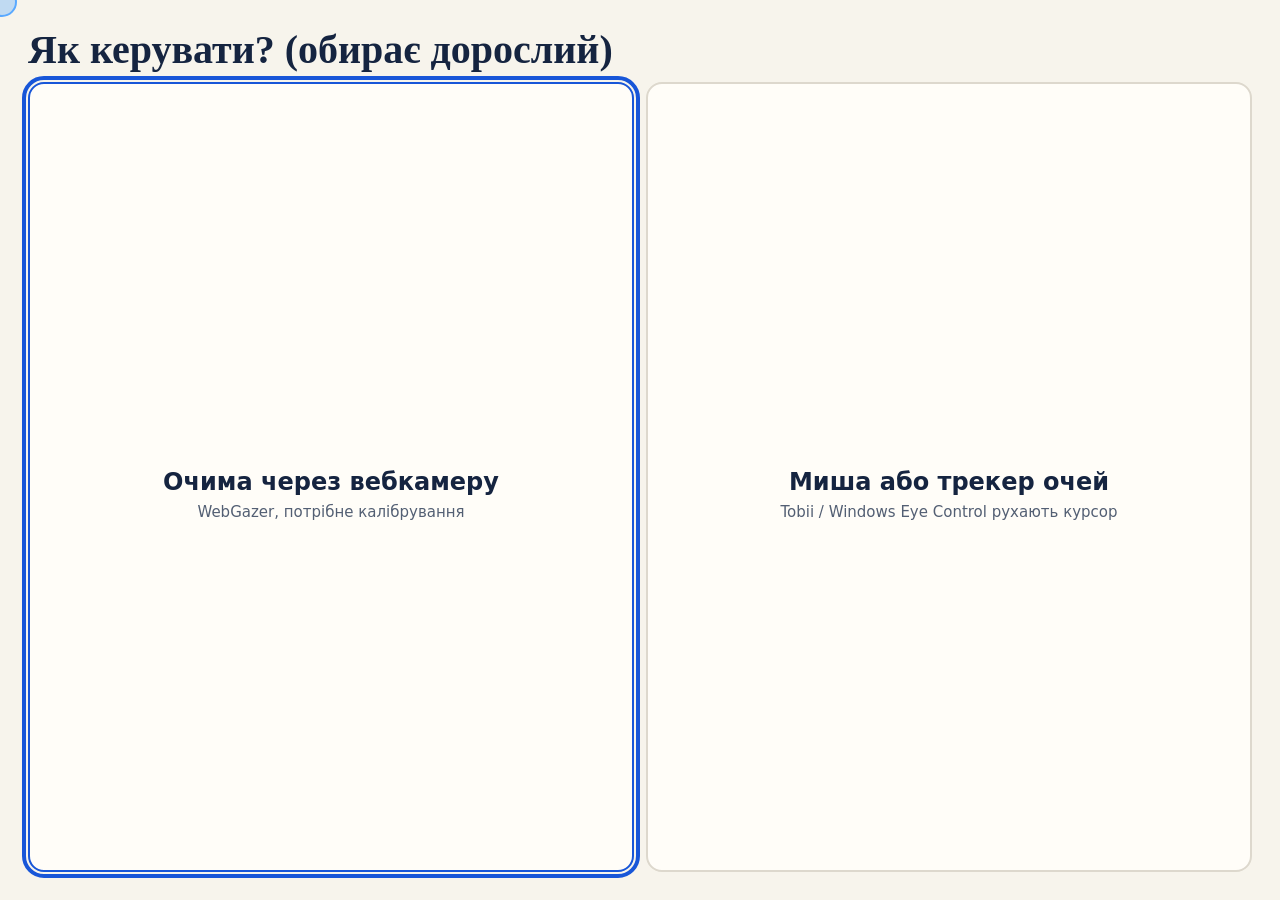
==== site/index.html @ 6e588a0b "Replace button emoji with icons and document roadmap" ====
﻿<!DOCTYPE html>
<html lang="uk">
<head>
<meta charset="UTF-8">
<meta name="viewport" content="width=device-width, initial-scale=1">
<title>UAIT Eye — керування комп’ютером очима</title>
<link rel="stylesheet" href="css/base.css">
<link rel="stylesheet" href="css/home.css">
<link rel="stylesheet" href="css/flowchart.css">
<link rel="stylesheet" href="css/modals.css">
<link rel="stylesheet" href="css/tetris.css">
<link rel="stylesheet" href="css/reader.css">
<link rel="stylesheet" href="css/browser.css">
<link rel="stylesheet" href="css/relax.css">
<script src="lib/webgazer.js"></script>
</head>
<body>
<header id="toolbar">
  <button class="tile tool home" id="btn-home" data-dwell><span class="tile-icon"><span class="ui-icon" aria-hidden="true" style="--icon:url(assets/icons/house.svg)"></span></span><span class="tile-label">Меню</span></button>
  <button class="tile tool pause" id="btn-pause" data-dwell data-dwell-always><span class="tile-icon"><span class="ui-icon" aria-hidden="true" style="--icon:url(assets/icons/eye.svg)"></span></span><span class="tile-label">Пауза</span></button>
  <button class="tile tool run" id="btn-run" data-dwell><span class="tile-icon"><span class="ui-icon" aria-hidden="true" style="--icon:url(assets/icons/play.svg)"></span></span><span class="tile-label">Запуск</span></button>
  <button class="tile tool" id="btn-step" data-dwell><span class="tile-icon"><span class="ui-icon" aria-hidden="true" style="--icon:url(assets/icons/footprints.svg)"></span></span><span class="tile-label">Крок</span></button>
  <button class="tile tool stop" id="btn-stop" data-dwell><span class="tile-icon"><span class="ui-icon" aria-hidden="true" style="--icon:url(assets/icons/square.svg)"></span></span><span class="tile-label">Стоп</span></button>
  <div class="spacer"><div id="cam-status">…</div></div>
  <button class="tile tool" id="btn-file" data-dwell><span class="tile-icon"><span class="ui-icon" aria-hidden="true" style="--icon:url(assets/icons/folder.svg)"></span></span><span class="tile-label">Файл</span></button>
  <button class="tile tool" id="btn-calib" data-dwell hidden><span class="tile-icon"><span class="ui-icon" aria-hidden="true" style="--icon:url(assets/icons/target.svg)"></span></span><span class="tile-label">Калібрувати</span></button>
  <button class="tile tool" id="btn-settings" data-dwell><span class="tile-icon"><span class="ui-icon" aria-hidden="true" style="--icon:url(assets/icons/settings.svg)"></span></span><span class="tile-label">Налаштування</span></button>
</header>

<main id="main">
  <section id="chart-panel">
    <div id="chart-wrap"><div id="chart"></div></div>
    <nav id="scroller">
      <button class="tile" id="scroll-up" data-dwell data-dwell-repeat>▲</button>
      <button class="tile" id="scroll-left" data-dwell data-dwell-repeat>◀</button>
      <button class="tile" id="scroll-right" data-dwell data-dwell-repeat>▶</button>
      <button class="tile" id="scroll-down" data-dwell data-dwell-repeat>▼</button>
    </nav>
  </section>
  <aside id="side">
    <h3>💬 Екран програми</h3>
    <div id="console-out"></div>
    <h3>📦 Змінні</h3>
    <div id="vars"></div>
  </aside>
</main>

<!-- Головне вікно: вибір підсистеми поглядом. Має стояти ПЕРЕД шарами Тетрісу й Книг,
     щоб відкрита підсистема була верхнім шаром для dwell. Логіка — js/portal/home.js -->
<section id="home-section" class="hidden" data-layer aria-labelledby="home-title">
  <svg class="home-symbols" xmlns="http://www.w3.org/2000/svg" aria-hidden="true"><defs>
    <symbol id="home-arrow" viewBox="0 0 24 24"><path d="M4 12h15m-6-6 6 6-6 6"/></symbol>
    <symbol id="home-flow" viewBox="0 0 100 100"><path d="M50 26v24M24 72V50h52v22" fill="none" stroke="currentColor" stroke-width="4"/><rect x="32" y="6" width="36" height="24" rx="5" fill="#1856d8"/><path d="m50 34 14 16-14 16-14-16z" fill="#efb21d"/><circle cx="24" cy="80" r="13" fill="#dedbd2"/><rect x="64" y="67" width="26" height="26" rx="5" fill="#1856d8"/></symbol>
    <symbol id="home-globe" viewBox="0 0 100 100"><circle cx="50" cy="50" r="36" fill="#1856d8"/><g fill="none" stroke="currentColor" stroke-width="3"><ellipse cx="50" cy="50" rx="17" ry="36"/><path d="M14 50h72M22 28h56M22 72h56"/></g><ellipse cx="50" cy="50" rx="48" ry="13" transform="rotate(-24 50 50)" fill="none" stroke="#efb21d" stroke-width="4"/></symbol>
    <symbol id="home-game" viewBox="0 0 64 48"><path d="M17 8h30c8 0 11 7 13 17l2 12c1 9-7 9-12 4l-8-7H22l-8 7C9 46 1 46 2 37l2-12C6 15 9 8 17 8z" fill="#1856d8"/><path d="M18 17v15m-7-8h14" stroke="#fffdf8" stroke-width="4" stroke-linecap="round"/><circle cx="43" cy="18" r="3" fill="#efb21d"/><circle cx="51" cy="26" r="3" fill="#efb21d"/></symbol>
    <symbol id="home-eye" viewBox="0 0 64 48"><path d="M3 27s11-16 29-16 29 16 29 16-11 16-29 16S3 27 3 27z" fill="none" stroke="currentColor" stroke-width="4"/><circle cx="32" cy="27" r="9" fill="#1856d8"/><path d="M32 1v5M12 4l4 5m36-5-4 5" stroke="#efb21d" stroke-width="4" stroke-linecap="round"/></symbol>
  </defs></svg>
  <div class="home-head">
    <div class="home-brand">UAIT <span>Eye</span><span class="home-brand-line" aria-hidden="true"></span></div>
    <div id="home-status" role="status">Оберіть спосіб керування</div>
  </div>
  <div class="home-intro"><h1 id="home-title">Продовжимо вчитись?</h1><p>Обери, що хочеш зробити зараз.</p></div>
  <div class="home-grid">
    <button class="tile home-tile books" data-dwell data-system="books">
      <svg class="home-book-art" viewBox="0 0 300 240" aria-hidden="true"><path d="M27 64c43-13 83-1 123 21 40-22 80-34 123-21v128c-43-13-83-1-123 21-40-22-80-34-123-21z" fill="#0d3686" transform="translate(0 10)"/><path d="M30 55c42-12 80 0 120 22v124c-40-22-78-34-120-22z" fill="#fffaf0" stroke="#ddd4bf" stroke-width="3"/><path d="M150 77c40-22 78-34 120-22v124c-42-12-80 0-120 22z" fill="#f2ead7" stroke="#ddd4bf" stroke-width="3"/><path d="M150 77v124" stroke="#c8bda2" stroke-width="4"/><g stroke="#d6cbb2" stroke-width="3" fill="none" stroke-linecap="round"><path d="M55 85c25 0 46 6 69 17m-69 8c25 0 46 6 69 17m-69 8c25 0 46 6 69 17m52-50c23-11 44-17 69-17m-69 42c23-11 44-17 69-17m-69 42c23-11 44-17 69-17"/></g><path d="M161 198v31l14-9 14 9v-44" fill="#efb21d"/><path d="M75 32 63 18m48 7-2-20m36 24 9-16" stroke="#efb21d" stroke-width="6" stroke-linecap="round"/></svg>
      <span class="home-tile-copy"><span class="tile-label">Книги</span><span class="tile-sub">Підручники й читання</span><span class="home-book-cta">Відкрити бібліотеку <svg aria-hidden="true"><use href="#home-arrow"/></svg></span></span>
    </button>
    <button class="tile home-tile flow" data-dwell data-system="flow"><svg class="home-section-art" aria-hidden="true"><use href="#home-flow"/></svg><span class="home-tile-copy"><span class="tile-label">Алгоритми</span><span class="tile-sub">Логіка та блок-схеми</span></span><svg class="home-arrow" aria-hidden="true"><use href="#home-arrow"/></svg></button>
    <button class="tile home-tile browser" data-dwell data-system="browser"><svg class="home-section-art" aria-hidden="true"><use href="#home-globe"/></svg><span class="home-tile-copy"><span class="tile-label">Інтернет</span><span class="tile-sub">Сайти й новини</span></span><svg class="home-arrow" aria-hidden="true"><use href="#home-arrow"/></svg></button>
  </div>
  <div class="home-breaks">
    <div class="home-break-copy"><h2>На перерву</h2><p>Трохи часу для себе.</p></div>
    <button class="tile home-tile tetris" data-dwell data-system="tetris"><svg class="home-section-art" aria-hidden="true"><use href="#home-game"/></svg><span class="tile-label">Тетріс</span><svg class="home-arrow" aria-hidden="true"><use href="#home-arrow"/></svg></button>
    <button class="tile home-tile trainer" data-dwell data-system="trainer"><svg class="home-section-art" aria-hidden="true"><use href="#home-eye"/></svg><span class="tile-label">Вправи для погляду</span><svg class="home-arrow" aria-hidden="true"><use href="#home-arrow"/></svg></button>
  </div>
  <div class="home-bar">
    <span class="home-footnote">Навчайся у своєму темпі.</span>
    <button class="tile" id="home-pause" data-dwell data-dwell-always><svg class="home-control-icon" viewBox="0 0 24 24" aria-hidden="true"><path d="M8 5v14M16 5v14"/></svg><span class="tile-label">Пауза</span></button>
    <button class="tile" id="home-settings" data-dwell><svg class="home-control-icon" viewBox="0 0 24 24" aria-hidden="true"><path d="M4 7h16M4 17h16"/><circle cx="9" cy="7" r="3"/><circle cx="15" cy="17" r="3"/></svg><span class="tile-label">Налаштування</span></button>
  </div>
</section>

<!-- Тетріс: відпочинок для очей. Повний екран, лише великі зони погляду. -->
<section id="tetris-section" class="hidden" data-layer>
  <button class="tile tz tz-left" id="tz-left" data-dwell data-dwell-repeat><span class="tile-icon"><span class="ui-icon" aria-hidden="true" style="--icon:url(assets/icons/chevron-left.svg)"></span></span></button>
  <div class="tz-center">
    <div class="tetris-info">
      <span>Рахунок <b id="tetris-score">0</b></span><span>Лінії <b id="tetris-lines">0</b></span><span>Рівень <b id="tetris-level">1</b></span>
      <canvas id="tetris-next-canvas" width="120" height="120"></canvas>
    </div>
    <button class="tz tz-rotate" id="tz-rotate" data-dwell title="Повернути"><canvas id="tetris-canvas" width="300" height="600"></canvas></button>
    <button class="tile tz tz-drop" id="tz-drop" data-dwell><span class="tile-icon"><span class="ui-icon" aria-hidden="true" style="--icon:url(assets/icons/arrow-down.svg)"></span></span><span class="tile-label">Впустити</span></button>
  </div>
  <div class="tz-right-col">
    <button class="tile tz tz-exit" id="btn-tetris-exit" data-dwell><span class="tile-icon"><span class="ui-icon" aria-hidden="true" style="--icon:url(assets/icons/log-out.svg)"></span></span><span class="tile-label">Вихід</span></button>
    <button class="tile tz tz-right" id="tz-right" data-dwell data-dwell-repeat><span class="tile-icon"><span class="ui-icon" aria-hidden="true" style="--icon:url(assets/icons/play.svg)"></span></span></button>
  </div>
  <div class="tetris-overlay hidden" id="tetris-overlay" data-layer>
    <div class="tetris-overlay-title">Гарна гра! 🙂</div>
    <div class="tetris-overlay-score">Рахунок: <span id="tetris-final-score">0</span></div>
    <div class="tetris-overlay-actions">
      <button class="tile" id="btn-tetris-restart" data-dwell><span class="tile-icon"><span class="ui-icon" aria-hidden="true" style="--icon:url(assets/icons/refresh-cw.svg)"></span></span><span class="tile-label">Знову</span></button>
      <button class="tile" id="btn-tetris-overlay-exit" data-dwell><span class="tile-icon"><span class="ui-icon" aria-hidden="true" style="--icon:url(assets/icons/log-out.svg)"></span></span><span class="tile-label">Вихід</span></button>
    </div>
  </div>
</section>

<!-- Читанка PDF: повноекранний шар. Логіка — js/reader/reader.js -->
<section id="reader-section" class="hidden" data-layer>
  <div class="rd-top"><span id="rd-title">Книги</span><span id="rd-page"></span></div>
  <div class="rd-main">
    <div id="reader-view"><div id="reader-pages"></div></div>
    <div class="rd-hint" id="rd-hint-top"></div><div class="rd-hint" id="rd-hint-bottom"></div>
    <div class="rd-hint" id="rd-hint-left"></div><div class="rd-hint" id="rd-hint-right"></div>
  </div>
  <nav class="rd-bar">
    <button class="tile" id="rd-exit" data-dwell><span class="tile-icon"><span class="ui-icon" aria-hidden="true" style="--icon:url(assets/icons/arrow-left.svg)"></span></span><span class="tile-label">Вихід</span></button>
    <button class="tile" id="rd-library" data-dwell><span class="tile-icon"><span class="ui-icon" aria-hidden="true" style="--icon:url(assets/icons/library.svg)"></span></span><span class="tile-label">Книги</span></button>
    <button class="tile" id="rd-zoom-out" data-dwell><span class="tile-icon"><span class="ui-icon" aria-hidden="true" style="--icon:url(assets/icons/zoom-out.svg)"></span></span><span class="tile-label">Менше</span></button>
    <button class="tile" id="rd-fit" data-dwell><span class="tile-icon"><span class="ui-icon" aria-hidden="true" style="--icon:url(assets/icons/move-horizontal.svg)"></span></span><span class="tile-label">По ширині</span></button>
    <button class="tile" id="rd-zoom-in" data-dwell><span class="tile-icon"><span class="ui-icon" aria-hidden="true" style="--icon:url(assets/icons/zoom-in.svg)"></span></span><span class="tile-label">Більше</span></button>
    <button class="tile" id="rd-prev" data-dwell><span class="tile-icon"><span class="ui-icon" aria-hidden="true" style="--icon:url(assets/icons/chevrons-up.svg)"></span></span><span class="tile-label">Назад</span></button>
    <button class="tile" id="rd-next" data-dwell><span class="tile-icon"><span class="ui-icon" aria-hidden="true" style="--icon:url(assets/icons/chevrons-down.svg)"></span></span><span class="tile-label">Далі</span></button>
    <button class="tile" id="rd-auto" data-dwell><span class="tile-icon"><span class="ui-icon" aria-hidden="true" style="--icon:url(assets/icons/eye.svg)"></span></span><span class="tile-label">Прокрутка</span></button>
    <button class="tile rd-more" id="rd-more" data-dwell><span class="tile-icon"><span class="ui-icon" aria-hidden="true" style="--icon:url(assets/icons/ellipsis.svg)"></span></span><span class="tile-label">Ще</span></button>
    <button class="tile" id="rd-pause" data-dwell data-dwell-always><span class="tile-icon"><span class="ui-icon" aria-hidden="true" style="--icon:url(assets/icons/pause.svg)"></span></span><span class="tile-label">Пауза</span></button>
  </nav>
</section>

<!-- Браузер: спрощені сторінки дозволених сайтів. Логіка — js/browser/browser.js, сервер — browser.php -->
<section id="browser-section" class="hidden" data-layer>
  <div class="br-top"><span id="br-title">Браузер</span><span id="br-host"></span></div>
  <div class="br-main">
    <div id="br-view"></div>
    <div class="rd-hint br-hint-top" id="br-hint-top"></div><div class="rd-hint br-hint-bottom" id="br-hint-bottom"></div>
  </div>
  <nav class="br-bar">
    <button class="tile" id="br-exit" data-dwell><span class="tile-icon"><span class="ui-icon" aria-hidden="true" style="--icon:url(assets/icons/house.svg)"></span></span><span class="tile-label">Меню</span></button>
    <button class="tile" id="br-back" data-dwell><span class="tile-icon"><span class="ui-icon" aria-hidden="true" style="--icon:url(assets/icons/chevron-left.svg)"></span></span><span class="tile-label">Назад</span></button>
    <button class="tile" id="br-sites" data-dwell><span class="tile-icon"><span class="ui-icon" aria-hidden="true" style="--icon:url(assets/icons/bookmark.svg)"></span></span><span class="tile-label">Сайти</span></button>
    <button class="tile br-links" id="br-links" data-dwell><span class="tile-icon"><span class="ui-icon" aria-hidden="true" style="--icon:url(assets/icons/link.svg)"></span></span><span class="tile-label">Посилання</span></button>
    <button class="tile" id="br-up" data-dwell><span class="tile-icon"><span class="ui-icon" aria-hidden="true" style="--icon:url(assets/icons/chevrons-up.svg)"></span></span><span class="tile-label">Вище</span></button>
    <button class="tile" id="br-down" data-dwell><span class="tile-icon"><span class="ui-icon" aria-hidden="true" style="--icon:url(assets/icons/chevrons-down.svg)"></span></span><span class="tile-label">Нижче</span></button>
    <button class="tile" id="br-font" data-dwell><span class="tile-icon"><span class="ui-icon" aria-hidden="true" style="--icon:url(assets/icons/case-sensitive.svg)"></span></span><span class="tile-label">Шрифт</span></button>
    <button class="tile" id="br-pause" data-dwell data-dwell-always><span class="tile-icon"><span class="ui-icon" aria-hidden="true" style="--icon:url(assets/icons/pause.svg)"></span></span><span class="tile-label">Пауза</span></button>
  </nav>
</section>

<!-- Тренажер розслаблення очей: керована рутина вправ гігієни зору. Логіка — js/relax/relax.js -->
<section id="relax-section" class="hidden" data-layer>
  <div class="relax-top">
    <span id="relax-title">Розслаблення очей</span>
    <span id="relax-progress"></span>
  </div>
  <div class="relax-stage" id="relax-stage">
    <div id="relax-dot"></div>
    <div class="relax-timer-wrap"><div id="relax-ring"><span id="relax-timer">0</span></div></div>
  </div>
  <div id="relax-hint"></div>
  <div class="relax-note">Роби вправи у зручному для тебе темпі. Під час вправ із заплющуванням керування поглядом тимчасово вимкнено, щоб кліпання не натискало кнопки.</div>
  <nav class="relax-bar">
    <button class="tile" id="btn-relax-exit" data-dwell><span class="tile-icon"><span class="ui-icon" aria-hidden="true" style="--icon:url(assets/icons/log-out.svg)"></span></span><span class="tile-label">Вихід</span></button>
    <button class="tile" id="relax-prev" data-dwell><span class="tile-icon"><span class="ui-icon" aria-hidden="true" style="--icon:url(assets/icons/skip-back.svg)"></span></span><span class="tile-label">Назад</span></button>
    <button class="tile" id="relax-pause" data-dwell data-dwell-always><span class="tile-icon"><span class="ui-icon" aria-hidden="true" style="--icon:url(assets/icons/pause.svg)"></span></span><span class="tile-label">Пауза</span></button>
    <button class="tile" id="relax-next" data-dwell><span class="tile-icon"><span class="ui-icon" aria-hidden="true" style="--icon:url(assets/icons/skip-forward.svg)"></span></span><span class="tile-label">Далі</span></button>
  </nav>
</section>

<div id="modal-layer"></div>
<div id="gaze-dot"><div class="ring"></div></div>
<div id="toast" hidden></div>

<script>
  if (location.protocol === 'file:') {
    document.body.innerHTML = '<div class="file-warning"><h1>Відкрийте через ЗАПУСК.bat</h1><p>Браузер не дозволяє камеру та модулі для файлів, відкритих подвійним кліком.</p></div>';
  }
</script>
<script type="module" src="js/main.js"></script>
</body>
</html>
---- site/css/base.css ----
/* Токени, каркас, тулбар, панелі, dwell-зворотний зв'язок. Високий контраст, великі цілі. */
:root {
  --bg: #10131a; --panel: #181c25; --panel-2: #222836; --border: #343c4f;
  --text: #f1f3f8; --dim: #a3acbf; --accent: #5aa9ff; --ok: #4cd08a; --bad: #ff6b6b; --warn: #ffc257;
  --c-output: #b98cff; --c-input: #ff9f5a; --c-assign: #5aa9ff; --c-if: #ffc257; --c-while: #4cd08a; --c-for: #3fd0d0;
  --radius: 16px; --gap: 12px;
}
* { box-sizing: border-box; }
html, body { margin: 0; height: 100%; background: var(--bg); color: var(--text);
  font: 20px/1.3 'Segoe UI', system-ui, sans-serif; overflow: hidden; user-select: none; }
body { display: flex; flex-direction: column; }
[hidden] { display: none !important; }

/* ---- плитка (усі кнопки) ---- */
.tile { position: relative; overflow: hidden; display: flex; flex-direction: column; align-items: center; justify-content: center;
  gap: 4px; min-height: 96px; min-width: 110px; padding: 10px; border-radius: var(--radius);
  background: var(--panel-2); color: var(--text); border: 3px solid var(--border);
  font: inherit; font-size: 24px; font-weight: 600; cursor: pointer; }
.tile-icon { font-size: 30px; line-height: 1; }
.ui-icon { display: inline-block; width: 1em; height: 1em; vertical-align: middle; background: currentColor;
  -webkit-mask: var(--icon) center / contain no-repeat; mask: var(--icon) center / contain no-repeat; }
.tile:focus-visible { outline: 4px solid var(--accent); outline-offset: 2px; }
.tile-sub { font-size: 15px; font-weight: 400; color: var(--dim); }
.tile.ok { border-color: var(--ok); }
.tile.cancel { border-color: #555; color: var(--dim); }
.tile.danger { border-color: var(--bad); }
.tile.active { border-color: var(--accent); background: #1d3350; }

/* dwell: смужка прогресу знизу + підсвічування */
[data-dwell] { position: relative; }
[data-dwell]::after { content: ''; position: absolute; left: 0; bottom: 0; height: 8px; pointer-events: none;
  width: calc(var(--dwell, 0) * 100%); background: var(--ok); }
.dwell-focus { outline: 4px solid var(--accent); outline-offset: 2px; }
.dwell-fired { animation: fired .3s; }
@keyframes fired { from { background: var(--ok); } }
body.paused [data-dwell]:not([data-dwell-always]) { opacity: .35; }
body.paused #btn-pause { border-color: var(--warn); background: #4a3a14; }

#gaze-dot { position: fixed; left: 0; top: 0; width: 0; height: 0; pointer-events: none; z-index: 10001; }
#gaze-dot::before { content: ''; position: absolute; width: 26px; height: 26px; left: -13px; top: -13px; border-radius: 50%;
  background: rgba(90,169,255,.35); border: 2px solid var(--accent); }
#gaze-dot .ring { position: absolute; width: 56px; height: 56px; left: -28px; top: -28px; border-radius: 50%;
  background: conic-gradient(var(--ok) calc(var(--p, 0) * 360deg), transparent 0);
  -webkit-mask: radial-gradient(circle, transparent 20px, #000 21px); mask: radial-gradient(circle, transparent 20px, #000 21px); }

/* ---- тулбар ---- */
#toolbar { display: flex; gap: var(--gap); padding: var(--gap); background: var(--panel); border-bottom: 2px solid var(--border); flex-shrink: 0; }
#toolbar .tool { min-width: 140px; }
#toolbar .run { border-color: var(--ok); }
#toolbar .stop { border-color: var(--bad); }
body:not(.running) #btn-stop { opacity: .45; }
.spacer { flex: 1; display: flex; align-items: center; justify-content: center; text-align: center; }
#cam-status { font-size: 16px; color: var(--dim); max-width: 420px; }
#cam-status.ok { color: var(--ok); }
#cam-status.error { color: var(--bad); font-weight: 600; }

/* ---- основна частина ---- */
#main { flex: 1; display: flex; min-height: 0; }
#chart-panel { flex: 1; display: flex; min-width: 0; }
#chart-wrap { flex: 1; overflow: auto; padding: 24px 24px 200px;
  background: radial-gradient(circle at 1px 1px, #262c3a 1px, transparent 0) 0 0/28px 28px; }
#chart-wrap::-webkit-scrollbar { width: 14px; height: 14px; }
#chart-wrap::-webkit-scrollbar-thumb { background: var(--border); border-radius: 7px; }
#scroller { display: grid; grid-template-rows: 1fr auto auto 1fr; gap: var(--gap); padding: var(--gap); width: 130px; background: var(--panel); }
#scroller .tile { font-size: 34px; min-width: 0; }

#side { width: 380px; display: flex; flex-direction: column; padding: var(--gap); background: var(--panel); border-left: 2px solid var(--border); gap: 8px; }
#side h3 { margin: 4px 0; font-size: 18px; color: var(--dim); }
#console-out { flex: 2; overflow-y: auto; background: #0a0c10; border-radius: 12px; padding: 12px; font: 24px/1.35 Consolas, monospace; }
#console-out .line.sys { color: var(--dim); font-size: 17px; }
#console-out .line.error { color: var(--bad); font-size: 19px; }
#console-out .line.input { color: var(--c-input); }
#vars { flex: 1; overflow-y: auto; }
.var-row { display: flex; justify-content: space-between; padding: 8px 12px; margin-bottom: 6px; border-radius: 10px; background: var(--panel-2); font-size: 22px; }
.var-row span { font-family: Consolas, monospace; color: var(--ok); }
.muted { color: var(--dim); }

#toast { position: fixed; top: 130px; left: 50%; transform: translateX(-50%); z-index: 10002; max-width: 80vw;
  background: var(--panel-2); border: 2px solid var(--accent); border-radius: 12px; padding: 14px 24px; font-size: 22px; }

/* відео WebGazer: маленьке в кутку; при калібруванні — по центру */
#webgazerVideoContainer { position: fixed !important; left: auto !important; top: auto !important; right: 150px !important; bottom: 12px !important;
  transform: scale(.5); transform-origin: bottom right; z-index: 900 !important; border-radius: 12px; overflow: hidden; opacity: .85; }
body.calibrating #webgazerVideoContainer { right: 50% !important; bottom: 50% !important; transform: translate(50%, 50%) scale(1.3); z-index: 10005 !important; opacity: 1; }

.file-warning { margin: auto; text-align: center; padding: 40px; }
---- site/css/home.css ----
/* Home styles stay local so the shared gaze controls and other screens keep their contrast. */
#home-section {
  --home-paper: #f7f4ec; --home-ink: #152440; --home-muted: #535f73;
  --home-blue: #1856d8; --home-gold: #efb21d;
  position: fixed; inset: 0; z-index: 3000; display: flex; flex-direction: column;
  gap: clamp(12px, 2vh, 22px); padding: clamp(18px, 3vh, 32px) clamp(20px, 4vw, 64px);
  background: var(--home-paper); color: var(--home-ink); overflow: auto;
}
.home-symbols { position: absolute; width: 0; height: 0; overflow: hidden; }
.home-head { display: flex; align-items: center; justify-content: space-between; gap: 24px; }
.home-brand { position: relative; font-size: 25px; font-weight: 800; letter-spacing: -.04em; padding-bottom: 6px; }
.home-brand span:not(.home-brand-line) { font-family: Georgia, serif; font-size: 34px; }
.home-brand-line { position: absolute; bottom: 0; right: 0; width: 52px; height: 5px; border-radius: 50%; background: var(--home-gold); transform: rotate(-5deg); }
#home-status { max-width: 65%; color: var(--home-muted); font-size: 16px; text-align: right; overflow-wrap: anywhere; }
#home-status.ok { color: #216347; }
#home-status.error { color: #a42727; }
.home-intro h1 { margin: 0 0 6px; font: 700 clamp(34px, 4.5vw, 66px)/1.08 Georgia, 'Times New Roman', serif; letter-spacing: -.025em; }
.home-intro p { margin: 0; color: var(--home-muted); font-size: clamp(17px, 1.6vw, 23px); }
.home-grid { flex: 1; min-height: 240px; display: grid; grid-template-columns: 1.2fr 1fr; grid-template-rows: 1fr 1fr; gap: clamp(14px, 1.7vw, 24px); }
#home-section .tile { color: var(--home-ink); border: 2px solid #e8e3d9; background: #fffdf8; border-radius: 22px; min-width: 0; transition: border-color .15s, background-color .15s; }
#home-section .tile:hover { border-color: var(--home-blue); }
#home-section .tile:focus-visible { outline: 4px solid var(--home-blue); outline-offset: 4px; }
#home-section .tile.dwell-focus { outline-color: var(--home-blue); }
#home-section [data-dwell]::after { background: var(--home-blue); height: 9px; }
#home-section .books::after, #home-section #home-settings::after { background: var(--home-gold); }
#home-section .tile-label { font-size: clamp(25px, 2.5vw, 38px); font-weight: 700; line-height: 1.12; }
#home-section .tile-sub { color: var(--home-muted); font-size: clamp(15px, 1.35vw, 20px); line-height: 1.4; margin-top: 9px; }
.home-tile-copy { display: flex; flex-direction: column; min-width: 0; }
#home-section .home-tile { flex-direction: row; justify-content: flex-start; text-align: left; padding: clamp(16px, 2vw, 30px); gap: clamp(14px, 2vw, 30px); }
#home-section .books { grid-row: 1 / 3; background: var(--home-blue); color: white; border-color: var(--home-blue); padding: 26px; }
#home-section .books:hover { background: #1049bf; }
#home-section .books:before { content: ''; position: absolute; inset: 7px; border: 1px solid #ffffff70; border-radius: 15px; pointer-events: none; }
#home-section .books .tile-label { font: 700 clamp(38px, 4vw, 60px)/1.05 Georgia, serif; }
#home-section .books .tile-sub { color: #fff; }
.home-book-art { width: 45%; max-width: 310px; flex-shrink: 0; }
.home-book-cta { display: inline-flex; align-items: center; align-self: flex-start; gap: 14px; margin-top: 24px; max-width: 100%; padding: 15px 18px; border-radius: 40px; background: var(--home-paper); color: var(--home-ink); font-size: clamp(16px, 1.3vw, 20px); font-weight: 700; }
.home-book-cta svg { width: 23px; height: 23px; fill: none; stroke: currentColor; stroke-width: 2; flex-shrink: 0; }
.home-section-art { width: clamp(52px, 7.2vw, 108px); height: clamp(52px, 7.2vw, 108px); flex-shrink: 0; }
.home-arrow { margin-left: auto; flex-shrink: 0; width: 44px; height: 44px; border-radius: 50%; padding: 11px; background: #efede6; fill: none; stroke: currentColor; stroke-width: 2; }
.home-breaks { display: grid; grid-template-columns: 1.2fr .6fr .9fr; gap: clamp(14px, 1.7vw, 24px); border-top: 1px solid #dcd8ce; padding-top: clamp(12px, 2vh, 22px); align-items: stretch; }
.home-break-copy { align-self: center; }
.home-break-copy h2 { margin: 0 0 4px; font: 700 clamp(26px, 2.5vw, 38px)/1.1 Georgia, serif; }
.home-break-copy p { color: var(--home-muted); font-size: 17px; margin: 0; }
#home-section .home-breaks .tile { min-height: 100px; padding: 16px; gap: 14px; }
#home-section .home-breaks .tile-label { font-size: clamp(20px, 1.6vw, 26px); }
.home-breaks .home-section-art { width: 55px; height: 48px; }
.home-bar { display: flex; justify-content: flex-end; gap: 22px; flex-shrink: 0; align-items: center; }
.home-footnote { margin-right: auto; color: var(--home-muted); font-size: 15px; }
#home-section .home-bar .tile { flex-direction: row; gap: 14px; min-height: 80px; min-width: 210px; padding: 16px 24px; }
#home-section .home-bar .tile-label { font-size: 22px; }
.home-control-icon { width: 26px; height: 26px; fill: var(--home-paper); stroke: currentColor; stroke-width: 2; flex-shrink: 0; }
#home-section #home-settings { background: var(--home-ink); color: white; border-color: var(--home-ink); }
#home-section #home-pause.active { background: #ffedb2; border-color: #9b6a00; }
#btn-home { border-color: var(--accent); }
@media (max-width: 1000px) {
  #home-section .home-tile { gap: 14px; padding: 18px; }
  .home-arrow { width: 36px; height: 36px; padding: 8px; }
  .home-book-cta { padding: 12px 14px; }
  .home-breaks { grid-template-columns: .8fr 1fr 1.3fr; }
  .home-breaks .home-section-art { width: 40px; height: 40px; }
  .home-footnote { display: none; }
}
@media (max-width: 700px) {
  #home-section { gap: 14px; padding: 18px; }
  .home-brand { font-size: 19px; }
  .home-brand span:not(.home-brand-line) { font-size: 26px; }
  #home-status { font-size: 13px; }
  .home-intro h1 { font-size: clamp(30px, 7vw, 44px); }
  .home-grid { flex: 1; grid-template-columns: 1fr 1fr; grid-template-rows: 1.25fr 1fr; min-height: 285px; gap: 14px; }
  #home-section .books { grid-row: auto; grid-column: 1 / 3; }
  .home-book-art { width: 34%; max-height: 155px; }
  .home-book-cta { margin-top: 14px; font-size: 15px; }
  #home-section .flow, #home-section .browser { flex-direction: column; align-items: flex-start; gap: 9px; }
  .home-section-art { width: 45px; height: 45px; }
  #home-section .flow .home-arrow, #home-section .browser .home-arrow { display: none; }
  #home-section .tile-label { font-size: clamp(22px, 5vw, 30px); }
  #home-section .tile-sub { margin-top: 4px; font-size: 14px; }
  .home-breaks { grid-template-columns: 1fr 1fr; gap: 12px; padding-top: 12px; }
  .home-break-copy { grid-column: 1 / 3; }
  .home-break-copy h2 { font-size: 24px; }
  .home-break-copy p { display: none; }
  #home-section .home-breaks .tile { min-height: 78px; padding: 12px; gap: 10px; }
  #home-section .home-breaks .tile-label { font-size: 18px; }
  .home-breaks .home-arrow { display: none; }
  .home-breaks .home-section-art { width: 34px; height: 34px; }
  .home-bar { gap: 14px; }
  #home-section .home-bar .tile { flex: 1; min-width: 0; min-height: 72px; gap: 8px; padding: 12px; }
  #home-section .home-bar .tile-label { font-size: 17px; }
  #home-section .home-bar .home-control-icon { display: none; }
}
@media (max-height: 740px) and (min-width: 701px) {
  #home-section { gap: 12px; padding-top: 16px; padding-bottom: 16px; }
  .home-intro h1 { font-size: 40px; }
  .home-intro p { font-size: 18px; }
  .home-grid { min-height: 190px; }
  .home-section-art { height: 65px; width: 65px; }
  .home-book-art { max-height: 185px; }
  #home-section .home-breaks .tile { min-height: 78px; }
  #home-section .home-bar .tile { min-height: 66px; }
}
@media (prefers-reduced-motion: reduce) {
  #home-section .tile { transition: none; }
  #home-section .dwell-fired { animation: none; }
}

/* Keep every gaze target on screen on compact phones and short landscape displays. */
@media (max-width: 700px) and (max-height: 740px) {
  #home-section { padding: 12px; gap: 10px; }
  .home-intro h1 { font-size: 30px; }
  .home-intro p { display: none; }
  .home-grid { min-height: 210px; grid-template-rows: 1.15fr 1fr; }
  .home-book-art { max-height: 110px; }
  .home-book-cta { display: none; }
  #home-section .home-tile { padding: 12px; }
  #home-section .flow, #home-section .browser { padding: 10px 12px; gap: 0; }
  #home-section .flow .home-section-art, #home-section .browser .home-section-art { display: none; }
  #home-section .flow .tile-sub, #home-section .browser .tile-sub { line-height: 1.25; }
  #home-section .home-breaks .tile { min-height: 68px; }
  #home-section .home-bar .tile { min-height: 64px; }
}
@media (min-width: 701px) and (max-height: 560px) {
  #home-section { padding: 12px 24px; gap: 8px; }
  .home-brand { font-size: 18px; }
  .home-brand span:not(.home-brand-line) { font-size: 25px; }
  .home-intro h1 { font-size: 30px; }
  .home-intro p, .home-book-cta, #home-section .tile-sub { display: none; }
  .home-grid { min-height: 110px; }
  .home-book-art { max-height: 110px; }
  #home-section .books .tile-label { font-size: 38px; }
  #home-section .home-tile { padding: 12px; gap: 12px; }
  .home-section-art { width: 36px; height: 36px; }
  #home-section .tile-label { font-size: 24px; }
  #home-section .home-breaks .tile { min-height: 58px; padding: 10px; }
  .home-break-copy h2 { font-size: 26px; }
  .home-break-copy p { display: none; }
  .home-breaks { padding-top: 8px; }
  #home-section .home-bar .tile { min-height: 54px; padding: 10px 20px; }
}
---- site/css/flowchart.css ----
/* Фігури блок-схеми. Вертикальна лінія йде через .fc-seq, блоки мають непрозорий фон. */
#chart { display: inline-block; min-width: 100%; }
.fc-main { margin: 0 auto; }
.fc-seq { position: relative; display: flex; flex-direction: column; align-items: center; min-width: 260px; }
.fc-seq::before { content: ''; position: absolute; top: 0; bottom: 0; left: 50%; width: 4px; margin-left: -2px; background: #56607a; }
.fc-seq > * { position: relative; z-index: 1; }

.fc-terminal { padding: 16px 40px; border-radius: 999px; background: #1e2a22; border: 3px solid var(--ok); font-weight: 700; font-size: 22px; }
.fc-terminal.end { border-color: var(--bad); background: #2a1e20; }

/* слот вставки */
.fc-slot { width: 120px; height: 64px; display: flex; align-items: center; justify-content: center; cursor: pointer; border-radius: 18px; }
.fc-slot span { width: 48px; height: 48px; border-radius: 50%; background: var(--bg); border: 3px dashed #6c7896;
  display: flex; align-items: center; justify-content: center; font-size: 30px; color: var(--dim); }
.fc-slot.dwell-focus span, .fc-slot:hover span { border-style: solid; border-color: var(--ok); color: var(--ok); }
body.running .fc-slot { visibility: hidden; }

/* блок */
.fc-block { min-width: 240px; max-width: 520px; min-height: 90px; padding: 12px 28px; display: flex; flex-direction: column;
  align-items: center; justify-content: center; text-align: center; cursor: pointer; border-radius: 14px;
  background: #1b2130; border: 4px solid var(--c); --c: var(--accent); }
.fc-kind { font-size: 16px; color: var(--c); font-weight: 600; }
.fc-text { font: 600 26px/1.25 Consolas, 'Segoe UI', monospace; word-break: break-word; }
.kind-output { --c: var(--c-output); border-radius: 4px 40px 4px 40px; }
.kind-input { --c: var(--c-input); border-radius: 40px 4px 40px 4px; }
.kind-assign { --c: var(--c-assign); }
.kind-if { --c: var(--c-if); border-radius: 50px; border-style: double; border-width: 8px; }
.kind-while { --c: var(--c-while); border-radius: 50px 12px; }
.kind-for { --c: var(--c-for); border-radius: 50px 12px; }
.fc-block.active { box-shadow: 0 0 0 6px var(--ok), 0 0 30px var(--ok); }
.fc-block.error { box-shadow: 0 0 0 6px var(--bad), 0 0 30px var(--bad); }

/* розгалуження */
.fc-if { display: flex; flex-direction: column; align-items: center; }
.fc-branches { display: flex; gap: 24px; align-items: stretch; padding-top: 18px; position: relative; background: var(--bg); }
.fc-branches::before { content: ''; position: absolute; top: 0; left: 25%; right: 25%; height: 4px; background: #56607a; }
.fc-branch { display: flex; flex-direction: column; align-items: center; padding: 8px; border-radius: 16px; border: 2px dashed #3a4256; }
.fc-branch .fc-seq { flex: 1; }
.fc-branch.yes { border-color: rgba(76,208,138,.5); }
.fc-branch.no { border-color: rgba(255,107,107,.5); }
.fc-label { font-size: 18px; font-weight: 700; padding: 2px 12px; border-radius: 8px; background: var(--panel-2); }
.fc-branch.yes .fc-label { color: var(--ok); }
.fc-branch.no .fc-label { color: var(--bad); }
.fc-merge { width: 20px; height: 20px; border-radius: 50%; background: #56607a; margin-top: 8px; }

/* цикли */
/* Тіло циклу — на тій самій осі, що й блок; зліва — дужка повернення від кінця тіла до блоку. */
.fc-loop { position: relative; display: flex; flex-direction: column; align-items: center; padding: 0 56px; }
.fc-loop > .fc-block { position: relative; z-index: 2; }
/* верхнє плече доходить до осі (ховається під блоком), нижнє — з'єднується з віссю після тіла */
.fc-loop::after { content: ''; position: absolute; left: 10px; right: 50%; top: 45px; bottom: 16px; z-index: 1;
  border: 4px solid var(--c-while); border-right: none; border-radius: 22px 0 0 22px; pointer-events: none; }
.fc-loop:has(> .kind-for)::after { border-color: var(--c-for); }
.fc-loop-body { align-self: stretch; display: flex; justify-content: center; }
.fc-label.back { position: absolute; left: 0; bottom: 0; color: var(--c-while); font-size: 16px; }

/* Algorithm workspace uses its own palette so other screens retain their controls. */
#toolbar {
  display: grid; grid-template-columns: repeat(5, minmax(0, 1fr)) minmax(100px, 1fr) repeat(3, minmax(0, 1fr));
  gap: 10px; padding: 12px 16px; background: #f7f4ec; border-bottom: 1px solid #d7dbe1;
}
#toolbar .tool {
  min-width: 0; min-height: 76px; padding: 8px; border: 2px solid #cbd3de;
  border-radius: 14px; background: #fffdf8; color: #152440;
}
#toolbar .tool .tile-icon { font-size: 24px; }
#toolbar .tool .tile-label { font-size: clamp(15px, 1.25vw, 19px); line-height: 1.15; overflow-wrap: anywhere; }
#toolbar .home, #toolbar .pause { background: #152440; border-color: #152440; color: #fff; }
#toolbar .run { background: #176d43; border-color: #176d43; color: #fff; }
#toolbar .run.active { background: #0d5130; border-color: #0d5130; }
#toolbar .stop { color: #8a2431; border-color: #9c3440; }
#toolbar .spacer { min-width: 0; }
#cam-status, #cam-status.ok { color: #314f45; font-size: 15px; overflow-wrap: anywhere; }
#cam-status.error { color: #a12635; }
#toolbar .tool.dwell-focus, #toolbar .tool:focus-visible,
#main .tile.dwell-focus, #main .tile:focus-visible, #main .fc-slot.dwell-focus, #main .fc-block.dwell-focus {
  outline: 4px solid #1856d8; outline-offset: 2px;
}
#toolbar [data-dwell]::after, #main [data-dwell]::after { background: #1856d8; }
#toolbar .home::after, #toolbar .pause::after, #toolbar .run::after { background: #ffca42; }
body.paused #toolbar #btn-pause { color: #152440; background: #ffe3a0; border-color: #9d6900; }

#main {
  --flow-ink: #152440; --flow-paper: #f7f4ec; --flow-line: #95a3b8;
  --c-output: #663498; --c-input: #9b4b1d; --c-assign: #1b52a6;
  --c-if: #855800; --c-while: #176d43; --c-for: #087477;
  min-height: 0; color: var(--flow-ink); background: var(--flow-paper);
}
#chart-panel { min-width: 0; min-height: 0; }
#chart-wrap {
  min-width: 0; background: radial-gradient(circle at 1px 1px, #dce2e8 1px, transparent 0) 0 0 / 28px 28px, #fffdf8;
  padding: 24px 24px 180px; scrollbar-color: #758ba7 #e3e8ed;
}
#chart-wrap::-webkit-scrollbar-thumb { background: #758ba7; }
#main .fc-seq::before, #main .fc-branches::before, #main .fc-merge { background: var(--flow-line); }
#main .fc-terminal { background: #d5efdf; color: #123a26; border-color: #176d43; }
#main .fc-terminal.end { background: #f6e5e5; color: #67232b; border-color: #a12f3e; }
#main .fc-slot span { background: #fffdf8; color: #2a507b; border-color: #637b99; }
#main .fc-slot.dwell-focus span, #main .fc-slot:hover span { color: #184db0; border-color: #184db0; }
#main .fc-block { background: #edf4fb; color: var(--flow-ink); }
#main .kind-output { background: #eee6f7; }
#main .kind-input { background: #fbeddf; }
#main .kind-if { background: #fff0c7; }
#main .kind-while, #main .kind-for { background: #e2f3e9; }
#main .fc-block.active { box-shadow: 0 0 0 5px #176d43; }
#main .fc-block.error { box-shadow: 0 0 0 5px #a12f3e; }
#main .fc-branches { background: #fffdf8; }
#main .fc-branch { border-color: #a1acb9; }
#main .fc-branch.yes { border-color: #438568; }
#main .fc-branch.no { border-color: #b06268; }
#main .fc-label { background: #edf1f5; }
#main .fc-branch.yes .fc-label { color: #176d43; }
#main .fc-branch.no .fc-label { color: #932c38; }
#main .fc-label.back { color: #176d43; }

#scroller { width: 110px; padding: 10px; background: #edf1f4; }
#scroller .tile { min-width: 0; min-height: 64px; border: 2px solid #c4d2df; background: #fffdf8; color: #152440; }
#side { width: min(31%, 380px); min-width: 220px; padding: 12px; background: #f7f4ec; border-left: 1px solid #d7dbe1; }
#side h3 { color: #152440; font: 700 20px/1.2 Georgia, serif; }
#console-out { min-height: 0; background: #152440; color: #fff; }
#console-out .line.sys { color: #d8e2f0; }
#console-out .line.error { color: #ffb8b8; }
#console-out .line.input { color: #ffe09c; }
#vars { min-height: 0; }
#vars .muted { color: #56647a; }
#vars .var-row { background: #e6edf4; color: #152440; }
#vars .var-row span { color: #176d43; }

@media (max-width: 1000px) {
  #toolbar { grid-template-columns: repeat(4, minmax(0, 1fr)); }
  #toolbar .tool { min-height: 64px; }
  #side { width: 30%; min-width: 190px; }
  #scroller { width: 86px; }
}
@media (max-width: 700px) {
  #toolbar { gap: 6px; padding: 8px; }
  #toolbar .tool { min-height: 60px; }
  #toolbar .tool .tile-icon { font-size: 20px; }
  #toolbar .tool .tile-label { font-size: 15px; }
  #cam-status, #cam-status.ok { font-size: 13px; }
  #main { flex-direction: column; }
  #chart-panel { flex: 1 1 55%; flex-direction: column; }
  #chart-wrap { padding: 16px 16px 80px; }
  #scroller { width: 100%; grid-template-columns: repeat(4, minmax(0, 1fr)); grid-template-rows: auto; gap: 6px; padding: 6px; }
  #scroller .tile { min-height: 60px; font-size: 26px; }
  #side { flex: 1 1 30%; width: 100%; min-width: 0; min-height: 0; border-left: 0; border-top: 1px solid #d7dbe1; display: grid; grid-template-columns: 1fr 1fr; grid-template-rows: auto minmax(0, 1fr); gap: 6px 10px; }
  #side h3:first-child { grid-column: 1; grid-row: 1; }
  #console-out { grid-column: 1; grid-row: 2; font-size: 18px; }
  #side h3:nth-of-type(2) { grid-column: 2; grid-row: 1; }
  #vars { grid-column: 2; grid-row: 2; overflow-y: auto; }
  #side h3 { font-size: 16px; }
  #vars .var-row { font-size: 17px; }
}
---- site/css/modals.css ----
/* Модалки: займають майже весь екран, щоб плитки були якомога більшими. */
#modal-layer > .modal { position: fixed; inset: 0; z-index: 5000; display: flex; flex-direction: column;
  padding: 20px 28px; background: rgba(12,14,19,.97); }
.modal-title { margin: 0 0 16px; font-size: 32px; text-align: center; }
.modal-body { flex: 1; display: flex; flex-direction: column; gap: var(--gap); min-height: 0; }
.grid { display: grid; grid-template-columns: repeat(var(--cols), 1fr); gap: var(--gap); grid-auto-rows: minmax(110px, 1fr); flex: 1; }
.tile.var { font-family: Consolas, monospace; font-size: 30px; color: var(--c-assign); }
.tile.op { font-size: 34px; color: var(--warn); }
.tile.digit, .tile.key { font-size: 36px; }
.tile[class*="block-"] { font-size: 28px; }
.block-output { border-color: var(--c-output); } .block-input { border-color: var(--c-input); }
.block-assign { border-color: var(--c-assign); } .block-if { border-color: var(--c-if); }
.block-while { border-color: var(--c-while); } .block-for { border-color: var(--c-for); }

/* редактор виразу */
.expr-top { display: flex; gap: 16px; align-items: center; }
.expr-display, .kb-display { flex: 1; min-height: 90px; padding: 14px 20px; border-radius: 14px; background: #0a0c10;
  border: 3px solid var(--border); font: 600 38px/1.2 Consolas, monospace; display: flex; align-items: center; word-break: break-word; }
.modal-body > .kb-display { flex: 0 0 auto; }
.expr-status { width: 360px; font-size: 20px; }
.expr-status.ok { color: var(--ok); } .expr-status.bad { color: var(--warn); }
.expr-tabs { display: grid; grid-template-columns: repeat(3, 1fr); gap: var(--gap); }
.expr-tabs .tile { min-height: 80px; }
.expr-main, .kb-main { flex: 1; display: flex; gap: var(--gap); min-height: 0; }
.expr-pad { flex: 1; display: flex; }
.expr-side, .kb-side { width: 230px; display: flex; flex-direction: column; gap: var(--gap); }
.expr-side .tile, .kb-side .tile { flex: 1; min-height: 80px; }

@media (max-width: 700px) {
  #modal-layer > :is(.expr-editor, .keyboard, .numpad) { padding: 10px; gap: 6px; }
  :is(.expr-editor, .keyboard, .numpad) .modal-title { margin: 0; font-size: 21px; line-height: 1.15; }
  :is(.expr-editor, .keyboard, .numpad) .modal-body { gap: 6px; }
  :is(.expr-editor, .keyboard, .numpad) .tile { min-width: 0; min-height: 0; padding: 3px; gap: 2px; border-radius: 9px; font-size: 16px; overflow-wrap: anywhere; }
  :is(.expr-editor, .keyboard, .numpad) .tile-icon { font-size: 18px; }
  :is(.expr-editor, .keyboard, .numpad) .tile-sub { font-size: 11px; line-height: 1; }
  :is(.expr-editor, .keyboard, .numpad) .grid { min-width: 0; min-height: 0; gap: 4px; grid-auto-rows: minmax(0, 1fr); }
  .expr-top { gap: 6px; min-width: 0; }
  .expr-display, .kb-display { min-width: 0; min-height: 48px; max-height: 68px; overflow: auto; padding: 6px 10px; font-size: 22px; }
  .expr-status { width: auto; flex: 0 1 38%; max-height: 68px; overflow: auto; font-size: 13px; line-height: 1.1; overflow-wrap: anywhere; }
  .expr-tabs { gap: 4px; }
  .expr-tabs .tile { min-height: 52px; font-size: 13px; }
  .expr-main, .kb-main { flex-direction: column; gap: 6px; }
  .expr-pad, .kb-keys { flex: 1; min-height: 0; min-width: 0; display: flex; }
  .expr-pad .grid, .keyboard .grid { grid-template-columns: repeat(6, minmax(0, 1fr)); }
  .numpad .kb-main > .grid { grid-template-columns: repeat(3, minmax(0, 1fr)); }
  .expr-side, .kb-side { width: 100%; flex: 0 0 104px; display: grid; grid-template-columns: repeat(3, minmax(0, 1fr)); grid-auto-rows: minmax(0, 1fr); gap: 4px; }
  .expr-side { flex-basis: 54px; grid-template-columns: repeat(4, minmax(0, 1fr)); }
  .numpad .kb-side { flex-basis: 64px; }
}

/* Choice pages keep every gaze target visible, including on narrow screens. */
#modal-layer > .choice { padding: clamp(12px, 2.5vw, 28px); gap: 10px; background: #f7f4ec; color: #152440; }
.choice .modal-title { font: 700 clamp(24px, 4vw, 40px)/1.1 Georgia, serif; text-align: left; margin: 0; overflow-wrap: anywhere; }
.choice .tile { background: #fffdf8; color: #152440; border: 2px solid #ddd8cd; }
.choice .tile-sub { color: #535f73; }
.choice .tile:hover, .choice .tile:focus-visible { border-color: #1856d8; }
.choice .tile:focus-visible, .choice .tile.dwell-focus { outline-color: #1856d8; }
.choice [data-dwell]::after { background: #1856d8; }
.choice .tile.danger { border-color: #b64242; }
.choice .tile.cancel { background: #e8eef8; color: #152440; }
.choice .modal-body, .choice .grid { min-width: 0; min-height: 0; }
.choice .grid { grid-template-columns: repeat(var(--cols), minmax(0, 1fr)); grid-auto-rows: minmax(0, 1fr); }
.choice .grid .tile, .choice-nav .tile { min-width: 0; min-height: 0; overflow-wrap: anywhere; }
.choice-nav { display: flex; flex: 0 0 clamp(64px, 12vh, 96px); align-items: stretch; gap: 8px; }
.choice-nav .tile { flex: 1; font-size: clamp(16px, 2vw, 22px); }
.choice-nav .tile:disabled { opacity: .35; }
.choice-page-count { align-self: center; white-space: nowrap; font-size: 16px; }
@media (max-width: 700px) {
  .choice .grid { grid-template-columns: repeat(2, minmax(0, 1fr)); }
  .choice .grid .tile { font-size: clamp(16px, 4.5vw, 22px); padding: 6px; }
  .choice .grid .tile-icon { font-size: clamp(24px, 5vw, 32px); }
  .choice .grid .tile-sub { font-size: clamp(13px, 3.5vw, 15px); }
  .choice-nav { gap: 5px; }
  .choice-nav .tile { font-size: 15px; padding: 5px; }
  .choice-page-count { font-size: 13px; }
}

/* Settings are paged so gaze targets remain available without scrolling. */
#modal-layer > .settings { background: #f7f4ec; color: #152440; padding: clamp(12px, 2.5vw, 28px); gap: 10px; }
.settings .modal-title { margin: 0; font: 700 clamp(26px, 4vw, 42px)/1.1 Georgia, serif; text-align: left; }
.settings .modal-body { overflow: hidden; gap: 12px; }
.settings .steppers, .settings .settings-toggles { flex: 1; min-height: 0; display: grid; grid-template-columns: 1fr 1fr; grid-template-rows: 1fr 1fr; gap: 12px; }
.settings .stepper { min-width: 0; min-height: 0; display: grid; grid-template-columns: minmax(64px, 1fr) minmax(65px, 1fr) minmax(64px, 1fr); grid-template-rows: auto 1fr; gap: 6px 8px; padding: 12px; border: 1px solid #ddd9ce; border-radius: 16px; background: #fffdf8; }
.settings .stepper-label { grid-column: 1 / -1; font-size: clamp(16px, 2vw, 21px); font-weight: 700; line-height: 1.15; color: #152440; }
.settings .stepper-value { align-self: center; text-align: center; font-size: clamp(18px, 2.2vw, 28px); font-weight: 700; font-variant-numeric: tabular-nums; }
#modal-layer > .settings .tile { min-width: 0; min-height: 0; border: 2px solid #c9d3e3; border-radius: 14px; background: #e8eef8; color: #152440; font-size: clamp(16px, 2vw, 23px); }
#modal-layer > .settings .tile:focus-visible { outline: 4px solid #1856d8; outline-offset: 2px; }
#modal-layer > .settings .tile.dwell-focus { outline: 4px solid #1856d8; }
#modal-layer > .settings [data-dwell]::after { background: #1856d8; }
#modal-layer > .settings .tile:disabled { opacity: .35; cursor: default; }
#modal-layer > .settings .settings-close { background: #152440; color: #fff; border-color: #152440; }
#modal-layer > .settings .settings-close::after { background: #efb21d; }
.settings-nav { flex: 0 0 clamp(66px, 12vh, 96px); display: grid; grid-template-columns: minmax(0, 1fr) auto minmax(0, 1fr) minmax(0, 1.2fr); gap: 8px; align-items: stretch; }
.settings-page-count { align-self: center; white-space: nowrap; font-size: 16px; font-weight: 700; }
#modal-layer > .modal .modal-resume { flex: 0 0 68px; align-self: flex-end; min-height: 68px; min-width: 180px; padding: 8px 20px; border-color: #efb21d; background: #ffedb2; color: #152440; }
@media (max-width: 700px) {
  .settings .steppers { grid-template-columns: 1fr; grid-template-rows: repeat(4, 1fr); gap: 8px; }
  .settings .stepper { grid-template-columns: minmax(60px, .8fr) minmax(55px, 1fr) minmax(60px, .8fr); grid-template-rows: auto minmax(0, 1fr); padding: 6px 10px; gap: 4px 8px; }
  .settings .stepper-label { font-size: 15px; }
  .settings .settings-toggles { gap: 8px; }
  #modal-layer > .settings .tile { font-size: 16px; padding: 4px; }
  #modal-layer > .settings .tile-icon { font-size: 22px; }
  .settings-nav { flex-basis: 68px; gap: 5px; }
  .settings-page-count { font-size: 13px; }
  #modal-layer > .settings .settings-nav .tile { font-size: 14px; }
  #modal-layer > .modal .modal-resume { flex-basis: 56px; min-height: 56px; min-width: 150px; }
}

/* перевірка очей */
.eye-state { font-size: 40px; text-align: center; }
.eye-bar { position: relative; height: 70px; border-radius: 14px; background: #0a0c10; border: 3px solid var(--border); overflow: hidden; }
.eye-fill { height: 100%; width: 0; background: var(--ok); transition: width .05s linear; }
.eye-fill.closed { background: var(--warn); }
.eye-mark { position: absolute; top: 0; bottom: 0; width: 4px; background: var(--bad); }
.eye-row { flex: 1; display: flex; gap: var(--gap); min-height: 0; }
.eye-stats { flex: 1; display: flex; flex-direction: column; justify-content: center; gap: 12px; font-size: 28px; }
.eye-stats b { color: var(--ok); }
.eye-target { flex: 1; font-size: 34px; }
.eye-close { flex: 0 0 110px; }

/* калібрування */
.modal.calib { background: #000 !important; }
.calib-msg { margin: auto auto 80px auto; text-align: center; font-size: 26px; position: relative; z-index: 10010; }
.calib-msg.small { position: absolute; left: 0; right: 0; top: 35%; color: var(--dim); }
/* червона — чекаємо, поки око зупиниться на точці;
   зелена — око на точці, йде збір (точка зменшується з прогресом);
   done — точку зібрано: коротко світиться зеленим, потім з'являється наступна */
.calib-dot { position: absolute; width: 80px; height: 80px; margin: -40px 0 0 -40px; border-radius: 50%;
  background: radial-gradient(circle, #fff 0 9px, var(--bad) 10px); box-shadow: 0 0 30px var(--bad);
  transition: transform .15s linear, background .2s, box-shadow .2s; }
.calib-dot.settled { background: radial-gradient(circle, #fff 0 9px, var(--ok) 10px); box-shadow: 0 0 30px var(--ok); }
.calib-dot.done { background: var(--ok); box-shadow: 0 0 60px 20px var(--ok); }
---- site/css/tetris.css ----
.hidden { display: none !important; }
#tetris-section { position: fixed; inset: 0; z-index: 4000; display: grid; grid-template-columns: minmax(64px, 1fr) minmax(0, 300px) minmax(64px, 1fr); gap: var(--gap); padding: var(--gap); background: #f7f4ec; color: #152440; }
#tetris-section .tile, .tetris-overlay .tile { min-width: 0; min-height: 0; background: #fffdf8; color: #152440; border: 2px solid #b7becb; }
#tetris-section .tile:focus-visible, #tetris-section .tile.dwell-focus { outline: 4px solid #1856d8; outline-offset: -4px; }
#tetris-section [data-dwell]::after { background: #1856d8; }
.tz { font-size: 64px; }
.tz-left .tile-icon, .tz-right .tile-icon { font-size: clamp(38px, 7vw, 110px); }
.tz-left, .tz-right { height: 100%; }
.tz-right-col { display: grid; grid-template-rows: minmax(64px,130px) 1fr; gap: var(--gap); min-height: 0; }
.tz-exit { font-size: 22px; }
.tz-center { display: flex; flex-direction: column; gap: var(--gap); min-height: 0; min-width: 0; }
.tetris-info { display: flex; align-items: center; justify-content: center; flex-wrap: wrap; gap: 4px 14px; min-height: 64px; font-size: 16px; color: #535f73; }
.tetris-info b { color: #152440; font-size: 20px; font-variant-numeric: tabular-nums; }
#tetris-next-canvas { height: 46px; width: 46px; border-radius: 8px; background: #152440; }
.tz-rotate { flex: 1; min-height: 0; min-width: 0; padding: 0; border: 3px solid #152440; border-radius: 10px; background: #101d32; cursor: pointer; display: flex; align-items: center; justify-content: center; }
.tz-rotate.dwell-focus, .tz-rotate:focus-visible { outline: 4px solid #1856d8; outline-offset: 2px; }
#tetris-canvas { display: block; height: 100%; width: auto; max-width: 100%; object-fit: contain; }
.tz-drop { height: 100px; flex-shrink: 0; flex-direction: row; gap: 12px; font-size: 26px; }
.tetris-overlay { position: fixed; inset: 0; z-index: 4001; display: flex; flex-direction: column; align-items: center; justify-content: center; gap: 20px; padding: 16px; background: rgba(21,36,64,.97); color: white; }
.tetris-overlay-title { font-size: clamp(28px, 5vw, 48px); font-weight: 700; }
.tetris-overlay-score { font-size: 30px; color: #e2e9f5; }
.tetris-overlay-actions { display: flex; width: min(100%, 600px); gap: 16px; }
.tetris-overlay-actions .tile { flex: 1; min-width: 0; min-height: 130px; }
@media (max-width: 600px), (max-height: 650px) {
  #tetris-section { gap: 6px; padding: 6px; }
  .tz-center, .tz-right-col { gap: 6px; }
  .tetris-info { gap: 2px 5px; font-size: 13px; min-height: 46px; }
  .tetris-info b { font-size: 15px; }
  #tetris-next-canvas { height: 32px; width: 32px; }
  .tz-drop { height: 64px; font-size: 18px; }
  .tz-exit { font-size: 16px; }
  .tetris-overlay-actions .tile { min-height: 90px; }
}
---- site/css/reader.css ----
/* PDF reader: the page remains neutral and controls use the same visual language as Home. */
#reader-section { position: fixed; inset: 0; z-index: 3500; display: flex; flex-direction: column; background: #f7f4ec; color: #152440; }
.rd-top { display: flex; justify-content: space-between; align-items: center; gap: 16px; padding: 10px 20px; min-height: 52px; color: #152440; font-size: 18px; flex-shrink: 0; }
#rd-title { overflow: hidden; white-space: nowrap; text-overflow: ellipsis; font-weight: 700; }
#rd-page { color: #34435e; font-weight: 600; white-space: nowrap; }
.rd-main { position: relative; flex: 1; min-height: 0; }
#reader-view { position: absolute; inset: 0; overflow: auto; background: #dce3ed; }
#reader-pages { display: flex; flex-direction: column; align-items: center; gap: 16px; padding: 16px 24px; min-width: min-content; }
.pdf-page { position: relative; flex-shrink: 0; background: #fff; box-shadow: 0 2px 12px rgba(21,36,64,.2); }
.pdf-page canvas { position: absolute; inset: 0; width: 100%; height: 100%; }
.rd-hint { position: absolute; pointer-events: none; opacity: 0; transition: opacity .15s; z-index: 2; }
#rd-hint-top { left: 0; right: 0; top: 0; height: 16%; background: linear-gradient(rgba(24,86,216,.45), transparent); }
#rd-hint-bottom { left: 0; right: 0; bottom: 0; height: 24%; background: linear-gradient(transparent, rgba(24,86,216,.45)); }
#rd-hint-left { top: 0; bottom: 0; left: 0; width: 12%; background: linear-gradient(90deg, rgba(24,86,216,.45), transparent); }
#rd-hint-right { top: 0; bottom: 0; right: 0; width: 12%; background: linear-gradient(270deg, rgba(24,86,216,.45), transparent); }
.rd-bar { display: grid; grid-template-columns: repeat(9, 1fr); gap: 10px; padding: 10px; height: 120px; flex-shrink: 0; background: #f7f4ec; border-top: 1px solid #dedbd2; }
.rd-bar .tile { min-width: 0; min-height: 0; padding: 8px; background: #fffdf8; border: 2px solid #ddd8cd; border-radius: 14px; color: #152440; font-size: 17px; }
.rd-bar .tile-icon { font-size: 28px; }
.rd-bar .tile-label { text-align: center; line-height: 1.1; }
.rd-bar .tile:hover, .rd-bar .tile:focus-visible { border-color: #1856d8; }
.rd-bar .tile.dwell-focus { outline-color: #1856d8; }
.rd-bar [data-dwell]::after { background: #1856d8; }
.rd-bar .tile.active { background: #dce8ff; border-color: #1856d8; }
.rd-bar #rd-pause { background: #152440; color: #fff; border-color: #152440; }
.rd-bar #rd-pause::after { background: #efb21d; }
.rd-more { display: none; }

/* The library always presents a finite page of large targets with gaze-accessible navigation. */
#modal-layer > .modal.library { padding: clamp(12px, 2vw, 28px); background: #f7f4ec; color: #152440; }
.library .modal-title { text-align: left; margin: 0 0 12px; font: 700 clamp(28px, 3vw, 46px)/1.1 Georgia, serif; }
.library .modal-body { display: flex; flex-direction: column; gap: 12px; min-height: 0; }
.library-books { flex: 1; min-height: 0; display: grid; grid-template-columns: repeat(2, minmax(0, 1fr)); grid-template-rows: repeat(2, minmax(0, 1fr)); gap: 12px; }
.library .tile { min-width: 0; min-height: 0; padding: 12px; background: #fffdf8; color: #152440; border: 2px solid #dedbd2; border-radius: 14px; }
.library .tile:hover, .library .tile:focus-visible { border-color: #1856d8; }
.library .tile.dwell-focus { outline-color: #1856d8; }
.library [data-dwell]::after { background: #1856d8; }
.library .tile:disabled { opacity: .45; cursor: default; }
.library .tile.book { text-align: left; align-items: flex-start; justify-content: center; padding: clamp(12px, 2vw, 24px); }
.library .tile.book .tile-label { display: -webkit-box; -webkit-box-orient: vertical; -webkit-line-clamp: 3; overflow: hidden; overflow-wrap: anywhere; font-size: clamp(18px, 2.3vw, 30px); line-height: 1.16; }
.library .tile-sub { margin-top: 8px; color: #535f73; font-size: clamp(14px, 1.4vw, 18px); }
.library-empty { flex: 1; display: flex; align-items: center; max-width: 640px; margin: 0 auto; font-size: clamp(18px, 2vw, 26px); color: #46536c; text-align: center; }
.library-instruction { margin: 0; font-size: 18px; color: #923b29; }
.library-pages { display: grid; grid-template-columns: 1fr auto 1fr; align-items: center; gap: 12px; height: clamp(58px, 10vh, 90px); flex-shrink: 0; }
.library-pages .tile { height: 100%; font-size: clamp(16px, 1.7vw, 22px); }
.library-page { min-width: 64px; font-size: 18px; font-weight: 700; text-align: center; }
.library-tools { display: flex; gap: 12px; flex-shrink: 0; min-height: clamp(72px, 12vh, 100px); }
.library-tools .tile { flex: 1; font-size: clamp(15px, 1.5vw, 20px); }
.library-tools .tile-sub { margin: 3px 0 0; font-size: 13px; }
.library-tools .library-exit { background: #152440; color: #fff; border-color: #152440; }
.library-tools .library-exit::after { background: #efb21d; }
@media (max-width: 1050px) {
  .rd-bar { grid-template-columns: minmax(0, 1fr) repeat(3, minmax(0, .9fr)) minmax(0, 1.35fr); height: 106px; gap: 8px; padding: 8px; }
  .rd-bar .tile { padding: 4px; gap: 2px; }
  .rd-bar .tile-label { font-size: clamp(13px, 1.7vw, 17px); overflow-wrap: anywhere; }
  .rd-bar .tile-icon { font-size: 26px; }
  .rd-more { display: flex; }
  .rd-bar #rd-library, .rd-bar #rd-zoom-out, .rd-bar #rd-fit, .rd-bar #rd-zoom-in, .rd-bar #rd-auto { display: none; }
  .rd-bar.more { grid-template-columns: repeat(4, minmax(0, 1fr)); grid-template-rows: 1fr 1fr; height: min(220px, 32vh); }
  .rd-bar.more #rd-library, .rd-bar.more #rd-zoom-out, .rd-bar.more #rd-fit, .rd-bar.more #rd-zoom-in, .rd-bar.more #rd-auto { display: flex; }
  .rd-bar.more #rd-exit, .rd-bar.more #rd-prev, .rd-bar.more #rd-next { display: none; }
}
@media (max-width: 600px) {
  .rd-top { min-height: 44px; padding: 7px 12px; font-size: 15px; }
  .rd-bar { height: 92px; gap: 6px; padding: 6px; }
  .rd-bar .tile-icon { font-size: 22px; }
  .rd-bar .tile-label { font-size: 13px; }
  #modal-layer > .modal.library { padding: 12px; }
  .library .modal-body { gap: 8px; }
  .library-books { gap: 8px; }
  .library-pages { height: 58px; gap: 8px; }
  .library-tools { min-height: 76px; gap: 8px; }
  .library-tools .tile { padding: 6px; }
  .library .tile-sub { margin-top: 4px; font-size: 13px; }
}
@media (prefers-reduced-motion: reduce) { .rd-hint { transition: none; } }
---- site/css/browser.css ----
/* Browser keeps its reading and dwell surfaces distinct from the page content. */
#browser-section { position: fixed; inset: 0; z-index: 3600; display: flex; flex-direction: column; background: #f7f4ec; color: #152440; }
.br-top { display: flex; justify-content: space-between; align-items: center; gap: 16px; padding: 8px 20px; min-height: 52px; background: #fffdf8; border-bottom: 1px solid #dedbd2; flex-shrink: 0; }
#br-title { overflow: hidden; white-space: nowrap; text-overflow: ellipsis; font-weight: 700; }
#br-host { color: #535f73; white-space: nowrap; }
.br-main { position: relative; flex: 1; min-height: 0; }
#br-view { position: absolute; inset: 0; overflow-y: auto; padding: 24px max(24px, calc((100% - 46em) / 2)) 40vh; line-height: 1.55; color: #152440; user-select: text; }
#br-view h2.br-block { font-size: 1.25em; margin: 1.2em 0 .5em; color: #152440; }
#br-view p.br-block { margin: 0 0 .9em; }
#br-view .br-block.has-links { border-left: 4px solid #1856d8; padding-left: 14px; }
.br-hint-top { left: 0; right: 0; top: 0; height: 16%; background: linear-gradient(rgba(24,86,216,.3), transparent); }
.br-hint-bottom { left: 0; right: 0; bottom: 0; height: 24%; background: linear-gradient(transparent, rgba(24,86,216,.3)); }
.br-bar { display: grid; grid-template-columns: repeat(8, minmax(0, 1fr)); gap: 10px; padding: 10px; height: 130px; flex-shrink: 0; background: #eeeae1; border-top: 1px solid #d4cfc4; }
#browser-section .br-bar .tile { min-width: 0; min-height: 0; font-size: 18px; background: #fffdf8; color: #152440; border: 2px solid #b7becb; }
#browser-section .br-bar .tile-icon { font-size: 32px; }
#browser-section .br-bar .tile:focus-visible, #browser-section .br-bar .tile.dwell-focus { outline: 4px solid #1856d8; outline-offset: -4px; }
#browser-section .br-bar [data-dwell]::after { background: #1856d8; }
#browser-section #br-links { border-color: #1856d8; }
#browser-section #br-back:disabled { opacity: .55; }
@media (max-width: 760px) {
  .br-bar { grid-template-columns: repeat(4, minmax(0, 1fr)); grid-template-rows: repeat(2, minmax(0, 1fr)); height: min(200px, 34vh); gap: 6px; padding: 6px; }
  #browser-section .br-bar .tile { font-size: clamp(13px, 3.2vw, 17px); padding: 4px; }
  #browser-section .br-bar .tile-icon { font-size: 24px; }
  #br-view { padding-left: 18px; padding-right: 18px; }
}
---- site/css/relax.css ----
/* Тренажер розслаблення очей. Самодостатні стилі (не залежать від змінних інших файлів). */
#relax-section {
  position: fixed; inset: 0; z-index: 4000;
  display: flex; flex-direction: column;
  background:
    radial-gradient(1200px 700px at 50% 30%, #14264a 0%, #0b1526 60%, #070d18 100%);
  color: #eaf2ff;
  transition: background .8s ease;
}
#relax-section.hidden { display: none; }
#relax-section.dark { background: #05070c; }

.relax-top {
  display: flex; align-items: baseline; justify-content: space-between; gap: 16px;
  padding: 20px 28px 8px;
}
#relax-title { font-size: clamp(1.4rem, 3.4vw, 2.4rem); font-weight: 800; letter-spacing: -.01em; }
#relax-progress { color: #8fa6c8; font-weight: 700; font-size: 1rem; white-space: nowrap; }

.relax-stage { position: relative; flex: 1; margin: 4px 24px; min-height: 0; }

/* Кружечок, за яким стежить погляд */
#relax-dot {
  position: absolute; left: 50%; top: 50%; width: 64px; height: 64px; border-radius: 50%;
  background: radial-gradient(circle at 35% 32%, #b9fff4, #3fd0d0 55%, #1a9c9c 100%);
  box-shadow: 0 0 26px 10px rgba(63, 208, 208, .55), 0 0 70px 24px rgba(63, 208, 208, .22);
  transform: translate(-50%, -50%); will-change: left, top, transform;
}
#relax-section.dark #relax-dot { display: none !important; }

/* Таймер-кільце в центрі знизу сцени */
.relax-timer-wrap { position: absolute; left: 50%; bottom: 6px; transform: translateX(-50%); display: grid; place-items: center; }
#relax-ring {
  --p: 0; width: 66px; height: 66px; border-radius: 50%;
  background: conic-gradient(#3fd0d0 calc(var(--p) * 360deg), rgba(255,255,255,.10) 0);
  display: grid; place-items: center; padding: 6px;
}
#relax-ring::after { content: ''; position: absolute; width: 54px; height: 54px; border-radius: 50%; background: #0b1526; }
#relax-timer { position: relative; font-size: 1.5rem; font-weight: 800; color: #eaf2ff; z-index: 1; }

#relax-hint {
  text-align: center; font-size: clamp(1.05rem, 2.4vw, 1.5rem); line-height: 1.5;
  color: #cfe0f7; max-width: 900px; margin: 6px auto 2px; padding: 0 24px; min-height: 3.2em;
}
#relax-section.dark #relax-hint { color: #6f86ac; }
.relax-note { text-align: center; color: #6f86ac; font-size: .82rem; padding: 0 24px 6px; }

/* Панель великих кнопок (dwell) */
.relax-bar { display: flex; gap: 14px; justify-content: center; padding: 10px 24px 24px; }
.relax-bar .tile {
  display: flex; flex-direction: column; align-items: center; gap: 4px;
  min-width: 128px; padding: 16px 20px; border-radius: 18px; cursor: pointer;
  background: #16233c; border: 2px solid #26385b; color: #eaf2ff; font: inherit;
  position: relative; overflow: hidden;
}
.relax-bar .tile .tile-icon { font-size: 1.6rem; }
.relax-bar .tile .tile-label { font-weight: 700; font-size: 1rem; }
.relax-bar .tile.active { border-color: #3fd0d0; }
/* прогрес dwell (спільна змінна --dwell від gaze/dwell.js) */
.relax-bar .tile::before {
  content: ''; position: absolute; left: 0; bottom: 0; height: 4px; width: 100%;
  transform: scaleX(var(--dwell, 0)); transform-origin: left; background: #3fd0d0;
}
.relax-bar .tile.dwell-focus { border-color: #3fd0d0; }

@media (max-width: 620px) {
  .relax-bar .tile { min-width: 0; flex: 1; padding: 14px 8px; }
  .relax-bar .tile .tile-label { font-size: .85rem; }
}

/* App shell styling; the dark rest state and moving target remain intentionally distinct. */
#relax-section { background: #f7f4ec; color: #152440; }
#relax-section.dark { background: #05070c; color: #eaf2ff; }
#relax-progress { color: #535f73; }
#relax-section.dark #relax-progress { color: #cfe0f7; }
#relax-hint { color: #354762; }
#relax-section.dark #relax-hint { color: #cfe0f7; }
.relax-note { color: #535f73; }
#relax-section.dark .relax-note { color: #cfe0f7; }
#relax-ring { background: conic-gradient(#1856d8 calc(var(--p) * 360deg), #dce4f2 0); }
#relax-ring::after { background: #f7f4ec; }
#relax-timer { color: #152440; }
#relax-section.dark #relax-ring::after { background: #05070c; }
#relax-section.dark #relax-timer { color: #eaf2ff; }
#relax-section .relax-bar .tile { background: #fffdf8; border: 2px solid #b7becb; color: #152440; }
#relax-section .relax-bar .tile.active { background: #dce9ff; border-color: #1856d8; }
#relax-section .relax-bar .tile.dwell-focus, #relax-section .relax-bar .tile:focus-visible { outline: 4px solid #1856d8; outline-offset: -4px; }
#relax-section .relax-bar .tile::before, #relax-section .relax-bar .tile::after { background: #1856d8; }
@media (max-width: 620px) {
  .relax-top { padding: 12px 12px 4px; }
  .relax-stage { margin: 4px 12px; }
  #relax-hint { padding: 0 12px; font-size: 16px; line-height: 1.35; }
  .relax-note { padding: 0 12px 4px; font-size: 14px; }
  .relax-bar { gap: 6px; padding: 6px 8px 10px; }
}
@media (prefers-reduced-motion: reduce) { #relax-section { transition: none; } }
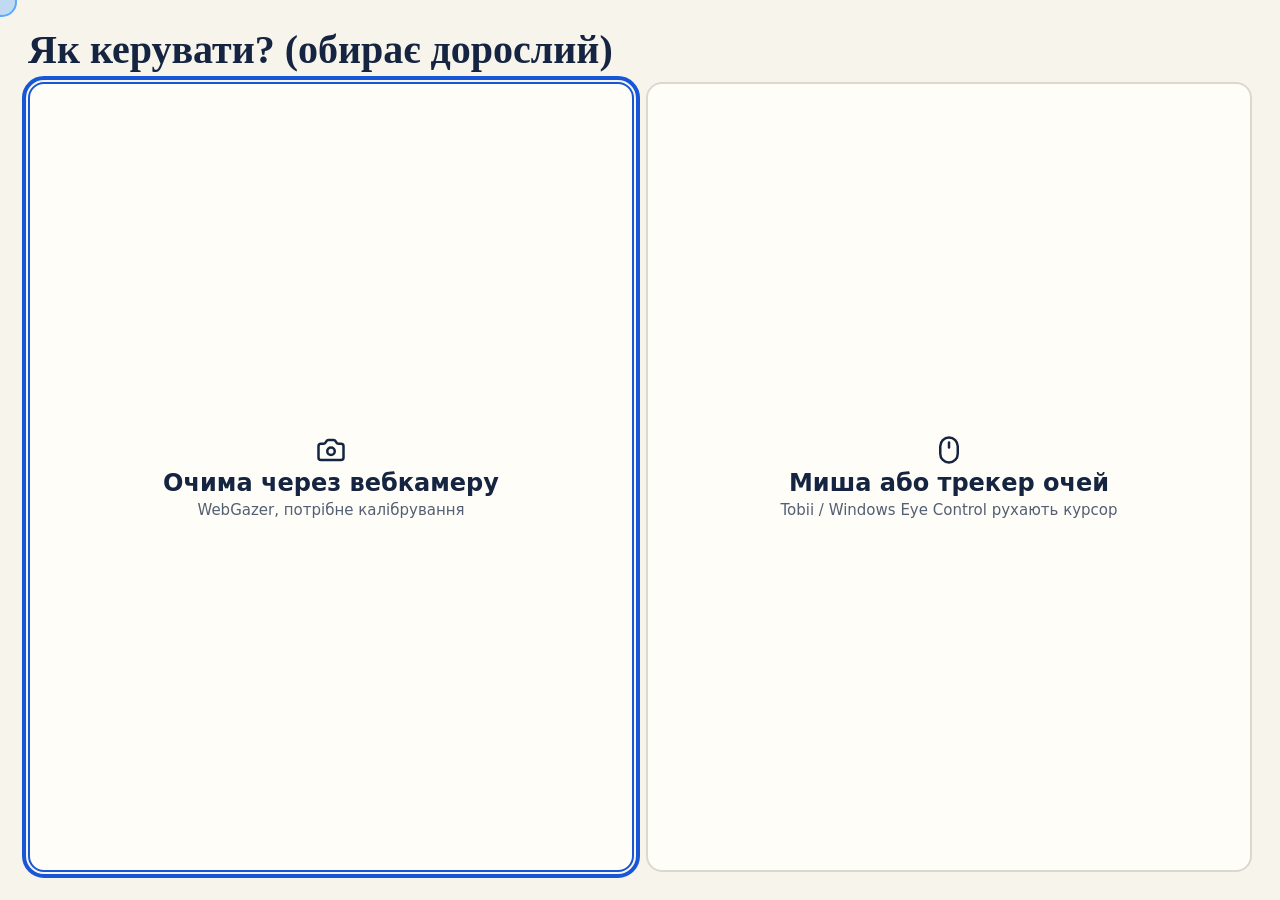
==== commit da59a88a: "Add reading demo and fix issues found in browser review" ====
--- a/site/index.html
+++ b/site/index.html
@@ -1,46 +1,46 @@
-﻿<!DOCTYPE html>
+<!DOCTYPE html>
 <html lang="uk">
 <head>
 <meta charset="UTF-8">
 <meta name="viewport" content="width=device-width, initial-scale=1">
 <title>UAIT Eye — керування комп’ютером очима</title>
-<link rel="stylesheet" href="css/base.css">
-<link rel="stylesheet" href="css/home.css">
-<link rel="stylesheet" href="css/flowchart.css">
-<link rel="stylesheet" href="css/modals.css">
-<link rel="stylesheet" href="css/tetris.css">
-<link rel="stylesheet" href="css/reader.css">
-<link rel="stylesheet" href="css/browser.css">
-<link rel="stylesheet" href="css/relax.css">
+<link rel="stylesheet" href="css/base.css?v=20261105b">
+<link rel="stylesheet" href="css/home.css?v=20261105b">
+<link rel="stylesheet" href="css/flowchart.css?v=20261105b">
+<link rel="stylesheet" href="css/modals.css?v=20261105b">
+<link rel="stylesheet" href="css/tetris.css?v=20261105b">
+<link rel="stylesheet" href="css/reader.css?v=20261105b">
+<link rel="stylesheet" href="css/browser.css?v=20261105b">
+<link rel="stylesheet" href="css/relax.css?v=20261105b">
 <script src="lib/webgazer.js"></script>
 </head>
 <body>
 <header id="toolbar">
-  <button class="tile tool home" id="btn-home" data-dwell><span class="tile-icon"><span class="ui-icon" aria-hidden="true" style="--icon:url(assets/icons/house.svg)"></span></span><span class="tile-label">Меню</span></button>
-  <button class="tile tool pause" id="btn-pause" data-dwell data-dwell-always><span class="tile-icon"><span class="ui-icon" aria-hidden="true" style="--icon:url(assets/icons/eye.svg)"></span></span><span class="tile-label">Пауза</span></button>
-  <button class="tile tool run" id="btn-run" data-dwell><span class="tile-icon"><span class="ui-icon" aria-hidden="true" style="--icon:url(assets/icons/play.svg)"></span></span><span class="tile-label">Запуск</span></button>
-  <button class="tile tool" id="btn-step" data-dwell><span class="tile-icon"><span class="ui-icon" aria-hidden="true" style="--icon:url(assets/icons/footprints.svg)"></span></span><span class="tile-label">Крок</span></button>
-  <button class="tile tool stop" id="btn-stop" data-dwell><span class="tile-icon"><span class="ui-icon" aria-hidden="true" style="--icon:url(assets/icons/square.svg)"></span></span><span class="tile-label">Стоп</span></button>
+  <button class="tile tool home" id="btn-home" data-dwell><span class="tile-icon"><span class="ui-icon" aria-hidden="true" style="--icon:url(../assets/icons/house.svg)"></span></span><span class="tile-label">Меню</span></button>
+  <button class="tile tool pause" id="btn-pause" data-dwell data-dwell-always><span class="tile-icon"><span class="ui-icon" aria-hidden="true" style="--icon:url(../assets/icons/eye.svg)"></span></span><span class="tile-label">Пауза</span></button>
+  <button class="tile tool run" id="btn-run" data-dwell><span class="tile-icon"><span class="ui-icon" aria-hidden="true" style="--icon:url(../assets/icons/play.svg)"></span></span><span class="tile-label">Запуск</span></button>
+  <button class="tile tool" id="btn-step" data-dwell><span class="tile-icon"><span class="ui-icon" aria-hidden="true" style="--icon:url(../assets/icons/footprints.svg)"></span></span><span class="tile-label">Крок</span></button>
+  <button class="tile tool stop" id="btn-stop" data-dwell><span class="tile-icon"><span class="ui-icon" aria-hidden="true" style="--icon:url(../assets/icons/square.svg)"></span></span><span class="tile-label">Стоп</span></button>
   <div class="spacer"><div id="cam-status">…</div></div>
-  <button class="tile tool" id="btn-file" data-dwell><span class="tile-icon"><span class="ui-icon" aria-hidden="true" style="--icon:url(assets/icons/folder.svg)"></span></span><span class="tile-label">Файл</span></button>
-  <button class="tile tool" id="btn-calib" data-dwell hidden><span class="tile-icon"><span class="ui-icon" aria-hidden="true" style="--icon:url(assets/icons/target.svg)"></span></span><span class="tile-label">Калібрувати</span></button>
-  <button class="tile tool" id="btn-settings" data-dwell><span class="tile-icon"><span class="ui-icon" aria-hidden="true" style="--icon:url(assets/icons/settings.svg)"></span></span><span class="tile-label">Налаштування</span></button>
+  <button class="tile tool" id="btn-file" data-dwell><span class="tile-icon"><span class="ui-icon" aria-hidden="true" style="--icon:url(../assets/icons/folder.svg)"></span></span><span class="tile-label">Файл</span></button>
+  <button class="tile tool" id="btn-calib" data-dwell hidden><span class="tile-icon"><span class="ui-icon" aria-hidden="true" style="--icon:url(../assets/icons/target.svg)"></span></span><span class="tile-label">Калібрувати</span></button>
+  <button class="tile tool" id="btn-settings" data-dwell><span class="tile-icon"><span class="ui-icon" aria-hidden="true" style="--icon:url(../assets/icons/settings.svg)"></span></span><span class="tile-label">Налаштування</span></button>
 </header>
 
 <main id="main">
   <section id="chart-panel">
     <div id="chart-wrap"><div id="chart"></div></div>
     <nav id="scroller">
-      <button class="tile" id="scroll-up" data-dwell data-dwell-repeat>▲</button>
-      <button class="tile" id="scroll-left" data-dwell data-dwell-repeat>◀</button>
-      <button class="tile" id="scroll-right" data-dwell data-dwell-repeat>▶</button>
-      <button class="tile" id="scroll-down" data-dwell data-dwell-repeat>▼</button>
+      <button class="tile" id="scroll-up" aria-label="Прокрутити вгору" data-dwell data-dwell-repeat><span class="ui-icon" aria-hidden="true" style="--icon:url(../assets/icons/arrow-up.svg)"></span></button>
+      <button class="tile" id="scroll-left" aria-label="Прокрутити ліворуч" data-dwell data-dwell-repeat><span class="ui-icon" aria-hidden="true" style="--icon:url(../assets/icons/arrow-left.svg)"></span></button>
+      <button class="tile" id="scroll-right" aria-label="Прокрутити праворуч" data-dwell data-dwell-repeat><span class="ui-icon" aria-hidden="true" style="--icon:url(../assets/icons/arrow-right.svg)"></span></button>
+      <button class="tile" id="scroll-down" aria-label="Прокрутити вниз" data-dwell data-dwell-repeat><span class="ui-icon" aria-hidden="true" style="--icon:url(../assets/icons/arrow-down.svg)"></span></button>
     </nav>
   </section>
   <aside id="side">
-    <h3>💬 Екран програми</h3>
+    <h3>Екран програми</h3>
     <div id="console-out"></div>
-    <h3>📦 Змінні</h3>
+    <h3>Змінні</h3>
     <div id="vars"></div>
   </aside>
 </main>
@@ -82,25 +82,26 @@
 
 <!-- Тетріс: відпочинок для очей. Повний екран, лише великі зони погляду. -->
 <section id="tetris-section" class="hidden" data-layer>
-  <button class="tile tz tz-left" id="tz-left" data-dwell data-dwell-repeat><span class="tile-icon"><span class="ui-icon" aria-hidden="true" style="--icon:url(assets/icons/chevron-left.svg)"></span></span></button>
+  <button class="tile tz tz-left" id="tz-left" aria-label="Рухати фігуру ліворуч" data-dwell data-dwell-repeat><span class="tile-icon"><span class="ui-icon" aria-hidden="true" style="--icon:url(../assets/icons/arrow-left.svg)"></span></span></button>
   <div class="tz-center">
     <div class="tetris-info">
       <span>Рахунок <b id="tetris-score">0</b></span><span>Лінії <b id="tetris-lines">0</b></span><span>Рівень <b id="tetris-level">1</b></span>
       <canvas id="tetris-next-canvas" width="120" height="120"></canvas>
     </div>
-    <button class="tz tz-rotate" id="tz-rotate" data-dwell title="Повернути"><canvas id="tetris-canvas" width="300" height="600"></canvas></button>
-    <button class="tile tz tz-drop" id="tz-drop" data-dwell><span class="tile-icon"><span class="ui-icon" aria-hidden="true" style="--icon:url(assets/icons/arrow-down.svg)"></span></span><span class="tile-label">Впустити</span></button>
+    <p class="tetris-hint">Погляд на поле — повернути фігуру</p>
+    <button class="tz tz-rotate" id="tz-rotate" data-dwell aria-label="Повернути фігуру" title="Повернути"><canvas id="tetris-canvas" width="300" height="600"></canvas></button>
+    <button class="tile tz tz-drop" id="tz-drop" data-dwell><span class="tile-icon"><span class="ui-icon" aria-hidden="true" style="--icon:url(../assets/icons/arrow-down.svg)"></span></span><span class="tile-label">Впустити</span></button>
   </div>
   <div class="tz-right-col">
-    <button class="tile tz tz-exit" id="btn-tetris-exit" data-dwell><span class="tile-icon"><span class="ui-icon" aria-hidden="true" style="--icon:url(assets/icons/log-out.svg)"></span></span><span class="tile-label">Вихід</span></button>
-    <button class="tile tz tz-right" id="tz-right" data-dwell data-dwell-repeat><span class="tile-icon"><span class="ui-icon" aria-hidden="true" style="--icon:url(assets/icons/play.svg)"></span></span></button>
+    <button class="tile tz tz-exit" id="btn-tetris-exit" data-dwell><span class="tile-icon"><span class="ui-icon" aria-hidden="true" style="--icon:url(../assets/icons/log-out.svg)"></span></span><span class="tile-label">Вихід</span></button>
+    <button class="tile tz tz-right" id="tz-right" aria-label="Рухати фігуру праворуч" data-dwell data-dwell-repeat><span class="tile-icon"><span class="ui-icon" aria-hidden="true" style="--icon:url(../assets/icons/arrow-right.svg)"></span></span></button>
   </div>
   <div class="tetris-overlay hidden" id="tetris-overlay" data-layer>
     <div class="tetris-overlay-title">Гарна гра! 🙂</div>
     <div class="tetris-overlay-score">Рахунок: <span id="tetris-final-score">0</span></div>
     <div class="tetris-overlay-actions">
-      <button class="tile" id="btn-tetris-restart" data-dwell><span class="tile-icon"><span class="ui-icon" aria-hidden="true" style="--icon:url(assets/icons/refresh-cw.svg)"></span></span><span class="tile-label">Знову</span></button>
-      <button class="tile" id="btn-tetris-overlay-exit" data-dwell><span class="tile-icon"><span class="ui-icon" aria-hidden="true" style="--icon:url(assets/icons/log-out.svg)"></span></span><span class="tile-label">Вихід</span></button>
+      <button class="tile" id="btn-tetris-restart" data-dwell><span class="tile-icon"><span class="ui-icon" aria-hidden="true" style="--icon:url(../assets/icons/refresh-cw.svg)"></span></span><span class="tile-label">Знову</span></button>
+      <button class="tile" id="btn-tetris-overlay-exit" data-dwell><span class="tile-icon"><span class="ui-icon" aria-hidden="true" style="--icon:url(../assets/icons/log-out.svg)"></span></span><span class="tile-label">Вихід</span></button>
     </div>
   </div>
 </section>
@@ -114,16 +115,16 @@
     <div class="rd-hint" id="rd-hint-left"></div><div class="rd-hint" id="rd-hint-right"></div>
   </div>
   <nav class="rd-bar">
-    <button class="tile" id="rd-exit" data-dwell><span class="tile-icon"><span class="ui-icon" aria-hidden="true" style="--icon:url(assets/icons/arrow-left.svg)"></span></span><span class="tile-label">Вихід</span></button>
-    <button class="tile" id="rd-library" data-dwell><span class="tile-icon"><span class="ui-icon" aria-hidden="true" style="--icon:url(assets/icons/library.svg)"></span></span><span class="tile-label">Книги</span></button>
-    <button class="tile" id="rd-zoom-out" data-dwell><span class="tile-icon"><span class="ui-icon" aria-hidden="true" style="--icon:url(assets/icons/zoom-out.svg)"></span></span><span class="tile-label">Менше</span></button>
-    <button class="tile" id="rd-fit" data-dwell><span class="tile-icon"><span class="ui-icon" aria-hidden="true" style="--icon:url(assets/icons/move-horizontal.svg)"></span></span><span class="tile-label">По ширині</span></button>
-    <button class="tile" id="rd-zoom-in" data-dwell><span class="tile-icon"><span class="ui-icon" aria-hidden="true" style="--icon:url(assets/icons/zoom-in.svg)"></span></span><span class="tile-label">Більше</span></button>
-    <button class="tile" id="rd-prev" data-dwell><span class="tile-icon"><span class="ui-icon" aria-hidden="true" style="--icon:url(assets/icons/chevrons-up.svg)"></span></span><span class="tile-label">Назад</span></button>
-    <button class="tile" id="rd-next" data-dwell><span class="tile-icon"><span class="ui-icon" aria-hidden="true" style="--icon:url(assets/icons/chevrons-down.svg)"></span></span><span class="tile-label">Далі</span></button>
-    <button class="tile" id="rd-auto" data-dwell><span class="tile-icon"><span class="ui-icon" aria-hidden="true" style="--icon:url(assets/icons/eye.svg)"></span></span><span class="tile-label">Прокрутка</span></button>
-    <button class="tile rd-more" id="rd-more" data-dwell><span class="tile-icon"><span class="ui-icon" aria-hidden="true" style="--icon:url(assets/icons/ellipsis.svg)"></span></span><span class="tile-label">Ще</span></button>
-    <button class="tile" id="rd-pause" data-dwell data-dwell-always><span class="tile-icon"><span class="ui-icon" aria-hidden="true" style="--icon:url(assets/icons/pause.svg)"></span></span><span class="tile-label">Пауза</span></button>
+    <button class="tile" id="rd-exit" data-dwell><span class="tile-icon"><span class="ui-icon" aria-hidden="true" style="--icon:url(../assets/icons/arrow-left.svg)"></span></span><span class="tile-label">Вихід</span></button>
+    <button class="tile" id="rd-library" data-dwell><span class="tile-icon"><span class="ui-icon" aria-hidden="true" style="--icon:url(../assets/icons/library.svg)"></span></span><span class="tile-label">Книги</span></button>
+    <button class="tile" id="rd-zoom-out" data-dwell><span class="tile-icon"><span class="ui-icon" aria-hidden="true" style="--icon:url(../assets/icons/zoom-out.svg)"></span></span><span class="tile-label">Менше</span></button>
+    <button class="tile" id="rd-fit" data-dwell><span class="tile-icon"><span class="ui-icon" aria-hidden="true" style="--icon:url(../assets/icons/move-horizontal.svg)"></span></span><span class="tile-label">По ширині</span></button>
+    <button class="tile" id="rd-zoom-in" data-dwell><span class="tile-icon"><span class="ui-icon" aria-hidden="true" style="--icon:url(../assets/icons/zoom-in.svg)"></span></span><span class="tile-label">Більше</span></button>
+    <button class="tile" id="rd-prev" data-dwell><span class="tile-icon"><span class="ui-icon" aria-hidden="true" style="--icon:url(../assets/icons/chevrons-up.svg)"></span></span><span class="tile-label">Назад</span></button>
+    <button class="tile" id="rd-next" data-dwell><span class="tile-icon"><span class="ui-icon" aria-hidden="true" style="--icon:url(../assets/icons/chevrons-down.svg)"></span></span><span class="tile-label">Далі</span></button>
+    <button class="tile" id="rd-auto" data-dwell><span class="tile-icon"><span class="ui-icon" aria-hidden="true" style="--icon:url(../assets/icons/eye.svg)"></span></span><span class="tile-label">Прокрутка</span></button>
+    <button class="tile rd-more" id="rd-more" data-dwell><span class="tile-icon"><span class="ui-icon" aria-hidden="true" style="--icon:url(../assets/icons/ellipsis.svg)"></span></span><span class="tile-label">Ще</span></button>
+    <button class="tile" id="rd-pause" data-dwell data-dwell-always><span class="tile-icon"><span class="ui-icon" aria-hidden="true" style="--icon:url(../assets/icons/pause.svg)"></span></span><span class="tile-label">Пауза</span></button>
   </nav>
 </section>
 
@@ -135,14 +136,14 @@
     <div class="rd-hint br-hint-top" id="br-hint-top"></div><div class="rd-hint br-hint-bottom" id="br-hint-bottom"></div>
   </div>
   <nav class="br-bar">
-    <button class="tile" id="br-exit" data-dwell><span class="tile-icon"><span class="ui-icon" aria-hidden="true" style="--icon:url(assets/icons/house.svg)"></span></span><span class="tile-label">Меню</span></button>
-    <button class="tile" id="br-back" data-dwell><span class="tile-icon"><span class="ui-icon" aria-hidden="true" style="--icon:url(assets/icons/chevron-left.svg)"></span></span><span class="tile-label">Назад</span></button>
-    <button class="tile" id="br-sites" data-dwell><span class="tile-icon"><span class="ui-icon" aria-hidden="true" style="--icon:url(assets/icons/bookmark.svg)"></span></span><span class="tile-label">Сайти</span></button>
-    <button class="tile br-links" id="br-links" data-dwell><span class="tile-icon"><span class="ui-icon" aria-hidden="true" style="--icon:url(assets/icons/link.svg)"></span></span><span class="tile-label">Посилання</span></button>
-    <button class="tile" id="br-up" data-dwell><span class="tile-icon"><span class="ui-icon" aria-hidden="true" style="--icon:url(assets/icons/chevrons-up.svg)"></span></span><span class="tile-label">Вище</span></button>
-    <button class="tile" id="br-down" data-dwell><span class="tile-icon"><span class="ui-icon" aria-hidden="true" style="--icon:url(assets/icons/chevrons-down.svg)"></span></span><span class="tile-label">Нижче</span></button>
-    <button class="tile" id="br-font" data-dwell><span class="tile-icon"><span class="ui-icon" aria-hidden="true" style="--icon:url(assets/icons/case-sensitive.svg)"></span></span><span class="tile-label">Шрифт</span></button>
-    <button class="tile" id="br-pause" data-dwell data-dwell-always><span class="tile-icon"><span class="ui-icon" aria-hidden="true" style="--icon:url(assets/icons/pause.svg)"></span></span><span class="tile-label">Пауза</span></button>
+    <button class="tile" id="br-exit" data-dwell><span class="tile-icon"><span class="ui-icon" aria-hidden="true" style="--icon:url(../assets/icons/house.svg)"></span></span><span class="tile-label">Меню</span></button>
+    <button class="tile" id="br-back" data-dwell><span class="tile-icon"><span class="ui-icon" aria-hidden="true" style="--icon:url(../assets/icons/chevron-left.svg)"></span></span><span class="tile-label">Назад</span></button>
+    <button class="tile" id="br-sites" data-dwell><span class="tile-icon"><span class="ui-icon" aria-hidden="true" style="--icon:url(../assets/icons/bookmark.svg)"></span></span><span class="tile-label">Сайти</span></button>
+    <button class="tile br-links" id="br-links" data-dwell><span class="tile-icon"><span class="ui-icon" aria-hidden="true" style="--icon:url(../assets/icons/link.svg)"></span></span><span class="tile-label">Посилання</span></button>
+    <button class="tile" id="br-up" data-dwell><span class="tile-icon"><span class="ui-icon" aria-hidden="true" style="--icon:url(../assets/icons/chevrons-up.svg)"></span></span><span class="tile-label">Вище</span></button>
+    <button class="tile" id="br-down" data-dwell><span class="tile-icon"><span class="ui-icon" aria-hidden="true" style="--icon:url(../assets/icons/chevrons-down.svg)"></span></span><span class="tile-label">Нижче</span></button>
+    <button class="tile" id="br-font" data-dwell><span class="tile-icon"><span class="ui-icon" aria-hidden="true" style="--icon:url(../assets/icons/case-sensitive.svg)"></span></span><span class="tile-label">Шрифт</span></button>
+    <button class="tile" id="br-pause" data-dwell data-dwell-always><span class="tile-icon"><span class="ui-icon" aria-hidden="true" style="--icon:url(../assets/icons/pause.svg)"></span></span><span class="tile-label">Пауза</span></button>
   </nav>
 </section>
 
@@ -159,10 +160,10 @@
   <div id="relax-hint"></div>
   <div class="relax-note">Роби вправи у зручному для тебе темпі. Під час вправ із заплющуванням керування поглядом тимчасово вимкнено, щоб кліпання не натискало кнопки.</div>
   <nav class="relax-bar">
-    <button class="tile" id="btn-relax-exit" data-dwell><span class="tile-icon"><span class="ui-icon" aria-hidden="true" style="--icon:url(assets/icons/log-out.svg)"></span></span><span class="tile-label">Вихід</span></button>
-    <button class="tile" id="relax-prev" data-dwell><span class="tile-icon"><span class="ui-icon" aria-hidden="true" style="--icon:url(assets/icons/skip-back.svg)"></span></span><span class="tile-label">Назад</span></button>
-    <button class="tile" id="relax-pause" data-dwell data-dwell-always><span class="tile-icon"><span class="ui-icon" aria-hidden="true" style="--icon:url(assets/icons/pause.svg)"></span></span><span class="tile-label">Пауза</span></button>
-    <button class="tile" id="relax-next" data-dwell><span class="tile-icon"><span class="ui-icon" aria-hidden="true" style="--icon:url(assets/icons/skip-forward.svg)"></span></span><span class="tile-label">Далі</span></button>
+    <button class="tile" id="btn-relax-exit" data-dwell><span class="tile-icon"><span class="ui-icon" aria-hidden="true" style="--icon:url(../assets/icons/log-out.svg)"></span></span><span class="tile-label">Вихід</span></button>
+    <button class="tile" id="relax-prev" data-dwell><span class="tile-icon"><span class="ui-icon" aria-hidden="true" style="--icon:url(../assets/icons/skip-back.svg)"></span></span><span class="tile-label">Назад</span></button>
+    <button class="tile" id="relax-pause" data-dwell data-dwell-always><span class="tile-icon"><span class="ui-icon" aria-hidden="true" style="--icon:url(../assets/icons/pause.svg)"></span></span><span class="tile-label">Пауза</span></button>
+    <button class="tile" id="relax-next" data-dwell><span class="tile-icon"><span class="ui-icon" aria-hidden="true" style="--icon:url(../assets/icons/skip-forward.svg)"></span></span><span class="tile-label">Далі</span></button>
   </nav>
 </section>
 
--- a/site/css/modals.css
+++ b/site/css/modals.css
@@ -41,7 +41,9 @@
   .expr-tabs .tile { min-height: 52px; font-size: 13px; }
   .expr-main, .kb-main { flex-direction: column; gap: 6px; }
   .expr-pad, .kb-keys { flex: 1; min-height: 0; min-width: 0; display: flex; }
-  .expr-pad .grid, .keyboard .grid { grid-template-columns: repeat(6, minmax(0, 1fr)); }
+  .expr-pad .grid { grid-template-columns: repeat(3, minmax(0, 1fr)); }
+  .expr-pad .tile { font-size: 22px; }
+  .keyboard .grid { grid-template-columns: repeat(6, minmax(0, 1fr)); }
   .numpad .kb-main > .grid { grid-template-columns: repeat(3, minmax(0, 1fr)); }
   .expr-side, .kb-side { width: 100%; flex: 0 0 104px; display: grid; grid-template-columns: repeat(3, minmax(0, 1fr)); grid-auto-rows: minmax(0, 1fr); gap: 4px; }
   .expr-side { flex-basis: 54px; grid-template-columns: repeat(4, minmax(0, 1fr)); }
@@ -107,6 +109,17 @@
 }
 
 /* перевірка очей */
+#modal-layer > .settings .stepper .tile { font-size: 36px; }
+#modal-layer > .settings .settings-nav .tile { font-size: 20px; }
+#modal-layer > :is(.expr-editor, .keyboard, .numpad) { background: #f7f4ec; color: #152440; }
+:is(.expr-editor, .keyboard, .numpad) .tile { background: #fffdf8; color: #152440; border-color: #c9d3e3; }
+:is(.expr-editor, .keyboard, .numpad) :is(.expr-display, .kb-display) { background: #e8eef8; color: #152440; border-color: #c9d3e3; }
+:is(.expr-editor, .keyboard, .numpad) .tile.active { background: #1856d8; color: #fff; border-color: #1856d8; }
+:is(.expr-editor, .keyboard, .numpad) .tile.ok { background: #152440; color: #fff; border-color: #152440; }
+:is(.expr-editor, .keyboard, .numpad) .expr-status.ok { color: #21664b; }
+:is(.expr-editor, .keyboard, .numpad) .expr-status.bad { color: #a12c30; }
+.tile-label { line-height: 1.2; }
+
 .eye-state { font-size: 40px; text-align: center; }
 .eye-bar { position: relative; height: 70px; border-radius: 14px; background: #0a0c10; border: 3px solid var(--border); overflow: hidden; }
 .eye-fill { height: 100%; width: 0; background: var(--ok); transition: width .05s linear; }
--- a/site/css/tetris.css
+++ b/site/css/tetris.css
@@ -1,4 +1,5 @@
 .hidden { display: none !important; }
+.tetris-hint { margin: 0; padding: 3px 0; font-size: 13px; text-align: center; color: #152440; }
 #tetris-section { position: fixed; inset: 0; z-index: 4000; display: grid; grid-template-columns: minmax(64px, 1fr) minmax(0, 300px) minmax(64px, 1fr); gap: var(--gap); padding: var(--gap); background: #f7f4ec; color: #152440; }
 #tetris-section .tile, .tetris-overlay .tile { min-width: 0; min-height: 0; background: #fffdf8; color: #152440; border: 2px solid #b7becb; }
 #tetris-section .tile:focus-visible, #tetris-section .tile.dwell-focus { outline: 4px solid #1856d8; outline-offset: -4px; }
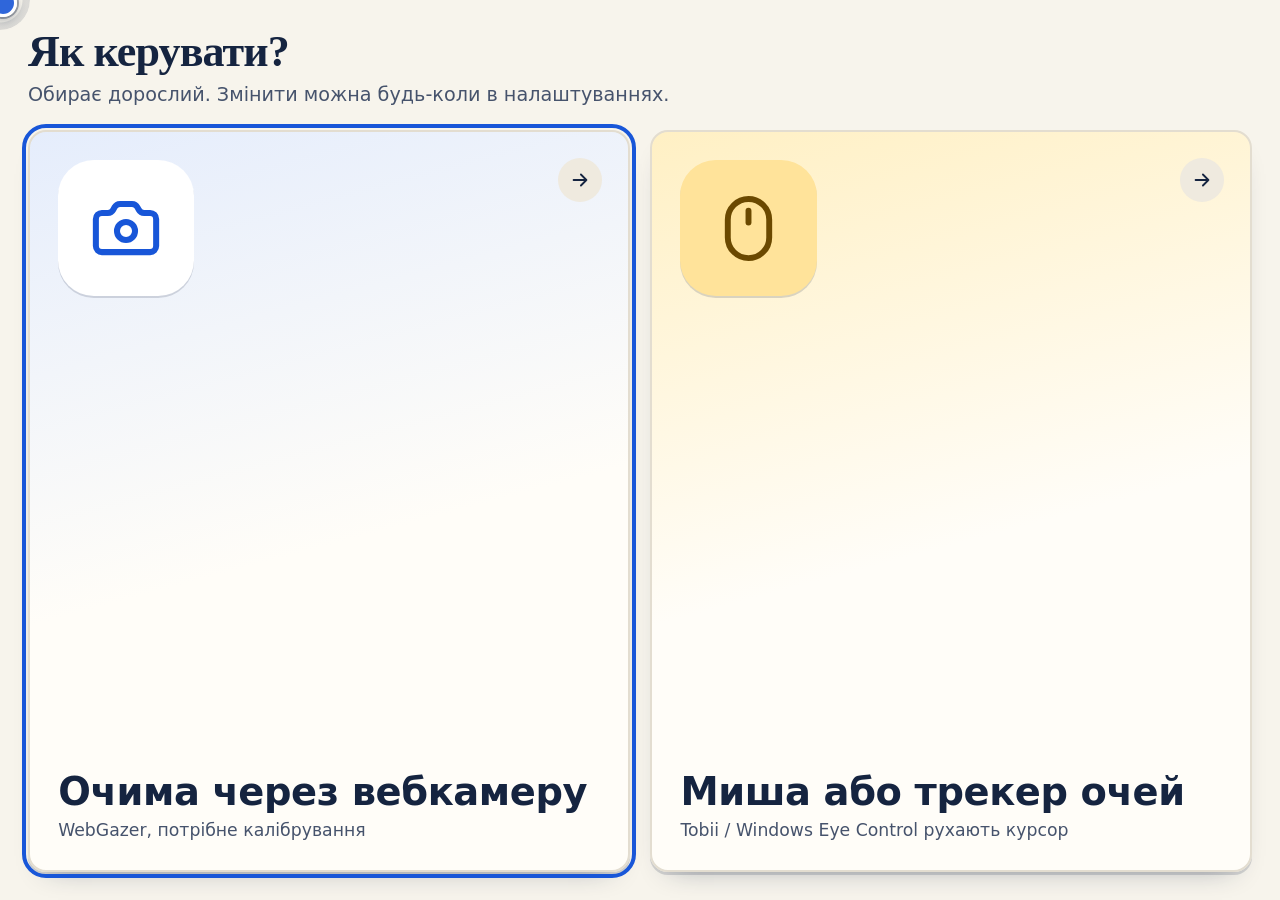
==== commit 9bebaa76: "Add shared design system layer and polish every screen Keycap tiles with rising dwell fill, icon-chi" ====
--- a/site/index.html
+++ b/site/index.html
@@ -4,14 +4,15 @@
 <meta charset="UTF-8">
 <meta name="viewport" content="width=device-width, initial-scale=1">
 <title>UAIT Eye — керування комп’ютером очима</title>
-<link rel="stylesheet" href="css/base.css?v=20261105b">
-<link rel="stylesheet" href="css/home.css?v=20261105b">
-<link rel="stylesheet" href="css/flowchart.css?v=20261105b">
-<link rel="stylesheet" href="css/modals.css?v=20261105b">
-<link rel="stylesheet" href="css/tetris.css?v=20261105b">
-<link rel="stylesheet" href="css/reader.css?v=20261105b">
-<link rel="stylesheet" href="css/browser.css?v=20261105b">
-<link rel="stylesheet" href="css/relax.css?v=20261105b">
+<link rel="stylesheet" href="css/base.css?v=20261105c">
+<link rel="stylesheet" href="css/home.css?v=20261105c">
+<link rel="stylesheet" href="css/flowchart.css?v=20261105c">
+<link rel="stylesheet" href="css/modals.css?v=20261105c">
+<link rel="stylesheet" href="css/tetris.css?v=20261105c">
+<link rel="stylesheet" href="css/reader.css?v=20261105c">
+<link rel="stylesheet" href="css/browser.css?v=20261105c">
+<link rel="stylesheet" href="css/relax.css?v=20261105c">
+<link rel="stylesheet" href="css/system.css?v=20261105c">
 <script src="lib/webgazer.js"></script>
 </head>
 <body>
--- a/site/css/system.css
+++ b/site/css/system.css
@@ -0,0 +1,193 @@
+/* UAIT Eye design system. Loaded after every screen stylesheet: it unifies the paper / ink / cobalt / gold
+   language, gives every gaze target the same tactile "keycap" shape and makes dwell progress readable
+   as a rising fill. Colours of individual screens stay in their own files; this file adds shape, depth,
+   typography and feedback. Target sizes are never reduced here. */
+:root {
+  --paper: #f7f4ec; --paper-2: #efeadf; --card: #fffdf8; --line: #e3ddd0; --line-strong: #c9c1ae;
+  --ink: #152440; --ink-2: #46536c; --blue: #1856d8; --blue-deep: #0f3fa8; --blue-wash: #e5edfc;
+  --gold: #efb21d; --gold-wash: #fff0c4; --green: #1f7a4f; --red: #b23a3a;
+  --lip: rgba(21, 36, 64, .16); --drop: 0 14px 28px -20px rgba(21, 36, 64, .45);
+  --dwell-wash: rgba(24, 86, 216, .13);
+  --font-ui: 'Segoe UI Variable Text', 'Segoe UI', system-ui, sans-serif;
+  --font-display: Georgia, 'Times New Roman', serif;
+  /* Legacy tokens used by older rules now resolve to the same light system. */
+  --bg: var(--paper); --panel: var(--paper-2); --panel-2: var(--card); --border: var(--line-strong);
+  --text: var(--ink); --dim: var(--ink-2); --accent: var(--blue); --ok: var(--green); --bad: var(--red); --warn: #a26a00;
+}
+html, body { background: var(--paper); color: var(--ink); font-family: var(--font-ui); -webkit-font-smoothing: antialiased; text-rendering: optimizeLegibility; }
+
+/* ---------- Keycap tiles ---------- */
+.tile {
+  border-radius: 18px;
+  box-shadow: inset 0 calc(var(--dwell, 0) * var(--dwell-h, 120px) * -1) 0 0 var(--dwell-wash), 0 3px 0 var(--lip), var(--drop);
+  transition: border-color .15s ease, background-color .15s ease, transform .15s ease, box-shadow .15s ease;
+}
+.tile > * { position: relative; z-index: 1; }
+.tile:disabled { box-shadow: none; cursor: default; }
+.tile:hover:not(:disabled) { border-color: var(--blue); }
+/* Dark and blue keys get a light fill so progress stays visible on them too. */
+:is(#home-section .books, #home-settings, #rd-pause, .library-exit, .settings-close, .library-sample, #btn-home, #btn-pause, #btn-run,
+  .choice .tile.primary) { --dwell-wash: rgba(255, 255, 255, .16); --lip: rgba(0, 0, 0, .28); }
+
+/* Dwell bar: thicker, rounded, inset from the edge so it reads as a progress meter, not a border. */
+[data-dwell]::after { left: 0; bottom: 0; height: 8px; border-radius: 0 6px 6px 0; z-index: 2; }
+.dwell-focus { outline: 4px solid var(--blue); outline-offset: 3px; }
+.tile.dwell-focus { transform: translateY(-1px); }
+.dwell-fired, :is(#home-section, #modal-layer, #reader-section, #browser-section, #tetris-section, #relax-section) .dwell-fired { animation: dwell-press .34s cubic-bezier(.3, .7, .4, 1); }
+@keyframes dwell-press {
+  0% { transform: translateY(0); }
+  35% { transform: translateY(3px); box-shadow: inset 0 calc(var(--dwell-h, 120px) * -1) 0 0 var(--dwell-wash), 0 0 0 var(--lip); }
+  100% { transform: translateY(0); }
+}
+
+/* Gaze pointer: solid core, gold progress ring. */
+#gaze-dot::before { width: 22px; height: 22px; left: -11px; top: -11px; background: rgba(24, 86, 216, .9); border: 3px solid #fff;
+  box-shadow: 0 0 0 2px rgba(21, 36, 64, .35), 0 4px 10px rgba(21, 36, 64, .3); }
+#gaze-dot .ring { width: 60px; height: 60px; left: -30px; top: -30px;
+  background: conic-gradient(var(--gold) calc(var(--p, 0) * 360deg), rgba(21, 36, 64, .12) 0);
+  -webkit-mask: radial-gradient(circle, transparent 22px, #000 23px); mask: radial-gradient(circle, transparent 22px, #000 23px); }
+
+#toast { background: var(--card); color: var(--ink); border: 1px solid var(--line); border-left: 6px solid var(--blue);
+  border-radius: 14px; box-shadow: 0 18px 40px -18px rgba(21, 36, 64, .5); font-weight: 600; }
+
+/* ---------- Dialog heading: icon chip + serif title + optional subtitle ---------- */
+.modal-head { display: flex; align-items: center; gap: clamp(12px, 1.6vw, 18px); flex-shrink: 0; margin: 0 0 clamp(6px, 1.4vh, 14px); min-width: 0; }
+.modal-head .modal-title { margin: 0; text-align: left; font: 700 clamp(26px, 3.6vw, 44px)/1.08 var(--font-display); letter-spacing: -.02em; overflow-wrap: anywhere; }
+.modal-head-copy { min-width: 0; }
+.modal-subtitle { margin: 6px 0 0; color: var(--ink-2); font-size: clamp(15px, 1.5vw, 20px); line-height: 1.35; }
+.modal-head-icon { display: grid; place-items: center; flex-shrink: 0; width: clamp(46px, 5vw, 62px); height: clamp(46px, 5vw, 62px);
+  border-radius: 16px; background: var(--blue); color: #fff; font-size: clamp(24px, 2.6vw, 32px); box-shadow: 0 3px 0 var(--blue-deep); }
+.modal.calib { color: #fff; }
+#modal-layer > .modal { background: var(--paper); color: var(--ink); }
+#modal-layer > .modal.calib { background: #000; }
+
+/* ---------- Choice dialogs: poster tiles (icon top, words bottom-left) ---------- */
+.choice .grid .tile { align-items: flex-start; justify-content: flex-end; text-align: left; gap: 6px;
+  padding: clamp(14px, 2.2vw, 30px); border: 2px solid var(--line); background: var(--card); }
+.choice .grid .tile .tile-icon { margin-bottom: auto; display: grid; place-items: center; width: 1.9em; height: 1.9em;
+  border-radius: .5em; background: var(--blue-wash); color: var(--blue); font-size: clamp(26px, 3.2vw, 42px); }
+.choice .grid .tile .tile-label { font-size: clamp(20px, 2.3vw, 32px); font-weight: 700; line-height: 1.12; letter-spacing: -.01em; }
+.choice .grid .tile .tile-sub { font-size: clamp(14px, 1.35vw, 18px); line-height: 1.35; color: var(--ink-2); }
+.choice .grid .tile:not(.cancel)::before { content: ''; position: absolute; top: clamp(14px, 2vw, 26px); right: clamp(14px, 2vw, 26px);
+  width: 44px; height: 44px; border-radius: 50%; background: var(--paper-2) url("data:image/svg+xml,%3Csvg xmlns='http://www.w3.org/2000/svg' viewBox='0 0 24 24' fill='none' stroke='%23152440' stroke-width='2' stroke-linecap='round' stroke-linejoin='round'%3E%3Cpath d='M5 12h14m-6-6 6 6-6 6'/%3E%3C/svg%3E") center / 22px no-repeat;
+  transition: transform .15s ease; }
+.choice .grid .tile:is(:hover, .dwell-focus)::before { transform: translateX(4px); }
+.choice .grid .tile.danger { border-color: #e4b9b5; }
+.choice .grid .tile.danger .tile-icon { background: #fbe7e5; color: var(--red); }
+.choice .grid .tile.danger .tile-label { color: #8f2626; }
+#modal-layer .choice .grid .tile.cancel, #modal-layer .choice .choice-nav .tile.cancel { background: transparent; border: 2px dashed var(--line-strong); box-shadow: none; color: var(--ink-2); }
+.choice .grid .tile.cancel .tile-icon { background: var(--paper-2); color: var(--ink-2); }
+/* One or two options: two big "doors" side by side, with Cancel as a narrower secondary target. */
+.choice-few .grid { display: flex; gap: clamp(12px, 1.6vw, 22px); }
+.choice-few .grid > .tile { flex: 2 1 0; }
+.choice-few .grid > .tile.cancel { flex: 1 1 0; }
+.choice-few .grid .tile .tile-icon { font-size: clamp(36px, 5.6vw, 76px); }
+.choice-few .grid .tile .tile-label { font-size: clamp(24px, 3vw, 42px); }
+.choice-few .grid .tile:not(.cancel) { background: linear-gradient(165deg, var(--blue-wash) 0, var(--card) 55%); }
+.choice-few .grid .tile:nth-child(2):not(.cancel) { background: linear-gradient(165deg, var(--gold-wash) 0, var(--card) 55%); }
+.choice-few .grid .tile:nth-child(2):not(.cancel) .tile-icon { background: #ffe39a; color: #6b4900; }
+.choice-few .grid .tile:not(.cancel) .tile-icon { background: #fff; box-shadow: 0 2px 0 var(--lip); }
+.choice-nav .tile { border: 2px solid var(--line); }
+.choice-page-count, .settings-page-count, .library-page { font-variant-numeric: tabular-nums; color: var(--ink-2); }
+@media (max-width: 700px) {
+  .choice-few .grid { flex-direction: column; }
+  .choice .grid .tile::before { width: 34px; height: 34px; background-size: 18px; }
+  .choice .grid .tile .tile-icon { font-size: clamp(22px, 6vw, 30px); }
+  .choice-few .grid .tile .tile-icon { font-size: clamp(28px, 8vw, 40px); }
+}
+@media (max-height: 560px) { .choice .grid .tile::before { display: none; } }
+
+/* ---------- Settings ---------- */
+.settings .stepper { border: 1px solid var(--line); border-radius: 20px; background: var(--card); box-shadow: var(--drop); padding: clamp(10px, 1.4vw, 18px); gap: 8px 10px; }
+.settings .stepper-label { font-size: clamp(14px, 1.3vw, 17px); font-weight: 700; letter-spacing: .06em; text-transform: uppercase; color: var(--ink-2); }
+.settings .stepper-value { font-size: clamp(28px, 3.6vw, 54px); font-weight: 800; letter-spacing: -.02em; color: var(--ink); }
+#modal-layer > .settings .stepper .tile.op { font-size: clamp(40px, 5vw, 76px); font-weight: 300; line-height: 1; background: var(--blue-wash); border-color: #cbd9f5; color: var(--blue-deep); }
+#modal-layer > .settings .settings-toggles .tile { align-items: flex-start; justify-content: flex-end; text-align: left; padding: clamp(14px, 2vw, 26px); background: var(--card); border-color: var(--line); }
+#modal-layer > .settings .settings-toggles .tile .tile-icon { margin-bottom: auto; display: grid; place-items: center; width: 1.9em; height: 1.9em; border-radius: .5em; background: var(--blue-wash); color: var(--blue); font-size: clamp(24px, 2.8vw, 38px); }
+#modal-layer > .settings .settings-toggles .tile .tile-label { font-size: clamp(18px, 2vw, 28px); font-weight: 700; }
+#modal-layer > .settings .settings-toggles .tile.danger { border-color: #e4b9b5; }
+#modal-layer > .settings .settings-toggles .tile.danger .tile-icon { background: #fbe7e5; color: var(--red); }
+#modal-layer > .settings .settings-nav .tile:not(.settings-close) { background: var(--card); border-color: var(--line); }
+@media (max-width: 700px) {
+  #modal-layer > .settings .stepper .tile.op { font-size: 40px; }
+  .settings .stepper-value { font-size: 28px; }
+}
+
+/* ---------- Home ---------- */
+#home-section .books { background: radial-gradient(120% 95% at 88% 0%, #3a78f0 0%, #1856d8 52%, #1347bd 100%); }
+#home-section .books:hover { background: radial-gradient(120% 95% at 88% 0%, #3270e6 0%, #1450cc 52%, #103fae 100%); }
+#home-section .home-arrow { transition: transform .15s ease, background-color .15s ease; }
+#home-section .tile:is(:hover, .dwell-focus) .home-arrow { transform: translateX(4px); background: var(--blue); color: #fff; }
+#home-section .home-book-cta svg { transition: transform .15s ease; }
+#home-section .books:is(:hover, .dwell-focus) .home-book-cta svg { transform: translateX(4px); }
+#home-status { display: inline-flex; align-items: center; gap: 10px; padding: 8px 14px; border-radius: 999px; background: var(--card); border: 1px solid var(--line); }
+#home-status::before { content: ''; flex-shrink: 0; width: 10px; height: 10px; border-radius: 50%; background: var(--line-strong); }
+#home-status.ok::before { background: #2f9a65; box-shadow: 0 0 0 4px rgba(47, 154, 101, .18); }
+#home-status.error::before { background: var(--red); box-shadow: 0 0 0 4px rgba(178, 58, 58, .18); }
+
+/* ---------- Algorithms (flowchart) ---------- */
+#toolbar { background: var(--paper-2); border-bottom: 1px solid var(--line); }
+#toolbar .tile { border-radius: 16px; }
+#cam-status { padding: 6px 12px; border-radius: 999px; background: var(--card); border: 1px solid var(--line); font-size: 14px; }
+#side { background: var(--paper); border-left: 1px solid var(--line); }
+#side h3 { font: 700 19px/1.2 var(--font-display); color: var(--ink); }
+#console-out { border-radius: 16px; box-shadow: inset 0 2px 10px rgba(0, 0, 0, .35); }
+#console-out:empty::before { content: 'Тут з’явиться те, що виведе програма. Натисни «Запуск».'; display: block; color: #9fb0cf; font: 17px/1.4 var(--font-ui); }
+#scroller { background: var(--paper-2); }
+
+/* ---------- Library ---------- */
+.library-empty-state { flex: 1; min-height: 0; display: flex; align-items: center; justify-content: center; gap: clamp(20px, 4vw, 56px); padding: 12px; }
+.library-empty-art { display: block; flex-shrink: 1; width: clamp(150px, 28vw, 340px); }
+.library-empty-art svg { display: block; width: 100%; height: auto; max-height: 42vh; }
+.library-empty-copy { max-width: 460px; }
+.library-empty-title { margin: 0 0 10px; font: 700 clamp(28px, 3.4vw, 48px)/1.08 var(--font-display); letter-spacing: -.02em; color: var(--ink); }
+.library-empty-state .library-empty { display: block; flex: none; margin: 0; max-width: none; text-align: left; font-size: clamp(17px, 1.7vw, 22px); line-height: 1.45; color: var(--ink-2); }
+#modal-layer .library-tools .library-sample { background: var(--blue); color: #fff; border-color: var(--blue); }
+#modal-layer .library-tools .library-sample .tile-sub { color: #dbe6ff; }
+#modal-layer .library-tools .library-sample::after { background: var(--gold); }
+.library .tile.book { border-left: 12px solid var(--blue); }
+.library .library-books .tile.book:nth-child(4n+2) { border-left-color: var(--gold); }
+.library .library-books .tile.book:nth-child(4n+3) { border-left-color: #2f9a65; }
+.library .library-books .tile.book:nth-child(4n+4) { border-left-color: var(--ink); }
+.library .tile.book { justify-content: flex-end; background: linear-gradient(165deg, var(--paper-2) 0, var(--card) 60%); }
+.library .tile.book .tile-label { font-family: var(--font-display); }
+.library .tile.book .tile-sub { display: inline-block; padding: 4px 12px; border-radius: 999px; background: var(--paper-2); font-variant-numeric: tabular-nums; }
+@media (max-width: 700px) {
+  .library-empty-state { flex-direction: column; text-align: center; gap: 14px; }
+  .library-empty-state .library-empty { text-align: center; }
+  .library-empty-art { width: min(58vw, 230px); }
+}
+
+/* ---------- Reader & browser bars ---------- */
+.rd-top, .br-top { background: var(--card); border-bottom: 1px solid var(--line); }
+#rd-title, #br-title { font: 700 clamp(17px, 1.6vw, 21px)/1.2 var(--font-display); }
+#rd-page:not(:empty), #br-host:not(:empty) { padding: 4px 12px; border-radius: 999px; background: var(--paper-2); font-size: 15px; font-variant-numeric: tabular-nums; }
+.rd-bar, .br-bar { background: var(--paper-2); border-top: 1px solid var(--line); }
+#reader-view { background: radial-gradient(circle at 1px 1px, rgba(21, 36, 64, .08) 1px, transparent 0) 0 0 / 22px 22px, #e3e7ee; }
+.pdf-page { border-radius: 4px; box-shadow: 0 1px 0 rgba(21, 36, 64, .08), 0 22px 40px -24px rgba(21, 36, 64, .5); }
+
+/* ---------- Tetris ---------- */
+#tetris-section .tz-left, #tetris-section .tz-right { background: linear-gradient(180deg, var(--card), var(--paper-2)); border-color: var(--line); }
+#tetris-section :is(.tz-left, .tz-right) .tile-icon { display: grid; place-items: center; width: 1.8em; height: 1.8em; border-radius: 50%;
+  background: var(--blue); color: #fff; font-size: clamp(30px, 4.4vw, 64px); box-shadow: 0 4px 0 var(--blue-deep); }
+#tetris-section .tz-right { padding-bottom: calc(min(130px, 14.4vh) + var(--gap)); }
+#tetris-section .tz-rotate { border: 0; border-radius: 18px; box-shadow: 0 0 0 6px var(--card), 0 0 0 7px var(--line), 0 26px 40px -26px rgba(21, 36, 64, .7); }
+.tetris-info span { padding: 4px 12px; border-radius: 999px; background: var(--card); border: 1px solid var(--line); }
+.tetris-hint { font-size: 15px; color: var(--ink-2); }
+.tetris-overlay-title { font-family: var(--font-display); letter-spacing: -.02em; }
+
+/* ---------- Eye exercises ---------- */
+#relax-title { font: 700 clamp(26px, 3.4vw, 44px)/1.1 var(--font-display); letter-spacing: -.02em; }
+#relax-section:not(.dark) .relax-stage { border-radius: 28px; background:
+  repeating-radial-gradient(circle at 50% 50%, transparent 0 58px, rgba(24, 86, 216, .07) 59px 60px),
+  radial-gradient(circle at 50% 50%, var(--card) 0, transparent 70%); }
+#relax-section .relax-bar .tile { min-width: 160px; min-height: 112px; border-radius: 20px; border-color: var(--line); }
+#relax-section .relax-bar .tile .tile-icon { font-size: 30px; }
+#relax-section .relax-bar .tile .tile-label { font-size: 18px; }
+#relax-section .relax-bar #relax-pause { background: var(--ink); color: #fff; border-color: var(--ink); --dwell-wash: rgba(255, 255, 255, .16); }
+@media (max-width: 620px) { #relax-section .relax-bar .tile { min-width: 0; min-height: 92px; } }
+
+@media (prefers-reduced-motion: reduce) {
+  .tile, .home-arrow, .choice .grid .tile::before { transition: none; }
+  .dwell-fired, .tile.dwell-focus { animation: none !important; transform: none !important; }
+}
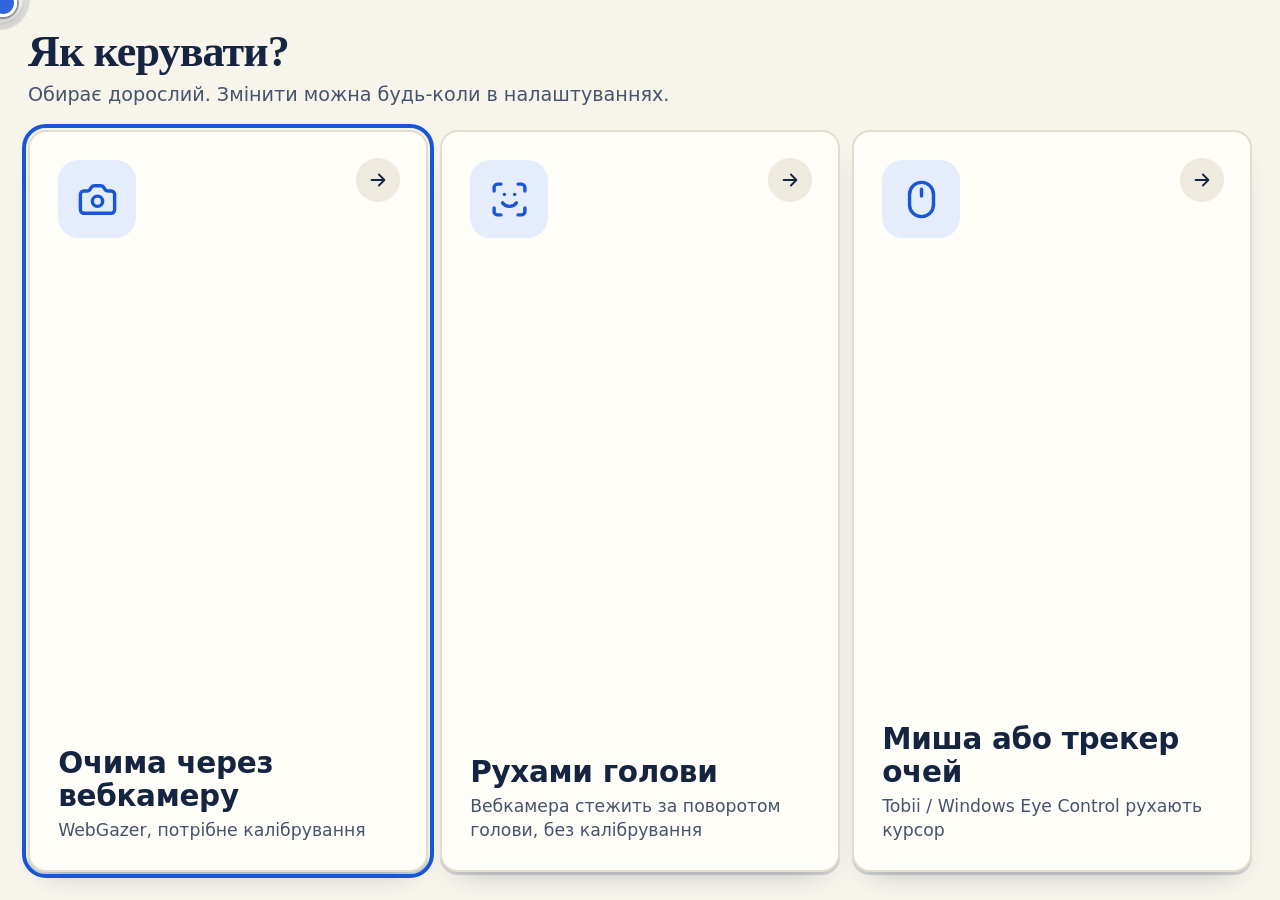
==== commit 68dd93c0: "Add head-pointing mode and research notes New control mode: head rotation moves the pointer, using t" ====
--- a/site/index.html
+++ b/site/index.html
@@ -9,10 +9,10 @@
 <link rel="stylesheet" href="css/flowchart.css?v=20261105c">
 <link rel="stylesheet" href="css/modals.css?v=20261105c">
 <link rel="stylesheet" href="css/tetris.css?v=20261105c">
-<link rel="stylesheet" href="css/reader.css?v=20261105c">
+<link rel="stylesheet" href="css/reader.css?v=20261109b">
 <link rel="stylesheet" href="css/browser.css?v=20261105c">
 <link rel="stylesheet" href="css/relax.css?v=20261105c">
-<link rel="stylesheet" href="css/system.css?v=20261105c">
+<link rel="stylesheet" href="css/system.css?v=20261109c">
 <script src="lib/webgazer.js"></script>
 </head>
 <body>
@@ -109,24 +109,29 @@
 
 <!-- Читанка PDF: повноекранний шар. Логіка — js/reader/reader.js -->
 <section id="reader-section" class="hidden" data-layer>
-  <div class="rd-top"><span id="rd-title">Книги</span><span id="rd-page"></span></div>
   <div class="rd-main">
-    <div id="reader-view"><div id="reader-pages"></div></div>
-    <div class="rd-hint" id="rd-hint-top"></div><div class="rd-hint" id="rd-hint-bottom"></div>
-    <div class="rd-hint" id="rd-hint-left"></div><div class="rd-hint" id="rd-hint-right"></div>
+    <button class="rd-scroll-band rd-scroll-up" id="rd-hint-top" type="button" aria-label="Прокрутити вгору" data-gaze-scroll="top"><span class="rd-band-pill"><span class="ui-icon" aria-hidden="true" style="--icon:url(../assets/icons/chevrons-up.svg)"></span><span class="rd-band-label">Вгору</span></span></button>
+    <div class="rd-reading" data-gaze-scroll>
+      <div class="rd-top"><span id="rd-title">Книги</span><span id="rd-page"></span></div>
+      <div id="reader-view" tabindex="0" aria-label="Сторінки PDF"><div id="reader-pages"></div></div>
+      <div class="rd-hint" id="rd-glow-top"></div><div class="rd-hint" id="rd-glow-bottom"></div>
+      <div class="rd-hint" id="rd-hint-left"></div><div class="rd-hint" id="rd-hint-right"></div>
+    </div>
+    <nav class="rd-rail" aria-label="Керування читанням">
+      <button class="tile" id="rd-pause" data-dwell data-dwell-always><span class="tile-icon"><span class="ui-icon" aria-hidden="true" style="--icon:url(../assets/icons/pause.svg)"></span></span><span class="tile-label">Пауза</span></button>
+      <button class="tile" id="rd-exit" data-dwell><span class="tile-icon"><span class="ui-icon" aria-hidden="true" style="--icon:url(../assets/icons/arrow-left.svg)"></span></span><span class="tile-label">Вихід</span></button>
+      <button class="tile" id="rd-library" data-dwell><span class="tile-icon"><span class="ui-icon" aria-hidden="true" style="--icon:url(../assets/icons/library.svg)"></span></span><span class="tile-label">Книги</span></button>
+      <button class="tile" id="rd-prev" data-dwell><span class="tile-icon"><span class="ui-icon" aria-hidden="true" style="--icon:url(../assets/icons/chevrons-up.svg)"></span></span><span class="tile-label">Назад</span></button>
+      <button class="tile" id="rd-next" data-dwell><span class="tile-icon"><span class="ui-icon" aria-hidden="true" style="--icon:url(../assets/icons/chevrons-down.svg)"></span></span><span class="tile-label">Далі</span></button>
+      <button class="tile" id="rd-zoom-out" data-dwell><span class="tile-icon"><span class="ui-icon" aria-hidden="true" style="--icon:url(../assets/icons/zoom-out.svg)"></span></span><span class="tile-label">Менше</span></button>
+      <button class="tile" id="rd-fit" data-dwell><span class="tile-icon"><span class="ui-icon" aria-hidden="true" style="--icon:url(../assets/icons/move-horizontal.svg)"></span></span><span class="tile-label">По ширині</span></button>
+      <button class="tile" id="rd-zoom-in" data-dwell><span class="tile-icon"><span class="ui-icon" aria-hidden="true" style="--icon:url(../assets/icons/zoom-in.svg)"></span></span><span class="tile-label">Більше</span></button>
+      <button class="tile" id="rd-auto" data-dwell><span class="tile-icon"><span class="ui-icon" aria-hidden="true" style="--icon:url(../assets/icons/eye.svg)"></span></span><span class="tile-label">Прокрутка</span></button>
+      <button class="tile" id="rd-theme" data-dwell><span class="tile-icon"><span class="ui-icon" aria-hidden="true" style="--icon:url(../assets/icons/lightbulb.svg)"></span></span><span class="tile-label">Тло</span></button>
+      <button class="tile rd-more" id="rd-more" data-dwell><span class="tile-icon"><span class="ui-icon" aria-hidden="true" style="--icon:url(../assets/icons/ellipsis.svg)"></span></span><span class="tile-label">Ще</span></button>
+    </nav>
+    <button class="rd-scroll-band rd-scroll-down" id="rd-hint-bottom" type="button" aria-label="Прокрутити вниз" data-gaze-scroll="bottom"><span class="rd-band-pill"><span class="ui-icon" aria-hidden="true" style="--icon:url(../assets/icons/chevrons-down.svg)"></span><span class="rd-band-label">Вниз</span></span></button>
   </div>
-  <nav class="rd-bar">
-    <button class="tile" id="rd-exit" data-dwell><span class="tile-icon"><span class="ui-icon" aria-hidden="true" style="--icon:url(../assets/icons/arrow-left.svg)"></span></span><span class="tile-label">Вихід</span></button>
-    <button class="tile" id="rd-library" data-dwell><span class="tile-icon"><span class="ui-icon" aria-hidden="true" style="--icon:url(../assets/icons/library.svg)"></span></span><span class="tile-label">Книги</span></button>
-    <button class="tile" id="rd-zoom-out" data-dwell><span class="tile-icon"><span class="ui-icon" aria-hidden="true" style="--icon:url(../assets/icons/zoom-out.svg)"></span></span><span class="tile-label">Менше</span></button>
-    <button class="tile" id="rd-fit" data-dwell><span class="tile-icon"><span class="ui-icon" aria-hidden="true" style="--icon:url(../assets/icons/move-horizontal.svg)"></span></span><span class="tile-label">По ширині</span></button>
-    <button class="tile" id="rd-zoom-in" data-dwell><span class="tile-icon"><span class="ui-icon" aria-hidden="true" style="--icon:url(../assets/icons/zoom-in.svg)"></span></span><span class="tile-label">Більше</span></button>
-    <button class="tile" id="rd-prev" data-dwell><span class="tile-icon"><span class="ui-icon" aria-hidden="true" style="--icon:url(../assets/icons/chevrons-up.svg)"></span></span><span class="tile-label">Назад</span></button>
-    <button class="tile" id="rd-next" data-dwell><span class="tile-icon"><span class="ui-icon" aria-hidden="true" style="--icon:url(../assets/icons/chevrons-down.svg)"></span></span><span class="tile-label">Далі</span></button>
-    <button class="tile" id="rd-auto" data-dwell><span class="tile-icon"><span class="ui-icon" aria-hidden="true" style="--icon:url(../assets/icons/eye.svg)"></span></span><span class="tile-label">Прокрутка</span></button>
-    <button class="tile rd-more" id="rd-more" data-dwell><span class="tile-icon"><span class="ui-icon" aria-hidden="true" style="--icon:url(../assets/icons/ellipsis.svg)"></span></span><span class="tile-label">Ще</span></button>
-    <button class="tile" id="rd-pause" data-dwell data-dwell-always><span class="tile-icon"><span class="ui-icon" aria-hidden="true" style="--icon:url(../assets/icons/pause.svg)"></span></span><span class="tile-label">Пауза</span></button>
-  </nav>
 </section>
 
 <!-- Браузер: спрощені сторінки дозволених сайтів. Логіка — js/browser/browser.js, сервер — browser.php -->
--- a/site/css/reader.css
+++ b/site/css/reader.css
@@ -1,29 +1,82 @@
 /* PDF reader: the page remains neutral and controls use the same visual language as Home. */
-#reader-section { position: fixed; inset: 0; z-index: 3500; display: flex; flex-direction: column; background: #f7f4ec; color: #152440; }
-.rd-top { display: flex; justify-content: space-between; align-items: center; gap: 16px; padding: 10px 20px; min-height: 52px; color: #152440; font-size: 18px; flex-shrink: 0; }
+#reader-section { position: fixed; inset: 0; z-index: 3500; display: flex; flex-direction: column; background: var(--paper, #f7f4ec); color: var(--ink, #152440); }
+.rd-top { position: relative; display: flex; justify-content: space-between; align-items: center; gap: 16px; padding: 8px 20px; min-height: 48px; color: #152440; font-size: 18px; flex-shrink: 0; }
+/* Reading progress through the whole book: a thin cobalt line under the title. */
+.rd-top::after { content: ''; position: absolute; left: 0; bottom: -1px; height: 3px; width: calc(var(--read-progress, 0) * 100%);
+  background: linear-gradient(90deg, var(--blue, #1856d8), #5b8cf0); border-radius: 0 3px 3px 0; transition: width .25s ease; }
 #rd-title { overflow: hidden; white-space: nowrap; text-overflow: ellipsis; font-weight: 700; }
 #rd-page { color: #34435e; font-weight: 600; white-space: nowrap; }
-.rd-main { position: relative; flex: 1; min-height: 0; }
-#reader-view { position: absolute; inset: 0; overflow: auto; background: #dce3ed; }
+.rd-main { flex: 1; min-height: 0; display: grid; grid-template-columns: minmax(0, 1fr) clamp(96px, 13vw, 176px);
+  grid-template-rows: clamp(48px, 9dvh, 86px) minmax(0, 1fr) clamp(48px, 9dvh, 86px); }
+.rd-reading { position: relative; grid-column: 1; grid-row: 2; min-width: 0; min-height: 0;
+  display: grid; grid-template-columns: minmax(0, 1fr); grid-template-rows: auto minmax(0, 1fr); }
+#reader-view { grid-area: 2 / 1; overflow: auto; background: #dce3ed; transition: background-color .25s ease; }
+#reader-view:focus-visible { outline: 2px solid #1856d8; outline-offset: -2px; }
 #reader-pages { display: flex; flex-direction: column; align-items: center; gap: 16px; padding: 16px 24px; min-width: min-content; }
 .pdf-page { position: relative; flex-shrink: 0; background: #fff; box-shadow: 0 2px 12px rgba(21,36,64,.2); }
 .pdf-page canvas { position: absolute; inset: 0; width: 100%; height: 100%; }
-.rd-hint { position: absolute; pointer-events: none; opacity: 0; transition: opacity .15s; z-index: 2; }
-#rd-hint-top { left: 0; right: 0; top: 0; height: 16%; background: linear-gradient(rgba(24,86,216,.45), transparent); }
-#rd-hint-bottom { left: 0; right: 0; bottom: 0; height: 24%; background: linear-gradient(transparent, rgba(24,86,216,.45)); }
-#rd-hint-left { top: 0; bottom: 0; left: 0; width: 12%; background: linear-gradient(90deg, rgba(24,86,216,.45), transparent); }
-#rd-hint-right { top: 0; bottom: 0; right: 0; width: 12%; background: linear-gradient(270deg, rgba(24,86,216,.45), transparent); }
-.rd-bar { display: grid; grid-template-columns: repeat(9, 1fr); gap: 10px; padding: 10px; height: 120px; flex-shrink: 0; background: #f7f4ec; border-top: 1px solid #dedbd2; }
-.rd-bar .tile { min-width: 0; min-height: 0; padding: 8px; background: #fffdf8; border: 2px solid #ddd8cd; border-radius: 14px; color: #152440; font-size: 17px; }
-.rd-bar .tile-icon { font-size: 28px; }
-.rd-bar .tile-label { text-align: center; line-height: 1.1; }
-.rd-bar .tile:hover, .rd-bar .tile:focus-visible { border-color: #1856d8; }
-.rd-bar .tile.dwell-focus { outline-color: #1856d8; }
-.rd-bar [data-dwell]::after { background: #1856d8; }
-.rd-bar .tile.active { background: #dce8ff; border-color: #1856d8; }
-.rd-bar #rd-pause { background: #152440; color: #fff; border-color: #152440; }
-.rd-bar #rd-pause::after { background: #efb21d; }
-.rd-more { display: none; }
+
+/* Gaze-scroll strips. Idle: quiet paper with a pill label. While the gaze rests on one, cobalt pours in
+   from the screen edge, a gold meter counts down the onset delay and the glow spills onto the text
+   (.rd-hint below), so the direction of travel is obvious before anything moves. */
+.rd-scroll-band { position: relative; isolation: isolate; overflow: hidden; grid-column: 1 / -1; min-width: 0; display: grid; place-items: center;
+  padding: 0; border: 0; color: var(--ink, #152440); background: var(--paper-2, #efeadf);
+  font: 700 clamp(15px, 1.7vw, 20px)/1 var(--font-ui, system-ui, sans-serif); cursor: pointer; touch-action: manipulation; }
+.rd-scroll-up { grid-row: 1; box-shadow: inset 0 -1px 0 var(--line, #e3ddd0); }
+.rd-scroll-down { grid-row: 3; box-shadow: inset 0 1px 0 var(--line, #e3ddd0); }
+.rd-scroll-band::before { content: ''; position: absolute; inset: 0; z-index: -1; opacity: var(--scroll-progress, 0); transition: opacity .18s ease; }
+.rd-scroll-up::before { background: linear-gradient(rgba(24, 86, 216, .92), rgba(24, 86, 216, .5)); }
+.rd-scroll-down::before { background: linear-gradient(rgba(24, 86, 216, .5), rgba(24, 86, 216, .92)); }
+.rd-scroll-band::after { content: ''; position: absolute; left: 0; right: 0; height: 5px; background: var(--gold, #efb21d);
+  transform: scaleX(var(--scroll-progress, 0)); transition: transform .12s linear; }
+.rd-scroll-up::after { bottom: 0; }
+.rd-scroll-down::after { top: 0; }
+.rd-band-pill { display: inline-flex; align-items: center; gap: .5em; padding: .5em 1.1em .5em .9em; border-radius: 999px;
+  background: var(--card, #fffdf8); border: 1px solid var(--line, #e3ddd0); box-shadow: 0 2px 0 var(--lip, rgba(21,36,64,.16));
+  transition: transform .18s ease, opacity .18s ease; }
+.rd-band-pill .ui-icon { font-size: 1.25em; color: var(--blue, #1856d8); }
+.rd-scroll-band:hover .rd-band-pill, .rd-scroll-band:focus-visible .rd-band-pill { border-color: var(--blue, #1856d8); }
+.rd-scroll-band:focus-visible { outline: 3px solid var(--blue, #1856d8); outline-offset: -3px; }
+.rd-scroll-band.scrolling .rd-band-pill { transform: scale(1.05); }
+.rd-scroll-up.scrolling .ui-icon { animation: rd-nudge-up .9s ease-in-out infinite; }
+.rd-scroll-down.scrolling .ui-icon { animation: rd-nudge-down .9s ease-in-out infinite; }
+@keyframes rd-nudge-up { 50% { transform: translateY(-4px); } }
+@keyframes rd-nudge-down { 50% { transform: translateY(4px); } }
+/* Nothing left to scroll in this direction: the strip says so instead of looking broken. */
+.rd-scroll-band.at-end { cursor: default; }
+.rd-scroll-band.at-end .rd-band-pill { opacity: .55; box-shadow: none; padding-left: 1.1em; }
+.rd-scroll-band.at-end .ui-icon { display: none; }
+
+.rd-hint { grid-area: 2 / 1; pointer-events: none; opacity: 0; transition: opacity .18s ease; z-index: 2; }
+#rd-glow-top { align-self: start; height: 30%; background: linear-gradient(rgba(24,86,216,.5), rgba(24,86,216,.16) 45%, transparent); }
+#rd-glow-bottom { align-self: end; height: 30%; background: linear-gradient(transparent, rgba(24,86,216,.16) 55%, rgba(24,86,216,.5)); }
+#rd-hint-left { justify-self: start; width: 12%; background: linear-gradient(90deg, rgba(24,86,216,.45), transparent); }
+#rd-hint-right { justify-self: end; width: 12%; background: linear-gradient(270deg, rgba(24,86,216,.45), transparent); }
+
+.rd-rail { grid-column: 2; grid-row: 2; display: grid; grid-auto-rows: minmax(0, 1fr);
+  gap: 8px; min-height: 0; padding: 8px; border-left: 1px solid var(--line, #dedbd2);
+  background: linear-gradient(180deg, var(--card, #fffdf8), var(--paper-2, #efeadf)); }
+.rd-rail .tile { min-width: 0; min-height: 0; padding: 4px; gap: 4px; background: #fffdf8; border: 2px solid var(--line, #ddd8cd); border-radius: 16px; color: #152440; font-size: clamp(12px, 1.5vw, 17px); }
+.rd-rail .tile-icon { font-size: clamp(18px, 2.1vw, 28px); color: var(--blue, #1856d8); }
+.rd-rail .tile-label { text-align: center; line-height: 1.08; overflow-wrap: anywhere; }
+.rd-rail .tile:hover, .rd-rail .tile:focus-visible { border-color: #1856d8; }
+.rd-rail .tile.dwell-focus { outline-color: #1856d8; }
+.rd-rail [data-dwell]::after { background: #1856d8; }
+.rd-rail .tile.active { background: #dce8ff; border-color: #1856d8; }
+.rd-rail #rd-pause { background: #152440; color: #fff; border-color: #152440; }
+.rd-rail #rd-pause .tile-icon { color: var(--gold, #efb21d); }
+.rd-rail #rd-pause::after { background: #efb21d; }
+.rd-rail #rd-more { background: transparent; border-style: dashed; border-color: var(--line-strong, #c9c1ae); box-shadow: none; }
+.rd-rail:not(.more) :is(#rd-zoom-out, #rd-fit, #rd-zoom-in, #rd-auto, #rd-theme),
+.rd-rail.more :is(#rd-exit, #rd-library, #rd-prev, #rd-next) { display: none; }
+
+/* Page backgrounds. Warm cuts glare on white textbook scans; dark inverts the page for light-sensitive readers. */
+#reader-section[data-theme="sepia"] .pdf-page::after { content: ''; position: absolute; inset: 0; border-radius: inherit;
+  background: #f1e0bb; mix-blend-mode: multiply; pointer-events: none; }
+#reader-section[data-theme="sepia"] #reader-view { background: #e6dcc6; }
+#reader-section[data-theme="dark"] #reader-view { background: #0e131c; }
+#reader-section[data-theme="dark"] .pdf-page { background: #000; box-shadow: 0 0 0 1px rgba(255,255,255,.08); }
+#reader-section[data-theme="dark"] .pdf-page canvas { filter: invert(1) hue-rotate(180deg) brightness(.9) contrast(.94); }
 
 /* The library always presents a finite page of large targets with gaze-accessible navigation. */
 #modal-layer > .modal.library { padding: clamp(12px, 2vw, 28px); background: #f7f4ec; color: #152440; }
@@ -48,22 +101,9 @@
 .library-tools .tile-sub { margin: 3px 0 0; font-size: 13px; }
 .library-tools .library-exit { background: #152440; color: #fff; border-color: #152440; }
 .library-tools .library-exit::after { background: #efb21d; }
-@media (max-width: 1050px) {
-  .rd-bar { grid-template-columns: minmax(0, 1fr) repeat(3, minmax(0, .9fr)) minmax(0, 1.35fr); height: 106px; gap: 8px; padding: 8px; }
-  .rd-bar .tile { padding: 4px; gap: 2px; }
-  .rd-bar .tile-label { font-size: clamp(13px, 1.7vw, 17px); overflow-wrap: anywhere; }
-  .rd-bar .tile-icon { font-size: 26px; }
-  .rd-more { display: flex; }
-  .rd-bar #rd-library, .rd-bar #rd-zoom-out, .rd-bar #rd-fit, .rd-bar #rd-zoom-in, .rd-bar #rd-auto { display: none; }
-  .rd-bar.more { grid-template-columns: repeat(4, minmax(0, 1fr)); grid-template-rows: 1fr 1fr; height: min(220px, 32vh); }
-  .rd-bar.more #rd-library, .rd-bar.more #rd-zoom-out, .rd-bar.more #rd-fit, .rd-bar.more #rd-zoom-in, .rd-bar.more #rd-auto { display: flex; }
-  .rd-bar.more #rd-exit, .rd-bar.more #rd-prev, .rd-bar.more #rd-next { display: none; }
-}
 @media (max-width: 600px) {
-  .rd-top { min-height: 44px; padding: 7px 12px; font-size: 15px; }
-  .rd-bar { height: 92px; gap: 6px; padding: 6px; }
-  .rd-bar .tile-icon { font-size: 22px; }
-  .rd-bar .tile-label { font-size: 13px; }
+  .rd-top { min-height: 40px; padding: 5px 10px; font-size: 14px; }
+  .rd-rail { gap: 4px; padding: 4px; }
   #modal-layer > .modal.library { padding: 12px; }
   .library .modal-body { gap: 8px; }
   .library-books { gap: 8px; }
@@ -72,4 +112,15 @@
   .library-tools .tile { padding: 6px; }
   .library .tile-sub { margin-top: 4px; font-size: 13px; }
 }
-@media (prefers-reduced-motion: reduce) { .rd-hint { transition: none; } }
+@media (max-height: 500px) {
+  .rd-top { min-height: 34px; padding-block: 3px; }
+  .rd-main { grid-template-columns: minmax(0, 1fr) clamp(140px, 26vw, 240px);
+    grid-template-rows: 42px minmax(0, 1fr) 42px; }
+  .rd-rail { grid-template-columns: repeat(2, minmax(0, 1fr)); }
+  .rd-rail .tile-icon { display: none; }
+}
+@media (prefers-reduced-motion: reduce) {
+  .rd-hint, .rd-top::after, .rd-scroll-band::before, .rd-band-pill, #reader-view { transition: none; }
+  .rd-scroll-band.scrolling .ui-icon { animation: none; }
+  .rd-scroll-band.scrolling .rd-band-pill { transform: none; }
+}
--- a/site/css/system.css
+++ b/site/css/system.css
@@ -191,3 +191,20 @@
   .tile, .home-arrow, .choice .grid .tile::before { transition: none; }
   .dwell-fired, .tile.dwell-focus { animation: none !important; transform: none !important; }
 }
+
+/* ---------- Head-pointing centring screen ---------- */
+.head-centre { position: fixed; inset: 0; z-index: 10005; display: flex; flex-direction: column; align-items: center; justify-content: center;
+  gap: clamp(10px, 2vh, 20px); padding: 24px; text-align: center; background: rgba(247, 244, 236, .96); color: var(--ink, #152440); }
+.head-centre-ring { --p: 0; position: relative; display: grid; place-items: center; width: clamp(120px, 22vh, 190px); aspect-ratio: 1; border-radius: 50%;
+  background: conic-gradient(var(--blue, #1856d8) calc(var(--p) * 360deg), var(--line, #e3ddd0) 0); transition: background .1s linear; }
+.head-centre-ring::before { content: ''; position: absolute; inset: 9px; border-radius: 50%; background: var(--card, #fffdf8); }
+.head-centre-face { position: relative; width: 46%; aspect-ratio: 1; background: var(--blue, #1856d8);
+  -webkit-mask: url(../assets/icons/scan-face.svg) center / contain no-repeat; mask: url(../assets/icons/scan-face.svg) center / contain no-repeat; }
+.head-centre-title { margin: 0; font: 700 clamp(24px, 3.4vw, 40px)/1.12 var(--font-display, Georgia, serif); letter-spacing: -.02em; }
+.head-centre-msg { margin: 0; min-height: 1.4em; color: var(--ink-2, #46536c); font-size: clamp(16px, 1.8vw, 22px); }
+.head-centre-cancel { margin-top: 8px; padding: 10px 18px; border: 2px dashed var(--line-strong, #c9c1ae); border-radius: 12px; background: transparent;
+  color: var(--ink-2, #46536c); font: 600 16px var(--font-ui, system-ui, sans-serif); cursor: pointer; }
+.head-centre-cancel:hover, .head-centre-cancel:focus-visible { border-color: var(--blue, #1856d8); color: var(--ink, #152440); outline: none; }
+.head-centre.done .head-centre-ring { background: var(--green, #1f7a4f); }
+.head-centre.done .head-centre-face { background: var(--green, #1f7a4f); -webkit-mask-image: url(../assets/icons/check.svg); mask-image: url(../assets/icons/check.svg); }
+.head-centre.done .head-centre-cancel { visibility: hidden; }
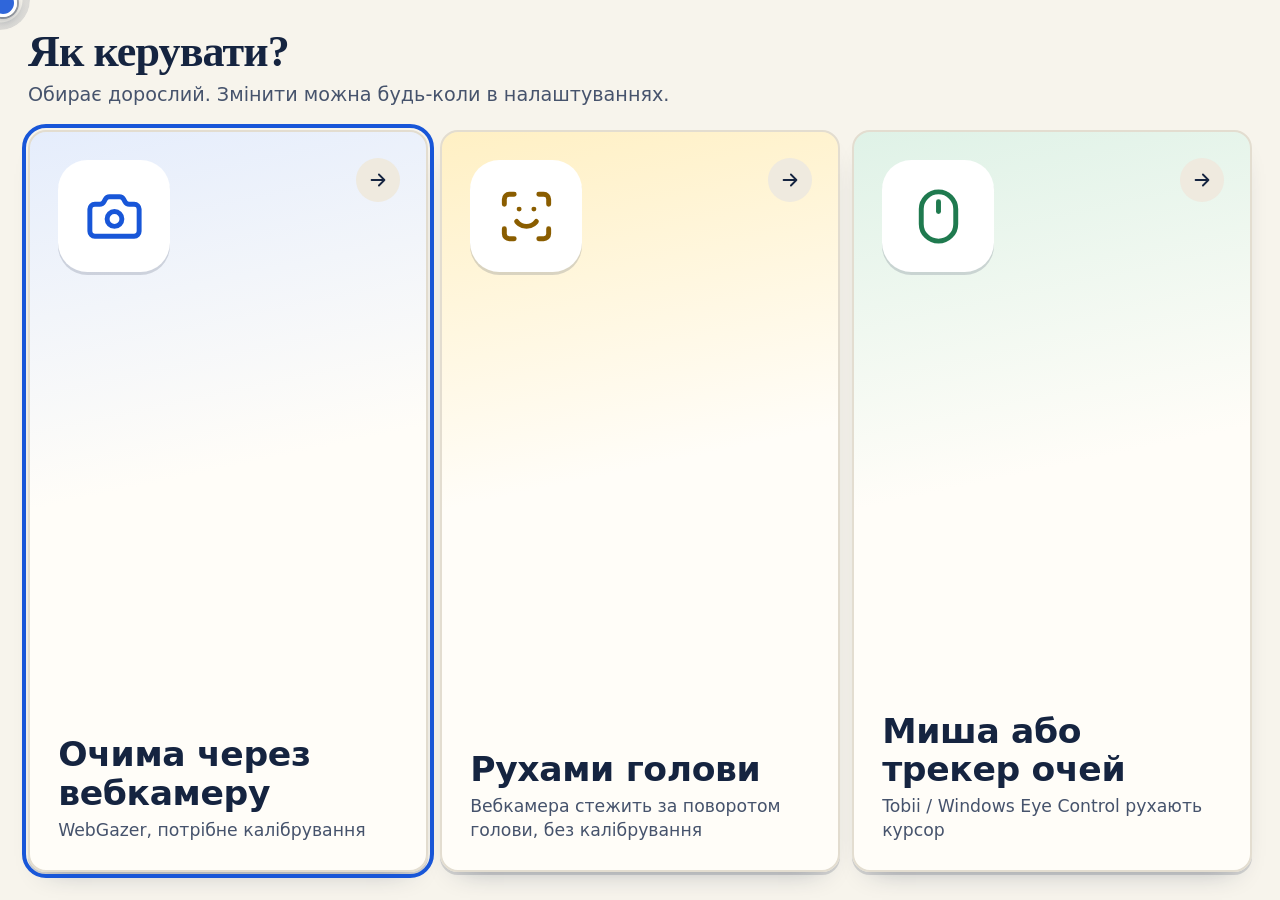
==== commit d4bf4244: "Stop calibration with eyes closed for 3 s; polish calibration, pause and dialogs Eyes-closed stop - " ====
--- a/site/index.html
+++ b/site/index.html
@@ -4,15 +4,17 @@
 <meta charset="UTF-8">
 <meta name="viewport" content="width=device-width, initial-scale=1">
 <title>UAIT Eye — керування комп’ютером очима</title>
-<link rel="stylesheet" href="css/base.css?v=20261105c">
-<link rel="stylesheet" href="css/home.css?v=20261105c">
-<link rel="stylesheet" href="css/flowchart.css?v=20261105c">
-<link rel="stylesheet" href="css/modals.css?v=20261105c">
-<link rel="stylesheet" href="css/tetris.css?v=20261105c">
-<link rel="stylesheet" href="css/reader.css?v=20261109b">
-<link rel="stylesheet" href="css/browser.css?v=20261105c">
-<link rel="stylesheet" href="css/relax.css?v=20261105c">
-<link rel="stylesheet" href="css/system.css?v=20261109c">
+<link rel="icon" type="image/svg+xml" href="assets/icons/favicon.svg">
+<meta name="theme-color" content="#f7f4ec">
+<link rel="stylesheet" href="css/base.css?v=20261112a">
+<link rel="stylesheet" href="css/home.css?v=20261112a">
+<link rel="stylesheet" href="css/flowchart.css?v=20261112a">
+<link rel="stylesheet" href="css/modals.css?v=20261112a">
+<link rel="stylesheet" href="css/tetris.css?v=20261112a">
+<link rel="stylesheet" href="css/reader.css?v=20261112a">
+<link rel="stylesheet" href="css/browser.css?v=20261112a">
+<link rel="stylesheet" href="css/relax.css?v=20261112a">
+<link rel="stylesheet" href="css/system.css?v=20261112a">
 <script src="lib/webgazer.js"></script>
 </head>
 <body>
--- a/site/css/system.css
+++ b/site/css/system.css
@@ -207,4 +207,131 @@
 .head-centre-cancel:hover, .head-centre-cancel:focus-visible { border-color: var(--blue, #1856d8); color: var(--ink, #152440); outline: none; }
 .head-centre.done .head-centre-ring { background: var(--green, #1f7a4f); }
 .head-centre.done .head-centre-face { background: var(--green, #1f7a4f); -webkit-mask-image: url(../assets/icons/check.svg); mask-image: url(../assets/icons/check.svg); }
-.head-centre.done .head-centre-cancel { visibility: hidden; }
+.head-centre-note { margin: 0; color: var(--ink-2, #46536c); font-size: clamp(14px, 1.4vw, 17px); }
+.head-centre.done :is(.head-centre-cancel, .head-centre-note) { visibility: hidden; }
+
+/* ---------- Motion: screens, dialogs and toasts arrive instead of popping in ---------- */
+@keyframes ui-rise { from { opacity: 0; transform: translateY(10px); } }
+@keyframes ui-fade { from { opacity: 0; } }
+#modal-layer > .modal { animation: ui-fade .18s ease; }
+#modal-layer > .modal > .modal-body { animation: ui-rise .26s cubic-bezier(.2, .7, .3, 1); }
+:is(#tetris-section, #reader-section, #browser-section, #relax-section):not(.hidden) { animation: ui-fade .2s ease; }
+/* Animate containers, never the tiles themselves: a tile's own animation slot belongs to dwell feedback. */
+#home-section:not(.hidden) :is(.home-intro, .home-grid, .home-breaks, .home-bar) { animation: ui-rise .42s cubic-bezier(.2, .7, .3, 1) both; }
+#home-section:not(.hidden) .home-grid { animation-delay: .05s; }
+#home-section:not(.hidden) .home-breaks { animation-delay: .11s; }
+#home-section:not(.hidden) .home-bar { animation-delay: .16s; }
+#toast:not([hidden]) { animation: toast-in .24s cubic-bezier(.2, .7, .3, 1); }
+@keyframes toast-in { from { opacity: 0; transform: translateY(-12px); } }
+/* Centred with auto margins rather than left:50%, so a long message can use the full width on phones. */
+#toast { left: 16px; right: 16px; width: fit-content; margin-inline: auto; transform: none; top: clamp(16px, 4vh, 40px); max-width: min(760px, calc(100vw - 32px)); padding: 14px 22px; font-size: clamp(16px, 1.6vw, 20px); line-height: 1.35; }
+
+/* ---------- Pause: an unmistakable gold frame, so nobody wonders why buttons stopped reacting ---------- */
+body.paused::before { content: ''; position: fixed; inset: 0; z-index: 10003; pointer-events: none; box-shadow: inset 0 0 0 6px var(--gold); }
+body.paused::after { content: 'Пауза — погляд нічого не натискає'; position: fixed; left: 50%; top: 0; transform: translateX(-50%); z-index: 10003;
+  padding: 7px 20px 9px; border-radius: 0 0 16px 16px; background: var(--gold); color: var(--ink); font: 700 15px/1.2 var(--font-ui);
+  white-space: nowrap; pointer-events: none; box-shadow: 0 8px 18px -10px rgba(21, 36, 64, .6); }
+body.paused [data-dwell]:not([data-dwell-always]) { opacity: .45; }
+
+/* ---------- Algorithms toolbar: columns follow the visible buttons, labels never break mid-word ---------- */
+#toolbar { grid-template-columns: none; grid-auto-flow: column; grid-auto-columns: minmax(0, 1fr); }
+#toolbar .tool .tile-label { max-width: 100%; overflow: hidden; text-overflow: ellipsis; white-space: nowrap; overflow-wrap: normal; font-size: clamp(13px, 1.12vw, 18px); }
+#toolbar .spacer { grid-column: span 2; }
+@media (max-width: 1000px) {
+  #toolbar { grid-template-columns: repeat(4, minmax(0, 1fr)); grid-auto-flow: row; }
+  #toolbar .spacer { grid-column: auto; }
+  #toolbar .tool .tile-label { font-size: 14px; }
+}
+.fc-empty-hint { position: sticky; left: 0; width: min(420px, 100%); margin: 28px auto 0; padding: 16px 20px; border-radius: 18px; text-align: center;
+  background: var(--blue-wash); border: 1px dashed #9db8ee; color: var(--ink); font-size: 17px; line-height: 1.45; }
+.fc-empty-hint b { display: block; font: 700 21px/1.2 var(--font-display); margin-bottom: 4px; }
+#main .fc-slot span { width: 54px; height: 54px; box-shadow: 0 2px 0 var(--lip); transition: transform .15s ease, background-color .15s ease; }
+#main .fc-slot.dwell-focus span, #main .fc-slot:hover span { transform: scale(1.12); background: var(--blue-wash); }
+
+/* ---------- Choice dialogs with one row of options (mode chooser): a larger pictogram fills the tall tile ---------- */
+.choice-row .grid .tile:not(.cancel) { background: linear-gradient(168deg, var(--blue-wash) 0, var(--card) 46%); }
+.choice-row .grid .tile:nth-child(2):not(.cancel) { background: linear-gradient(168deg, var(--gold-wash) 0, var(--card) 46%); }
+.choice-row .grid .tile:nth-child(3):not(.cancel) { background: linear-gradient(168deg, #dff2e7 0, var(--card) 46%); }
+.choice-row .grid .tile .tile-icon { font-size: clamp(34px, 4.6vw, 64px); background: #fff; box-shadow: 0 3px 0 var(--lip); }
+.choice-row .grid .tile:nth-child(2) .tile-icon { color: #8a5d00; }
+.choice-row .grid .tile:nth-child(3) .tile-icon { color: var(--green); }
+.choice-row .grid .tile .tile-label { font-size: clamp(22px, 2.7vw, 38px); }
+
+/* ---------- Reader: a page that is still rendering says so instead of showing a blank sheet ---------- */
+.pdf-page::before { content: 'Сторінка ' attr(data-page); position: absolute; inset: 0; display: grid; place-items: start center; padding-top: min(24vh, 200px);
+  color: #9aa6ba; font: 600 clamp(16px, 1.6vw, 22px) var(--font-ui); border-radius: inherit;
+  background: linear-gradient(100deg, transparent 30%, rgba(21, 36, 64, .05) 50%, transparent 70%) 0 0 / 250% 100%; animation: page-wait 1.6s linear infinite; }
+.pdf-page:has(canvas)::before { content: none; }
+@keyframes page-wait { from { background-position: 120% 0; } to { background-position: -120% 0; } }
+#reader-section[data-theme="dark"] .pdf-page::before { color: #5d6b84; }
+
+/* ---------- Calibration result ---------- */
+#modal-layer > .calib-report { padding: clamp(14px, 2.5vw, 30px); gap: 6px; }
+.calib-report .modal-body { gap: clamp(10px, 1.6vh, 18px); min-height: 0; }
+.cr-main { flex: 1; min-height: 0; display: grid; grid-template-columns: minmax(0, 1.15fr) minmax(0, 1fr); gap: clamp(12px, 1.8vw, 26px); }
+.cr-left { min-width: 0; min-height: 0; display: flex; flex-direction: column; gap: clamp(8px, 1.4vh, 16px); }
+.cr-grade { --tone: var(--green); --wash: #e2f3e9; display: flex; align-items: center; gap: clamp(12px, 1.6vw, 22px);
+  padding: clamp(12px, 1.8vw, 24px); border-radius: 22px; background: linear-gradient(120deg, var(--wash), var(--card) 85%); border: 1px solid var(--line); }
+.cr-grade.ok { --tone: #a26a00; --wash: var(--gold-wash); }
+.cr-grade.poor { --tone: var(--red); --wash: #fbe7e5; }
+.cr-grade-badge { flex-shrink: 0; width: clamp(54px, 6.4vw, 88px); aspect-ratio: 1; border-radius: 50%; background: var(--tone); box-shadow: 0 0 0 7px color-mix(in srgb, var(--tone) 18%, transparent); position: relative; }
+.cr-grade-badge::after { content: ''; position: absolute; inset: 24%; background: #fff; -webkit-mask: url(../assets/icons/check.svg) center / contain no-repeat; mask: url(../assets/icons/check.svg) center / contain no-repeat; }
+.cr-grade.ok .cr-grade-badge::after { -webkit-mask-image: url(../assets/icons/target.svg); mask-image: url(../assets/icons/target.svg); }
+.cr-grade.poor .cr-grade-badge::after { -webkit-mask-image: url(../assets/icons/refresh-cw.svg); mask-image: url(../assets/icons/refresh-cw.svg); }
+.cr-grade-title { margin: 0; font: 700 clamp(24px, 3.2vw, 44px)/1.08 var(--font-display); letter-spacing: -.02em; color: var(--tone); }
+.cr-grade-text { margin: 6px 0 0; font-size: clamp(15px, 1.5vw, 20px); line-height: 1.4; color: var(--ink-2); }
+.cr-stats { flex: 1; min-height: 0; display: grid; grid-template-columns: 1fr 1fr; grid-auto-rows: minmax(0, 1fr); gap: clamp(8px, 1vw, 14px); }
+.cr-stat { min-width: 0; display: flex; flex-direction: column; justify-content: center; gap: 2px; padding: clamp(8px, 1.2vw, 18px) clamp(12px, 1.5vw, 20px);
+  border-radius: 18px; background: var(--card); border: 1px solid var(--line); box-shadow: var(--drop); }
+.cr-stat-label { font-size: clamp(12px, 1.1vw, 15px); font-weight: 700; letter-spacing: .06em; text-transform: uppercase; color: var(--ink-2); }
+.cr-stat-value { font-size: clamp(26px, 3.2vw, 46px); font-weight: 800; letter-spacing: -.02em; line-height: 1.05; font-variant-numeric: tabular-nums; }
+.cr-stat-sub { font-size: clamp(12px, 1.1vw, 15px); color: var(--ink-2); }
+.cr-facts { margin: 0; font-size: clamp(13px, 1.2vw, 16px); color: var(--ink-2); }
+.cr-map { margin: 0; min-width: 0; min-height: 0; display: flex; flex-direction: column; gap: 8px; padding: clamp(10px, 1.4vw, 18px); border-radius: 22px; background: var(--paper-2); border: 1px solid var(--line); }
+.cr-map-svg { flex: 1; min-height: 0; width: 100%; }
+.cr-map-screen { fill: var(--card); stroke: var(--line-strong); stroke-width: 4; }
+.cr-map-miss { fill-opacity: .16; stroke-width: 3; }
+.cr-map-miss.good, .cr-map-dot.good { fill: #2f9a65; stroke: #2f9a65; }
+.cr-map-miss.ok, .cr-map-dot.ok { fill: #d39a12; stroke: #d39a12; }
+.cr-map-miss.poor, .cr-map-dot.poor { fill: #c9504c; stroke: #c9504c; }
+.cr-map figcaption { font-size: clamp(12px, 1.1vw, 15px); line-height: 1.35; color: var(--ink-2); }
+.cr-actions { flex: 0 0 clamp(96px, 22vh, 190px); display: grid; grid-template-columns: 1.5fr 1fr; gap: clamp(10px, 1.4vw, 20px); }
+#modal-layer > .calib-report .cr-actions .tile { min-width: 0; min-height: 0; flex-direction: row; justify-content: flex-start; gap: clamp(12px, 1.6vw, 22px); text-align: left;
+  padding: clamp(12px, 2vw, 28px); background: var(--card); border: 2px solid var(--line); color: var(--ink); }
+.cr-actions .tile .tile-icon { display: grid; place-items: center; flex-shrink: 0; width: 1.9em; height: 1.9em; border-radius: .5em; background: var(--blue-wash); color: var(--blue); font-size: clamp(26px, 3vw, 40px); }
+.cr-actions .tile .tile-label { font-size: clamp(22px, 2.6vw, 36px); font-weight: 700; }
+.cr-actions .tile .tile-sub { display: none; }
+#modal-layer > .calib-report .cr-actions .tile.primary { background: var(--blue); border-color: var(--blue); color: #fff; --dwell-wash: rgba(255, 255, 255, .18); --lip: rgba(0, 0, 0, .28); }
+.cr-actions .tile.primary .tile-icon { background: rgba(255, 255, 255, .18); color: #fff; }
+#modal-layer > .calib-report [data-dwell]::after { background: var(--gold); }
+@media (max-width: 760px) {
+  .cr-main { grid-template-columns: 1fr; grid-template-rows: auto minmax(0, 1fr); }
+  .cr-map figcaption, .cr-facts, .cr-stat-sub { display: none; }
+  .cr-stats { grid-template-columns: repeat(4, minmax(0, 1fr)); }
+  .cr-stat-label { font-size: 10px; letter-spacing: 0; }
+  .cr-stat-value { font-size: 22px; }
+  .cr-actions { flex-basis: 88px; grid-template-columns: 1.2fr 1fr; }
+  .cr-actions .tile .tile-icon { display: none; }
+  #modal-layer > .calib-report .cr-actions .tile { justify-content: center; text-align: center; padding: 8px; }
+  .cr-actions .tile .tile-label { font-size: 21px; }
+}
+@media (max-height: 620px) { .cr-grade-text, .cr-facts, .cr-map figcaption { display: none; } }
+
+@media (prefers-reduced-motion: reduce) {
+  #modal-layer > .modal, #modal-layer > .modal > .modal-body, #toast:not([hidden]), .pdf-page::before,
+  :is(#tetris-section, #reader-section, #browser-section, #relax-section):not(.hidden),
+  #home-section:not(.hidden) :is(.home-intro, .home-grid, .home-breaks, .home-bar) { animation: none; }
+  #main .fc-slot span { transition: none; }
+}
+
+/* ---------- Eye test: same paper language as the rest of the settings ---------- */
+#modal-layer > .eye-test { gap: 10px; }
+.eye-state { font: 700 clamp(26px, 3.4vw, 44px)/1.15 var(--font-display); letter-spacing: -.02em; }
+.eye-bar { height: clamp(44px, 8vh, 70px); border-radius: 999px; background: var(--paper-2); border: 2px solid var(--line-strong); box-shadow: inset 0 2px 6px rgba(21, 36, 64, .12); }
+.eye-fill { background: linear-gradient(90deg, #2f9a65, #57c08a); border-radius: 999px; }
+.eye-fill.closed { background: var(--gold); }
+.eye-mark { width: 3px; background: var(--red); }
+.eye-stats { padding: clamp(12px, 2vw, 26px); border-radius: 22px; background: var(--card); border: 1px solid var(--line); box-shadow: var(--drop); font-size: clamp(18px, 2.2vw, 28px); }
+.eye-stats b { color: var(--blue); font-variant-numeric: tabular-nums; }
+#modal-layer > .eye-test .eye-target { background: var(--blue-wash); border: 2px dashed #9db8ee; color: var(--ink); }
+#modal-layer > .eye-test .eye-close { background: var(--ink); color: #fff; border-color: var(--ink); --dwell-wash: rgba(255, 255, 255, .16); }
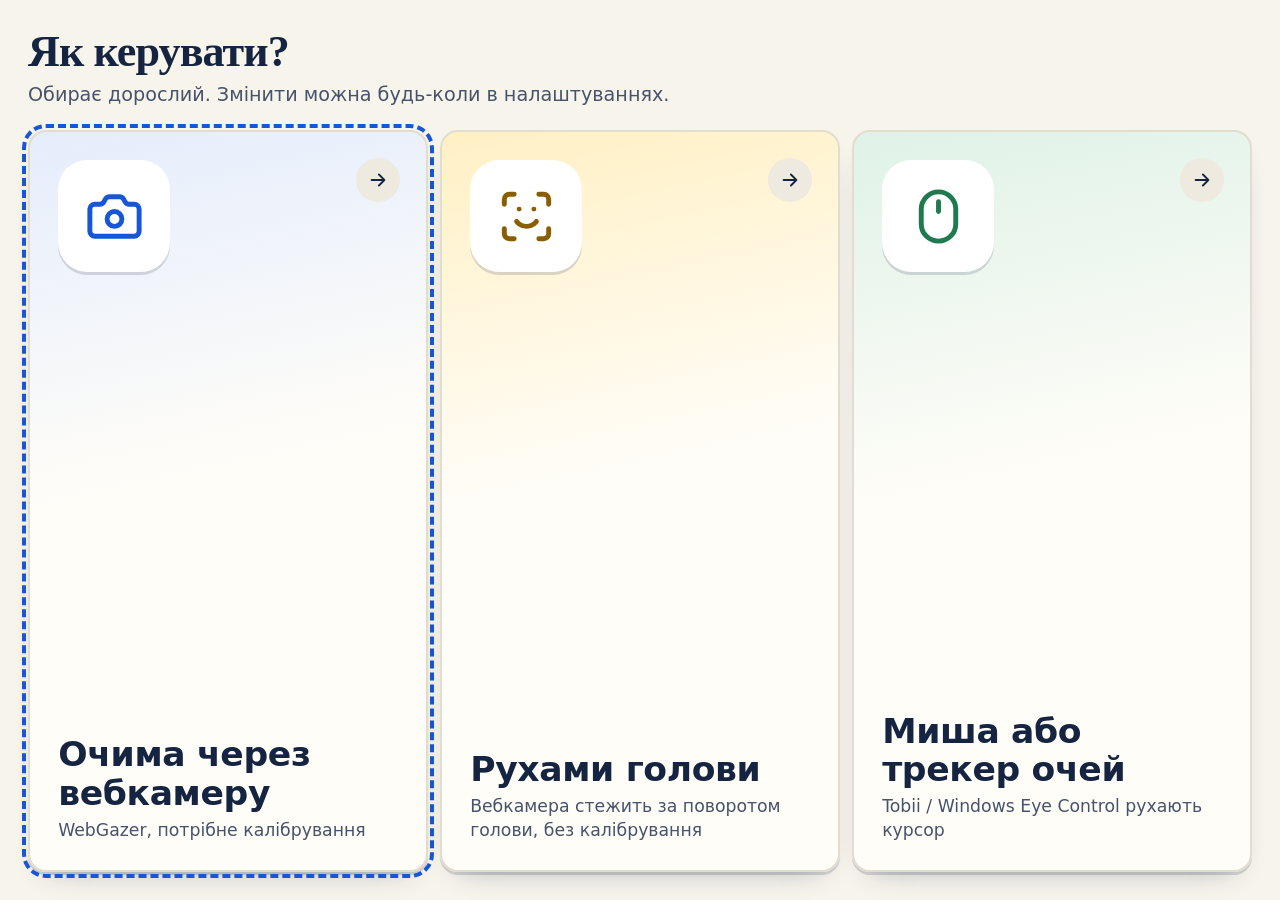
==== commit 2af74ed1: "Add flickering white-cross glint mode; fix reader position loss and short-screen layouts White cross" ====
--- a/site/index.html
+++ b/site/index.html
@@ -6,21 +6,21 @@
 <title>UAIT Eye — керування комп’ютером очима</title>
 <link rel="icon" type="image/svg+xml" href="assets/icons/favicon.svg">
 <meta name="theme-color" content="#f7f4ec">
-<link rel="stylesheet" href="css/base.css?v=20261112a">
-<link rel="stylesheet" href="css/home.css?v=20261112a">
-<link rel="stylesheet" href="css/flowchart.css?v=20261112a">
-<link rel="stylesheet" href="css/modals.css?v=20261112a">
-<link rel="stylesheet" href="css/tetris.css?v=20261112a">
-<link rel="stylesheet" href="css/reader.css?v=20261112a">
-<link rel="stylesheet" href="css/browser.css?v=20261112a">
-<link rel="stylesheet" href="css/relax.css?v=20261112a">
-<link rel="stylesheet" href="css/system.css?v=20261112a">
+<link rel="stylesheet" href="css/base.css?v=20261119a">
+<link rel="stylesheet" href="css/home.css?v=20261119a">
+<link rel="stylesheet" href="css/flowchart.css?v=20261119a">
+<link rel="stylesheet" href="css/modals.css?v=20261119a">
+<link rel="stylesheet" href="css/tetris.css?v=20261119a">
+<link rel="stylesheet" href="css/reader.css?v=20261119a">
+<link rel="stylesheet" href="css/browser.css?v=20261119a">
+<link rel="stylesheet" href="css/relax.css?v=20261119a">
+<link rel="stylesheet" href="css/system.css?v=20261119a">
 <script src="lib/webgazer.js"></script>
 </head>
 <body>
 <header id="toolbar">
   <button class="tile tool home" id="btn-home" data-dwell><span class="tile-icon"><span class="ui-icon" aria-hidden="true" style="--icon:url(../assets/icons/house.svg)"></span></span><span class="tile-label">Меню</span></button>
-  <button class="tile tool pause" id="btn-pause" data-dwell data-dwell-always><span class="tile-icon"><span class="ui-icon" aria-hidden="true" style="--icon:url(../assets/icons/eye.svg)"></span></span><span class="tile-label">Пауза</span></button>
+  <button class="tile tool pause" id="btn-pause" data-dwell data-dwell-always><span class="tile-icon"><span class="ui-icon" aria-hidden="true" style="--icon:url(../assets/icons/pause.svg)"></span></span><span class="tile-label">Пауза</span></button>
   <button class="tile tool run" id="btn-run" data-dwell><span class="tile-icon"><span class="ui-icon" aria-hidden="true" style="--icon:url(../assets/icons/play.svg)"></span></span><span class="tile-label">Запуск</span></button>
   <button class="tile tool" id="btn-step" data-dwell><span class="tile-icon"><span class="ui-icon" aria-hidden="true" style="--icon:url(../assets/icons/footprints.svg)"></span></span><span class="tile-label">Крок</span></button>
   <button class="tile tool stop" id="btn-stop" data-dwell><span class="tile-icon"><span class="ui-icon" aria-hidden="true" style="--icon:url(../assets/icons/square.svg)"></span></span><span class="tile-label">Стоп</span></button>
@@ -85,7 +85,10 @@
 
 <!-- Тетріс: відпочинок для очей. Повний екран, лише великі зони погляду. -->
 <section id="tetris-section" class="hidden" data-layer>
-  <button class="tile tz tz-left" id="tz-left" aria-label="Рухати фігуру ліворуч" data-dwell data-dwell-repeat><span class="tile-icon"><span class="ui-icon" aria-hidden="true" style="--icon:url(../assets/icons/arrow-left.svg)"></span></span></button>
+  <div class="tz-left-col">
+    <button class="tile tz tz-pause" id="tz-pause" data-dwell data-dwell-always><span class="tile-icon"><span class="ui-icon" aria-hidden="true" style="--icon:url(../assets/icons/pause.svg)"></span></span><span class="tile-label">Пауза</span></button>
+    <button class="tile tz tz-left" id="tz-left" aria-label="Рухати фігуру ліворуч" data-dwell data-dwell-repeat><span class="tile-icon"><span class="ui-icon" aria-hidden="true" style="--icon:url(../assets/icons/arrow-left.svg)"></span></span></button>
+  </div>
   <div class="tz-center">
     <div class="tetris-info">
       <span>Рахунок <b id="tetris-score">0</b></span><span>Лінії <b id="tetris-lines">0</b></span><span>Рівень <b id="tetris-level">1</b></span>
@@ -133,6 +136,7 @@
       <button class="tile rd-more" id="rd-more" data-dwell><span class="tile-icon"><span class="ui-icon" aria-hidden="true" style="--icon:url(../assets/icons/ellipsis.svg)"></span></span><span class="tile-label">Ще</span></button>
     </nav>
     <button class="rd-scroll-band rd-scroll-down" id="rd-hint-bottom" type="button" aria-label="Прокрутити вниз" data-gaze-scroll="bottom"><span class="rd-band-pill"><span class="ui-icon" aria-hidden="true" style="--icon:url(../assets/icons/chevrons-down.svg)"></span><span class="rd-band-label">Вниз</span></span></button>
+    <p id="rd-live" class="sr-only" aria-live="polite"></p>
   </div>
 </section>
 
@@ -177,7 +181,7 @@
 
 <div id="modal-layer"></div>
 <div id="gaze-dot"><div class="ring"></div></div>
-<div id="toast" hidden></div>
+<div id="toast" role="status" aria-live="polite" hidden></div>
 
 <script>
   if (location.protocol === 'file:') {
--- a/site/css/home.css
+++ b/site/css/home.css
@@ -136,3 +136,38 @@
   .home-breaks { padding-top: 8px; }
   #home-section .home-bar .tile { min-height: 54px; padding: 10px 20px; }
 }
+
+/* Short screens (landscape phone, laptop at 200% zoom): every target must fit without scrolling, because a
+   gaze user cannot scroll the menu. The generic .tile min-height (96px) made rows overflow into each other,
+   so tiles here size to their row instead, and decoration goes first. */
+@media (max-height: 560px) {
+  #home-section .home-grid .home-tile { min-height: 0; }
+  .home-grid { min-height: 0; }
+  .home-break-copy { display: none; }
+  .home-breaks { grid-template-columns: 1fr 1fr; padding-top: 8px; }
+  .home-breaks .home-arrow { display: none; }
+}
+@media (max-height: 440px) {
+  #home-section { gap: 8px; padding: 10px 16px; }
+  .home-head { gap: 12px; }
+  .home-brand { font-size: 16px; padding-bottom: 3px; }
+  .home-brand span:not(.home-brand-line) { font-size: 22px; }
+  /* The heading stays for screen readers (the section is labelled by it), but not on screen. */
+  .home-intro { position: absolute; width: 1px; height: 1px; overflow: hidden; clip: rect(0 0 0 0); white-space: nowrap; }
+  .home-grid { grid-template-columns: 1.1fr 1fr 1fr; grid-template-rows: 1fr; gap: 10px; }
+  #home-section .books { grid-row: auto; grid-column: auto; padding: 12px 16px; }
+  #home-section .books:before { inset: 5px; }
+  .home-book-art, .home-book-cta, #home-section .home-grid .tile-sub, #home-section .home-grid .home-arrow { display: none; }
+  #home-section .books .tile-label { font-size: 32px; }
+  #home-section .flow, #home-section .browser { flex-direction: column; justify-content: center; align-items: flex-start; gap: 6px; padding: 10px 14px; }
+  #home-section .flow .home-section-art, #home-section .browser .home-section-art { display: block; width: 34px; height: 34px; }
+  #home-section .tile-label { font-size: 21px; }
+  .home-breaks { gap: 10px; padding-top: 6px; }
+  #home-section .home-breaks .tile { padding: 8px 12px; gap: 10px; }
+  #home-section .home-breaks .tile-label { font-size: 18px; }
+  .home-breaks .home-section-art { width: 34px; height: 30px; }
+  .home-bar { gap: 10px; }
+  #home-section .home-bar .tile { flex: 1 1 0; min-width: 0; padding: 8px 14px; height: 56px; }
+  #home-section .home-bar .tile-label { font-size: 18px; }
+  .home-footnote { display: none; }
+}
--- a/site/css/modals.css
+++ b/site/css/modals.css
@@ -45,9 +45,33 @@
   .expr-pad .tile { font-size: 22px; }
   .keyboard .grid { grid-template-columns: repeat(6, minmax(0, 1fr)); }
   .numpad .kb-main > .grid { grid-template-columns: repeat(3, minmax(0, 1fr)); }
-  .expr-side, .kb-side { width: 100%; flex: 0 0 104px; display: grid; grid-template-columns: repeat(3, minmax(0, 1fr)); grid-auto-rows: minmax(0, 1fr); gap: 4px; }
-  .expr-side { flex-basis: 54px; grid-template-columns: repeat(4, minmax(0, 1fr)); }
-  .numpad .kb-side { flex-basis: 64px; }
+  /* The action row decides the outcome (Готово / Скасувати): bigger keys, wider gaps than the digits. */
+  .expr-side, .kb-side { width: 100%; flex: 0 0 120px; display: grid; grid-template-columns: repeat(3, minmax(0, 1fr)); grid-auto-rows: minmax(0, 1fr); gap: 8px; }
+  .expr-side { flex-basis: 68px; grid-template-columns: repeat(4, minmax(0, 1fr)); }
+  .numpad .kb-side { flex-basis: 68px; }
+}
+
+/* Short screens (landscape phone, 200% zoom): keys on the left, actions in one column on the right, so
+   «Готово» and «Скасувати» are always on screen. Comes after the narrow-screen block and wins over it. */
+@media (max-height: 520px) {
+  #modal-layer > :is(.expr-editor, .keyboard, .numpad) { padding: 8px 12px; gap: 4px; }
+  :is(.expr-editor, .keyboard, .numpad) .modal-head { margin: 0; }
+  :is(.expr-editor, .keyboard, .numpad) .modal-head-icon { display: none; }
+  :is(.expr-editor, .keyboard, .numpad) .modal-title { margin: 0; font-size: 18px; line-height: 1.15; }
+  :is(.expr-editor, .keyboard, .numpad) .modal-body { gap: 6px; }
+  :is(.expr-editor, .keyboard, .numpad) .tile { min-width: 0; min-height: 0; padding: 3px; gap: 2px; border-radius: 10px; font-size: 16px; }
+  :is(.expr-editor, .keyboard, .numpad) .tile-icon { font-size: 16px; }
+  :is(.expr-editor, .keyboard, .numpad) .tile-sub { font-size: 11px; line-height: 1; }
+  :is(.expr-editor, .keyboard, .numpad) .grid { min-width: 0; min-height: 0; gap: 5px; grid-auto-rows: minmax(0, 1fr); }
+  .expr-top { gap: 6px; min-width: 0; }
+  .expr-display, .kb-display { min-width: 0; min-height: 40px; max-height: 52px; overflow: auto; padding: 4px 10px; font-size: 22px; }
+  .expr-status { width: auto; flex: 0 1 34%; max-height: 52px; overflow: auto; font-size: 13px; line-height: 1.15; }
+  .expr-tabs { gap: 5px; }
+  .expr-tabs .tile { min-height: 40px; font-size: 14px; }
+  .expr-main, .kb-main { flex-direction: row; gap: 8px; }
+  .expr-pad, .kb-keys { flex: 1; min-height: 0; min-width: 0; display: flex; }
+  .expr-pad .tile { font-size: 20px; }
+  .expr-side, .kb-side, .numpad .kb-side { width: clamp(120px, 22vw, 180px); flex: 0 0 auto; display: grid; grid-template-columns: 1fr; grid-auto-rows: minmax(0, 1fr); gap: 6px; }
 }
 
 /* Choice pages keep every gaze target visible, including on narrow screens. */
@@ -91,6 +115,9 @@
 #modal-layer > .settings [data-dwell]::after { background: #1856d8; }
 #modal-layer > .settings .tile:disabled { opacity: .35; cursor: default; }
 #modal-layer > .settings .settings-close { background: #152440; color: #fff; border-color: #152440; }
+/* On/off settings: «так» gets a green edge and a check mark, not only the word. */
+#modal-layer > .settings .tile[aria-pressed="true"] { border-color: #2f8a5c; background: #e7f4ec; }
+#modal-layer > .settings .tile[aria-pressed="true"] .tile-label::after { content: ' ✓'; color: #1f7a4f; font-weight: 800; }
 #modal-layer > .settings .settings-close::after { background: #efb21d; }
 .settings-nav { flex: 0 0 clamp(66px, 12vh, 96px); display: grid; grid-template-columns: minmax(0, 1fr) auto minmax(0, 1fr) minmax(0, 1.2fr); gap: 8px; align-items: stretch; }
 .settings-page-count { align-self: center; white-space: nowrap; font-size: 16px; font-weight: 700; }
--- a/site/css/tetris.css
+++ b/site/css/tetris.css
@@ -1,5 +1,5 @@
 .hidden { display: none !important; }
-.tetris-hint { margin: 0; padding: 3px 0; font-size: 13px; text-align: center; color: #152440; }
+.tetris-hint { margin: 0; padding: 3px 0; font-size: 15px; text-align: center; color: #152440; }
 #tetris-section { position: fixed; inset: 0; z-index: 4000; display: grid; grid-template-columns: minmax(64px, 1fr) minmax(0, 300px) minmax(64px, 1fr); gap: var(--gap); padding: var(--gap); background: #f7f4ec; color: #152440; }
 #tetris-section .tile, .tetris-overlay .tile { min-width: 0; min-height: 0; background: #fffdf8; color: #152440; border: 2px solid #b7becb; }
 #tetris-section .tile:focus-visible, #tetris-section .tile.dwell-focus { outline: 4px solid #1856d8; outline-offset: -4px; }
@@ -7,7 +7,11 @@
 .tz { font-size: 64px; }
 .tz-left .tile-icon, .tz-right .tile-icon { font-size: clamp(38px, 7vw, 110px); }
 .tz-left, .tz-right { height: 100%; }
-.tz-right-col { display: grid; grid-template-rows: minmax(64px,130px) 1fr; gap: var(--gap); min-height: 0; }
+/* Side columns: a small control on top, the big arrow below. The wider gap keeps a repeating arrow
+   (gaze held on it) from sliding onto «Меню» or «Пауза». */
+.tz-right-col, .tz-left-col { display: grid; grid-template-rows: minmax(64px,130px) 1fr; gap: calc(var(--gap) * 2 + 8px); min-height: 0; }
+.tz-pause { font-size: 22px; }
+#tetris-section .tz-pause.active { background: #ffe3a0; border-color: #9d6900; }
 .tz-exit { font-size: 22px; }
 .tz-center { display: flex; flex-direction: column; gap: var(--gap); min-height: 0; min-width: 0; }
 .tetris-info { display: flex; align-items: center; justify-content: center; flex-wrap: wrap; gap: 4px 14px; min-height: 64px; font-size: 16px; color: #535f73; }
@@ -24,7 +28,9 @@
 .tetris-overlay-actions .tile { flex: 1; min-width: 0; min-height: 130px; }
 @media (max-width: 600px), (max-height: 650px) {
   #tetris-section { gap: 6px; padding: 6px; }
-  .tz-center, .tz-right-col { gap: 6px; }
+  .tz-center { gap: 6px; }
+  .tz-right-col, .tz-left-col { gap: 16px; }
+  .tz-pause { font-size: 16px; }
   .tetris-info { gap: 2px 5px; font-size: 13px; min-height: 46px; }
   .tetris-info b { font-size: 15px; }
   #tetris-next-canvas { height: 32px; width: 32px; }
--- a/site/css/reader.css
+++ b/site/css/reader.css
@@ -10,7 +10,9 @@
   grid-template-rows: clamp(48px, 9dvh, 86px) minmax(0, 1fr) clamp(48px, 9dvh, 86px); }
 .rd-reading { position: relative; grid-column: 1; grid-row: 2; min-width: 0; min-height: 0;
   display: grid; grid-template-columns: minmax(0, 1fr); grid-template-rows: auto minmax(0, 1fr); }
-#reader-view { grid-area: 2 / 1; overflow: auto; background: #dce3ed; transition: background-color .25s ease; }
+/* position: relative — сторінки міряють offsetTop від стрічки, а не від заголовка над нею (інакше «Далі» і
+   відновлення місця зсувались на висоту заголовка). */
+#reader-view { position: relative; grid-area: 2 / 1; overflow: auto; background: #dce3ed; transition: background-color .25s ease; }
 #reader-view:focus-visible { outline: 2px solid #1856d8; outline-offset: -2px; }
 #reader-pages { display: flex; flex-direction: column; align-items: center; gap: 16px; padding: 16px 24px; min-width: min-content; }
 .pdf-page { position: relative; flex-shrink: 0; background: #fff; box-shadow: 0 2px 12px rgba(21,36,64,.2); }
@@ -19,7 +21,7 @@
 /* Gaze-scroll strips. Idle: quiet paper with a pill label. While the gaze rests on one, cobalt pours in
    from the screen edge, a gold meter counts down the onset delay and the glow spills onto the text
    (.rd-hint below), so the direction of travel is obvious before anything moves. */
-.rd-scroll-band { position: relative; isolation: isolate; overflow: hidden; grid-column: 1 / -1; min-width: 0; display: grid; place-items: center;
+.rd-scroll-band { position: relative; isolation: isolate; overflow: hidden; grid-column: 1; min-width: 0; display: grid; place-items: center;
   padding: 0; border: 0; color: var(--ink, #152440); background: var(--paper-2, #efeadf);
   font: 700 clamp(15px, 1.7vw, 20px)/1 var(--font-ui, system-ui, sans-serif); cursor: pointer; touch-action: manipulation; }
 .rd-scroll-up { grid-row: 1; box-shadow: inset 0 -1px 0 var(--line, #e3ddd0); }
@@ -42,9 +44,10 @@
 .rd-scroll-down.scrolling .ui-icon { animation: rd-nudge-down .9s ease-in-out infinite; }
 @keyframes rd-nudge-up { 50% { transform: translateY(-4px); } }
 @keyframes rd-nudge-down { 50% { transform: translateY(4px); } }
-/* Nothing left to scroll in this direction: the strip says so instead of looking broken. */
+/* Nothing left to scroll in this direction: the strip says so instead of looking broken.
+   Colour, not opacity: faded text dropped below 4.5:1. */
 .rd-scroll-band.at-end { cursor: default; }
-.rd-scroll-band.at-end .rd-band-pill { opacity: .55; box-shadow: none; padding-left: 1.1em; }
+.rd-scroll-band.at-end .rd-band-pill { background: transparent; border-style: dashed; color: var(--ink-2, #46536c); box-shadow: none; padding-left: 1.1em; }
 .rd-scroll-band.at-end .ui-icon { display: none; }
 
 .rd-hint { grid-area: 2 / 1; pointer-events: none; opacity: 0; transition: opacity .18s ease; z-index: 2; }
@@ -53,7 +56,9 @@
 #rd-hint-left { justify-self: start; width: 12%; background: linear-gradient(90deg, rgba(24,86,216,.45), transparent); }
 #rd-hint-right { justify-self: end; width: 12%; background: linear-gradient(270deg, rgba(24,86,216,.45), transparent); }
 
-.rd-rail { grid-column: 2; grid-row: 2; display: grid; grid-auto-rows: minmax(0, 1fr);
+/* The rail spans the full height; the scroll strips stay above and below the text only, so a gaze that
+   overshoots «Пауза» or «Ще» never scrolls the book. */
+.rd-rail { grid-column: 2; grid-row: 1 / -1; display: grid; grid-auto-rows: minmax(0, 1fr);
   gap: 8px; min-height: 0; padding: 8px; border-left: 1px solid var(--line, #dedbd2);
   background: linear-gradient(180deg, var(--card, #fffdf8), var(--paper-2, #efeadf)); }
 .rd-rail .tile { min-width: 0; min-height: 0; padding: 4px; gap: 4px; background: #fffdf8; border: 2px solid var(--line, #ddd8cd); border-radius: 16px; color: #152440; font-size: clamp(12px, 1.5vw, 17px); }
@@ -77,6 +82,16 @@
 #reader-section[data-theme="dark"] #reader-view { background: #0e131c; }
 #reader-section[data-theme="dark"] .pdf-page { background: #000; box-shadow: 0 0 0 1px rgba(255,255,255,.08); }
 #reader-section[data-theme="dark"] .pdf-page canvas { filter: invert(1) hue-rotate(180deg) brightness(.9) contrast(.94); }
+/* Dark means the whole reader, not a black page in a cream frame: strips, title bar and rail dim too. */
+#reader-section[data-theme="dark"] { --paper: #0e131c; --paper-2: #151b26; --card: #1b2230; --line: #2a3344; --line-strong: #3a4558;
+  --ink: #d9e0ec; --ink-2: #a9b4c6; --lip: rgba(0, 0, 0, .5); background: #0e131c; color: #d9e0ec; }
+#reader-section[data-theme="dark"] :is(.rd-top, #rd-page) { color: #d9e0ec; }
+#reader-section[data-theme="dark"] .rd-rail .tile:not(#rd-pause) { background: #1b2230; color: #d9e0ec; border-color: #2a3344; }
+#reader-section[data-theme="dark"] .rd-rail .tile-icon { color: #8fb0ff; }
+#reader-section[data-theme="dark"] .rd-rail #rd-pause { background: #2a3550; border-color: #3a4a6e; }
+#reader-section[data-theme="dark"] .rd-rail .tile.active { background: #22345e; border-color: #5b8cf0; }
+#reader-section[data-theme="dark"] .rd-band-pill .ui-icon { color: #8fb0ff; }
+#reader-section[data-theme="sepia"] { --paper-2: #ece2cc; --card: #faf3e3; }
 
 /* The library always presents a finite page of large targets with gaze-accessible navigation. */
 #modal-layer > .modal.library { padding: clamp(12px, 2vw, 28px); background: #f7f4ec; color: #152440; }
@@ -89,7 +104,13 @@
 .library [data-dwell]::after { background: #1856d8; }
 .library .tile:disabled { opacity: .45; cursor: default; }
 .library .tile.book { text-align: left; align-items: flex-start; justify-content: center; padding: clamp(12px, 2vw, 24px); }
-.library .tile.book .tile-label { display: -webkit-box; -webkit-box-orient: vertical; -webkit-line-clamp: 3; overflow: hidden; overflow-wrap: anywhere; font-size: clamp(18px, 2.3vw, 30px); line-height: 1.16; }
+.library .tile.book .tile-label { flex-shrink: 0; display: -webkit-box; -webkit-box-orient: vertical; -webkit-line-clamp: 3; overflow: hidden; overflow-wrap: break-word; hyphens: auto; font-size: clamp(18px, 2.3vw, 30px); line-height: 1.16; }
+/* How far the book has been read: a gold line along the top edge (the bottom one is the dwell meter). */
+.library .tile.book { position: relative; }
+.library .tile.book::before { content: ''; position: absolute; left: 0; top: 0; height: 5px; width: calc(var(--book-progress, 0) * 100%);
+  background: var(--gold, #efb21d); border-radius: 12px 3px 3px 0; z-index: 1; }
+.library .tile.book.broken { border-style: dashed; border-color: #c9504c; }
+.library .tile.book.broken .tile-sub { color: #9b2f2c; font-weight: 600; }
 .library .tile-sub { margin-top: 8px; color: #535f73; font-size: clamp(14px, 1.4vw, 18px); }
 .library-empty { flex: 1; display: flex; align-items: center; max-width: 640px; margin: 0 auto; font-size: clamp(18px, 2vw, 26px); color: #46536c; text-align: center; }
 .library-instruction { margin: 0; font-size: 18px; color: #923b29; }
@@ -98,7 +119,7 @@
 .library-page { min-width: 64px; font-size: 18px; font-weight: 700; text-align: center; }
 .library-tools { display: flex; gap: 12px; flex-shrink: 0; min-height: clamp(72px, 12vh, 100px); }
 .library-tools .tile { flex: 1; font-size: clamp(15px, 1.5vw, 20px); }
-.library-tools .tile-sub { margin: 3px 0 0; font-size: 13px; }
+.library-tools .tile-sub { margin: 3px 0 0; font-size: 15px; }
 .library-tools .library-exit { background: #152440; color: #fff; border-color: #152440; }
 .library-tools .library-exit::after { background: #efb21d; }
 @media (max-width: 600px) {
@@ -110,7 +131,14 @@
   .library-pages { height: 58px; gap: 8px; }
   .library-tools { min-height: 76px; gap: 8px; }
   .library-tools .tile { padding: 6px; }
-  .library .tile-sub { margin-top: 4px; font-size: 13px; }
+  .library .tile-sub { margin-top: 4px; font-size: 14px; }
+}
+/* Landscape phone: titles keep their space; the second line under each tile goes. */
+@media (max-height: 500px) {
+  .library .tile-sub { display: none; }
+  .library .tile.book .tile-label { -webkit-line-clamp: 2; font-size: 18px; }
+  .library .modal-title { font-size: 22px; margin: 0 0 6px; }
+  .library .modal-head-icon { display: none; }
 }
 @media (max-height: 500px) {
   .rd-top { min-height: 34px; padding-block: 3px; }
@@ -119,6 +147,10 @@
   .rd-rail { grid-template-columns: repeat(2, minmax(0, 1fr)); }
   .rd-rail .tile-icon { display: none; }
 }
+/* Pause tag and toasts must not sit on the «Вгору» strip while reading: move them to the bottom of the text. */
+body.paused:has(#reader-section:not(.hidden))::after { top: auto; bottom: calc(clamp(48px, 9dvh, 86px) + 10px);
+  left: calc((100vw - clamp(96px, 13vw, 176px)) / 2); border-radius: 16px; }
+body:has(#reader-section:not(.hidden)) #toast { top: auto; bottom: calc(clamp(48px, 9dvh, 86px) + 56px); }
 @media (prefers-reduced-motion: reduce) {
   .rd-hint, .rd-top::after, .rd-scroll-band::before, .rd-band-pill, #reader-view { transition: none; }
   .rd-scroll-band.scrolling .ui-icon { animation: none; }
--- a/site/css/browser.css
+++ b/site/css/browser.css
@@ -17,9 +17,18 @@
 #browser-section .br-bar [data-dwell]::after { background: #1856d8; }
 #browser-section #br-links { border-color: #1856d8; }
 #browser-section #br-back:disabled { opacity: .55; }
+#br-view .br-empty { max-width: 32em; margin: 12vh auto 0; text-align: center; color: #46536c; font-size: clamp(18px, 2vw, 24px); }
+#br-view .br-empty-title { margin: 0 0 .4em; font: 700 1.4em/1.15 Georgia, serif; color: #152440; }
 @media (max-width: 760px) {
   .br-bar { grid-template-columns: repeat(4, minmax(0, 1fr)); grid-template-rows: repeat(2, minmax(0, 1fr)); height: min(200px, 34vh); gap: 6px; padding: 6px; }
   #browser-section .br-bar .tile { font-size: clamp(13px, 3.2vw, 17px); padding: 4px; }
   #browser-section .br-bar .tile-icon { font-size: 24px; }
   #br-view { padding-left: 18px; padding-right: 18px; }
 }
+/* Short landscape: one row of eight instead of two squashed rows of 52 px. */
+@media (max-height: 520px) {
+  .br-bar { grid-template-columns: repeat(8, minmax(0, 1fr)); grid-template-rows: 1fr; height: 76px; gap: 6px; padding: 6px; }
+  #browser-section .br-bar .tile { font-size: 13px; padding: 4px 2px; gap: 2px; }
+  #browser-section .br-bar .tile-icon { font-size: 20px; }
+  .br-top { min-height: 36px; padding: 4px 12px; }
+}
--- a/site/css/relax.css
+++ b/site/css/relax.css
@@ -43,7 +43,7 @@
   color: #cfe0f7; max-width: 900px; margin: 6px auto 2px; padding: 0 24px; min-height: 3.2em;
 }
 #relax-section.dark #relax-hint { color: #6f86ac; }
-.relax-note { text-align: center; color: #6f86ac; font-size: .82rem; padding: 0 24px 6px; }
+.relax-note { text-align: center; color: #6f86ac; font-size: 15px; padding: 0 24px 6px; }
 
 /* Панель великих кнопок (dwell) */
 .relax-bar { display: flex; gap: 14px; justify-content: center; padding: 10px 24px 24px; }
--- a/site/css/system.css
+++ b/site/css/system.css
@@ -16,6 +16,9 @@
 }
 html, body { background: var(--paper); color: var(--ink); font-family: var(--font-ui); -webkit-font-smoothing: antialiased; text-rendering: optimizeLegibility; }
 
+/* Text only for screen readers (live page numbers and the like). */
+.sr-only { position: absolute !important; width: 1px; height: 1px; margin: -1px; padding: 0; overflow: hidden; clip: rect(0 0 0 0); white-space: nowrap; border: 0; }
+
 /* ---------- Keycap tiles ---------- */
 .tile {
   border-radius: 18px;
@@ -46,6 +49,11 @@
 #gaze-dot .ring { width: 60px; height: 60px; left: -30px; top: -30px;
   background: conic-gradient(var(--gold) calc(var(--p, 0) * 360deg), rgba(21, 36, 64, .12) 0);
   -webkit-mask: radial-gradient(circle, transparent 22px, #000 23px); mask: radial-gradient(circle, transparent 22px, #000 23px); }
+/* Head mode rest zone: the pointer parks, turns grey and shows that nothing will be pressed. */
+#gaze-dot.resting::before { background: rgba(120, 132, 150, .85); transition: background .2s; }
+#gaze-dot.resting .ring { visibility: hidden; }
+#gaze-dot.resting::after { content: 'Відпочинок · підніміть голову'; position: absolute; left: 20px; top: 14px; white-space: nowrap;
+  padding: 4px 10px; border-radius: 999px; background: rgba(21, 36, 64, .82); color: #fff; font: 600 .85rem/1.2 system-ui, sans-serif; }
 
 #toast { background: var(--card); color: var(--ink); border: 1px solid var(--line); border-left: 6px solid var(--blue);
   border-radius: 14px; box-shadow: 0 18px 40px -18px rgba(21, 36, 64, .5); font-weight: 600; }
@@ -170,7 +178,6 @@
 #tetris-section .tz-left, #tetris-section .tz-right { background: linear-gradient(180deg, var(--card), var(--paper-2)); border-color: var(--line); }
 #tetris-section :is(.tz-left, .tz-right) .tile-icon { display: grid; place-items: center; width: 1.8em; height: 1.8em; border-radius: 50%;
   background: var(--blue); color: #fff; font-size: clamp(30px, 4.4vw, 64px); box-shadow: 0 4px 0 var(--blue-deep); }
-#tetris-section .tz-right { padding-bottom: calc(min(130px, 14.4vh) + var(--gap)); }
 #tetris-section .tz-rotate { border: 0; border-radius: 18px; box-shadow: 0 0 0 6px var(--card), 0 0 0 7px var(--line), 0 26px 40px -26px rgba(21, 36, 64, .7); }
 .tetris-info span { padding: 4px 12px; border-radius: 999px; background: var(--card); border: 1px solid var(--line); }
 .tetris-hint { font-size: 15px; color: var(--ink-2); }
@@ -241,6 +248,22 @@
   #toolbar { grid-template-columns: repeat(4, minmax(0, 1fr)); grid-auto-flow: row; }
   #toolbar .spacer { grid-column: auto; }
   #toolbar .tool .tile-label { font-size: 14px; }
+}
+/* Short screens: one toolbar row and a cross-shaped scroller, so all four scroll arrows stay on screen. */
+@media (max-height: 520px) {
+  #toolbar { grid-template-columns: none; grid-auto-flow: column; grid-auto-columns: minmax(0, 1fr); gap: 6px; padding: 6px 8px; }
+  #toolbar .spacer { display: none; }
+  #toolbar .tool { min-height: 0; height: 56px; gap: 2px; padding: 4px 4px; border-radius: 12px; }
+  #toolbar .tool .tile-icon { font-size: 17px; }
+  #toolbar .tool .tile-label { font-size: 12.5px; }
+  #scroller { width: 140px; padding: 6px; gap: 6px; grid-template-columns: 1fr 1fr; grid-template-rows: repeat(3, minmax(0, 1fr));
+    grid-template-areas: "up up" "left right" "down down"; }
+  #scroll-up { grid-area: up; } #scroll-left { grid-area: left; } #scroll-right { grid-area: right; } #scroll-down { grid-area: down; }
+  #scroller .tile { min-height: 0; font-size: 22px; }
+  #side h3 { margin: 0; font-size: 15px; }
+}
+@media (max-height: 520px) and (max-width: 700px) {
+  #scroller { width: 100%; grid-template-columns: repeat(4, minmax(0, 1fr)); grid-template-rows: 48px; grid-template-areas: "left up down right"; }
 }
 .fc-empty-hint { position: sticky; left: 0; width: min(420px, 100%); margin: 28px auto 0; padding: 16px 20px; border-radius: 18px; text-align: center;
   background: var(--blue-wash); border: 1px dashed #9db8ee; color: var(--ink); font-size: 17px; line-height: 1.45; }
@@ -285,8 +308,11 @@
   border-radius: 18px; background: var(--card); border: 1px solid var(--line); box-shadow: var(--drop); }
 .cr-stat-label { font-size: clamp(12px, 1.1vw, 15px); font-weight: 700; letter-spacing: .06em; text-transform: uppercase; color: var(--ink-2); }
 .cr-stat-value { font-size: clamp(26px, 3.2vw, 46px); font-weight: 800; letter-spacing: -.02em; line-height: 1.05; font-variant-numeric: tabular-nums; }
-.cr-stat-sub { font-size: clamp(12px, 1.1vw, 15px); color: var(--ink-2); }
+.cr-stat-sub { font-size: clamp(14px, 1.1vw, 16px); color: var(--ink-2); }
 .cr-facts { margin: 0; font-size: clamp(13px, 1.2vw, 16px); color: var(--ink-2); }
+.cr-change { margin: 0; padding: 8px 14px; border-radius: 12px; font-weight: 700; font-size: clamp(14px, 1.4vw, 18px); }
+.cr-change.better { background: #e3f5ea; color: #17643a; }
+.cr-change.worse { background: #fbeaea; color: #8f2a2a; }
 .cr-map { margin: 0; min-width: 0; min-height: 0; display: flex; flex-direction: column; gap: 8px; padding: clamp(10px, 1.4vw, 18px); border-radius: 22px; background: var(--paper-2); border: 1px solid var(--line); }
 .cr-map-svg { flex: 1; min-height: 0; width: 100%; }
 .cr-map-screen { fill: var(--card); stroke: var(--line-strong); stroke-width: 4; }
@@ -304,6 +330,20 @@
 #modal-layer > .calib-report .cr-actions .tile.primary { background: var(--blue); border-color: var(--blue); color: #fff; --dwell-wash: rgba(255, 255, 255, .18); --lip: rgba(0, 0, 0, .28); }
 .cr-actions .tile.primary .tile-icon { background: rgba(255, 255, 255, .18); color: #fff; }
 #modal-layer > .calib-report [data-dwell]::after { background: var(--gold); }
+.cr-actions.cr-three { grid-template-columns: 1.4fr 1fr 1fr; }
+.cr-actions .tile:disabled { opacity: .55; }
+@media (max-width: 760px) { .cr-actions.cr-three { grid-template-columns: 1.2fr 1fr 1fr; } }
+
+/* ---------- Light frame: a white border around the screen as extra light on the face ---------- */
+html.light-frame::after { content: ''; position: fixed; inset: 0; z-index: 10020; pointer-events: none;
+  border: clamp(14px, 2.2vw, 32px) solid #fff; box-shadow: inset 0 0 0 1px rgba(21, 36, 64, .12); }
+
+/* ---------- Settings: section name above each page ---------- */
+.settings-section { flex: 0 0 auto; display: flex; align-items: baseline; justify-content: space-between; gap: 12px; margin: 0;
+  font-size: clamp(14px, 1.4vw, 18px); font-weight: 700; letter-spacing: .06em; text-transform: uppercase; color: var(--blue-deep); }
+.settings-section span { font-weight: 600; letter-spacing: 0; text-transform: none; color: var(--ink-2); font-variant-numeric: tabular-nums; }
+.settings :is(.steppers, .settings-toggles).few { grid-template-rows: 1fr; }
+@media (max-width: 700px) { .settings .steppers.few { grid-template-rows: repeat(2, 1fr); } }
 @media (max-width: 760px) {
   .cr-main { grid-template-columns: 1fr; grid-template-rows: auto minmax(0, 1fr); }
   .cr-map figcaption, .cr-facts, .cr-stat-sub { display: none; }
@@ -326,6 +366,58 @@
 
 /* ---------- Eye test: same paper language as the rest of the settings ---------- */
 #modal-layer > .eye-test { gap: 10px; }
+
+/* Glint experiment panel (js/ui/glint-test.js). */
+#modal-layer > .glint-test { gap: 10px; }
+.glint-test .glint-help { margin: 0; }
+.glint-test .glint-eyes { display: flex; gap: 16px; justify-content: center; flex-wrap: wrap; }
+.glint-test .glint-eyes figure { margin: 0; text-align: center; font-size: .85rem; color: var(--muted, #5b6478); }
+.glint-test .glint-eye { width: 160px; height: 160px; background: #111; border-radius: 12px; image-rendering: pixelated; display: block; margin: 0 auto 4px; }
+.glint-test .glint-status { margin: 0; text-align: center; font-weight: 600; }
+.glint-test .glint-actions { display: grid; grid-template-columns: repeat(auto-fit, minmax(150px, 1fr)); gap: 10px; }
+.glint-test .glint-log table { width: 100%; border-collapse: collapse; font-size: .85rem; }
+.glint-test .glint-log th, .glint-test .glint-log td { padding: 4px 6px; border-bottom: 1px solid var(--line); text-align: left; }
+.glint-test .glint-log td.pass { color: #1b7a3a; font-weight: 700; }
+.glint-measure { position: fixed; inset: 0; z-index: 10005; background: rgba(10, 16, 28, .55); display: grid; place-items: center; align-content: center; gap: 18px; color: #fff; font-weight: 600; }
+.glint-measure .glint-target { width: 18px; height: 18px; border-radius: 50%; background: #ffcc00; box-shadow: 0 0 0 6px rgba(255, 204, 0, .25); }
+.glint-measure p { margin: 0; }
+/* «Білий хрест»: чорний екран, світить лише хрест. Над світлою рамкою (10020), щоб світло давав тільки він.
+   Підписи й кнопки тьмяні й лежать у темних чвертях екрана, поза плечима хреста. */
+.glint-stage { position: fixed; inset: 0; z-index: 10030; background: #000; color: #9aa3b2; font-size: clamp(14px, 1.3vw, 17px); }
+.glint-cross { position: absolute; inset: 0; pointer-events: none; }
+.glint-cross i { position: absolute; left: 50%; top: 50%; transform: translate(-50%, -50%); background: #fff; border-radius: 4px; transition: opacity .12s linear; }
+.glint-cross .arm-h { width: 92vw; height: 13vmin; }
+.glint-cross .arm-v { width: 13vmin; height: 92vh; }
+/* Точка фіксації: маленька й темна, щоб майже не міняти форму відблиску. */
+.glint-cross-dot { position: absolute; left: 50%; top: 50%; width: 14px; height: 14px; margin: -7px 0 0 -7px; border-radius: 50%;
+  background: #c62f2f; box-shadow: 0 0 0 3px #000; transition: opacity .12s linear; }
+.glint-stage.dark .glint-cross i { opacity: 0; }
+.glint-stage-hud { position: absolute; left: clamp(10px, 2vw, 28px); bottom: clamp(10px, 2vh, 24px); max-width: min(40vw, 460px); display: grid; gap: 6px; }
+.glint-stage-eyes { display: flex; gap: 8px; }
+.glint-stage-eyes canvas { width: clamp(72px, 9vw, 112px); height: auto; aspect-ratio: 1; border-radius: 10px; background: #0b0b0b; outline: 1px solid #262626; image-rendering: pixelated; }
+.glint-stage-status, .glint-stage-count { margin: 0; line-height: 1.35; font-variant-numeric: tabular-nums; }
+.glint-stage-count { color: #e2b23a; font-weight: 700; }
+.glint-stage-count:empty { display: none; }
+.glint-stage-bar { position: absolute; right: clamp(10px, 2vw, 28px); bottom: clamp(10px, 2vh, 24px); max-width: min(40vw, 460px); display: grid; gap: 10px; justify-items: stretch; }
+.glint-stage-btn { min-height: 64px; padding: 10px 18px; border-radius: 14px; border: 2px solid #3a3f48; background: #121418; color: #c5ccd8;
+  font: 600 clamp(15px, 1.4vw, 19px) var(--font-ui); cursor: pointer; position: relative; overflow: hidden; }
+.glint-stage-btn:hover:not(:disabled), .glint-stage-btn.dwell-focus { border-color: #7d8899; outline: none; }
+.glint-stage-btn:focus-visible { outline: 3px solid #e2b23a; outline-offset: 2px; }
+.glint-stage-btn:disabled { opacity: .45; cursor: default; }
+.glint-stage-btn[data-dwell]::after { background: #e2b23a; }
+.glint-stage-warn { margin: 0; color: #c9a14a; line-height: 1.35; }
+.glint-stage-warn:empty { display: none; }
+@media (max-width: 640px) {
+  .glint-stage-hud, .glint-stage-bar { max-width: 46vw; }
+  .glint-stage-btn { min-height: 56px; padding: 8px 10px; }
+}
+/* Низький екран (телефон лежачи): кнопки в рядок у правому верхньому куті, стан — у лівому нижньому. */
+@media (max-height: 520px) {
+  .glint-stage-bar { top: 10px; bottom: auto; grid-auto-flow: column; max-width: 46vw; gap: 6px; }
+  .glint-stage-warn { display: none; }
+  .glint-stage-btn { min-height: 52px; padding: 6px 8px; font-size: 14px; }
+  .glint-stage-eyes canvas { width: 64px; }
+}
 .eye-state { font: 700 clamp(26px, 3.4vw, 44px)/1.15 var(--font-display); letter-spacing: -.02em; }
 .eye-bar { height: clamp(44px, 8vh, 70px); border-radius: 999px; background: var(--paper-2); border: 2px solid var(--line-strong); box-shadow: inset 0 2px 6px rgba(21, 36, 64, .12); }
 .eye-fill { background: linear-gradient(90deg, #2f9a65, #57c08a); border-radius: 999px; }
@@ -335,3 +427,34 @@
 .eye-stats b { color: var(--blue); font-variant-numeric: tabular-nums; }
 #modal-layer > .eye-test .eye-target { background: var(--blue-wash); border: 2px dashed #9db8ee; color: var(--ink); }
 #modal-layer > .eye-test .eye-close { background: var(--ink); color: #fff; border-color: var(--ink); --dwell-wash: rgba(255, 255, 255, .16); }
+
+/* ---------- Keyboard focus vs gaze focus ----------
+   Gaze focus (.dwell-focus) is a solid ring; keyboard focus is dashed, so a ring left behind after a dialog
+   closes never looks like "the gaze has selected this". */
+:is(.tile, .tz-rotate, .rd-scroll-band, .glint-stage-btn):focus-visible:not(.dwell-focus) { outline-style: dashed !important; }
+
+/* ---------- Pause breathes ----------
+   A slow gold pulse on the frame: the app is resting, not frozen. Off for reduced motion. */
+@keyframes pause-breathe { 50% { box-shadow: inset 0 0 0 10px var(--gold), inset 0 0 36px 6px rgba(239, 178, 29, .28); } }
+body.paused::before { animation: pause-breathe 2.8s ease-in-out infinite; }
+
+/* ---------- Reader: page-turn pill ---------- */
+.rd-page-pill { position: absolute; left: 50%; top: 50%; z-index: 3; transform: translate(-50%, -50%); pointer-events: none; opacity: 0;
+  padding: 12px 26px; border-radius: 999px; background: rgba(21, 36, 64, .88); color: #fff; font: 700 clamp(18px, 2.2vw, 28px)/1.1 var(--font-ui);
+  box-shadow: 0 18px 36px -18px rgba(0, 0, 0, .6); white-space: nowrap; }
+.rd-page-pill.show { animation: page-pill 1.3s cubic-bezier(.2, .7, .3, 1) both; }
+@keyframes page-pill {
+  0% { opacity: 0; transform: translate(-50%, -40%) scale(.96); }
+  14%, 70% { opacity: 1; transform: translate(-50%, -50%) scale(1); }
+  100% { opacity: 0; transform: translate(-50%, -54%); }
+}
+
+/* ---------- Home: "continue reading" line on the Books tile ---------- */
+#home-section .books .tile-sub.home-continue { display: -webkit-box; -webkit-box-orient: vertical; -webkit-line-clamp: 2; overflow: hidden;
+  font-weight: 600; }
+
+@media (prefers-reduced-motion: reduce) {
+  body.paused::before { animation: none; }
+  .rd-page-pill.show { animation: page-pill-still 1.3s steps(1, end) both; }
+  @keyframes page-pill-still { 0%, 99% { opacity: 1; } 100% { opacity: 0; } }
+}
